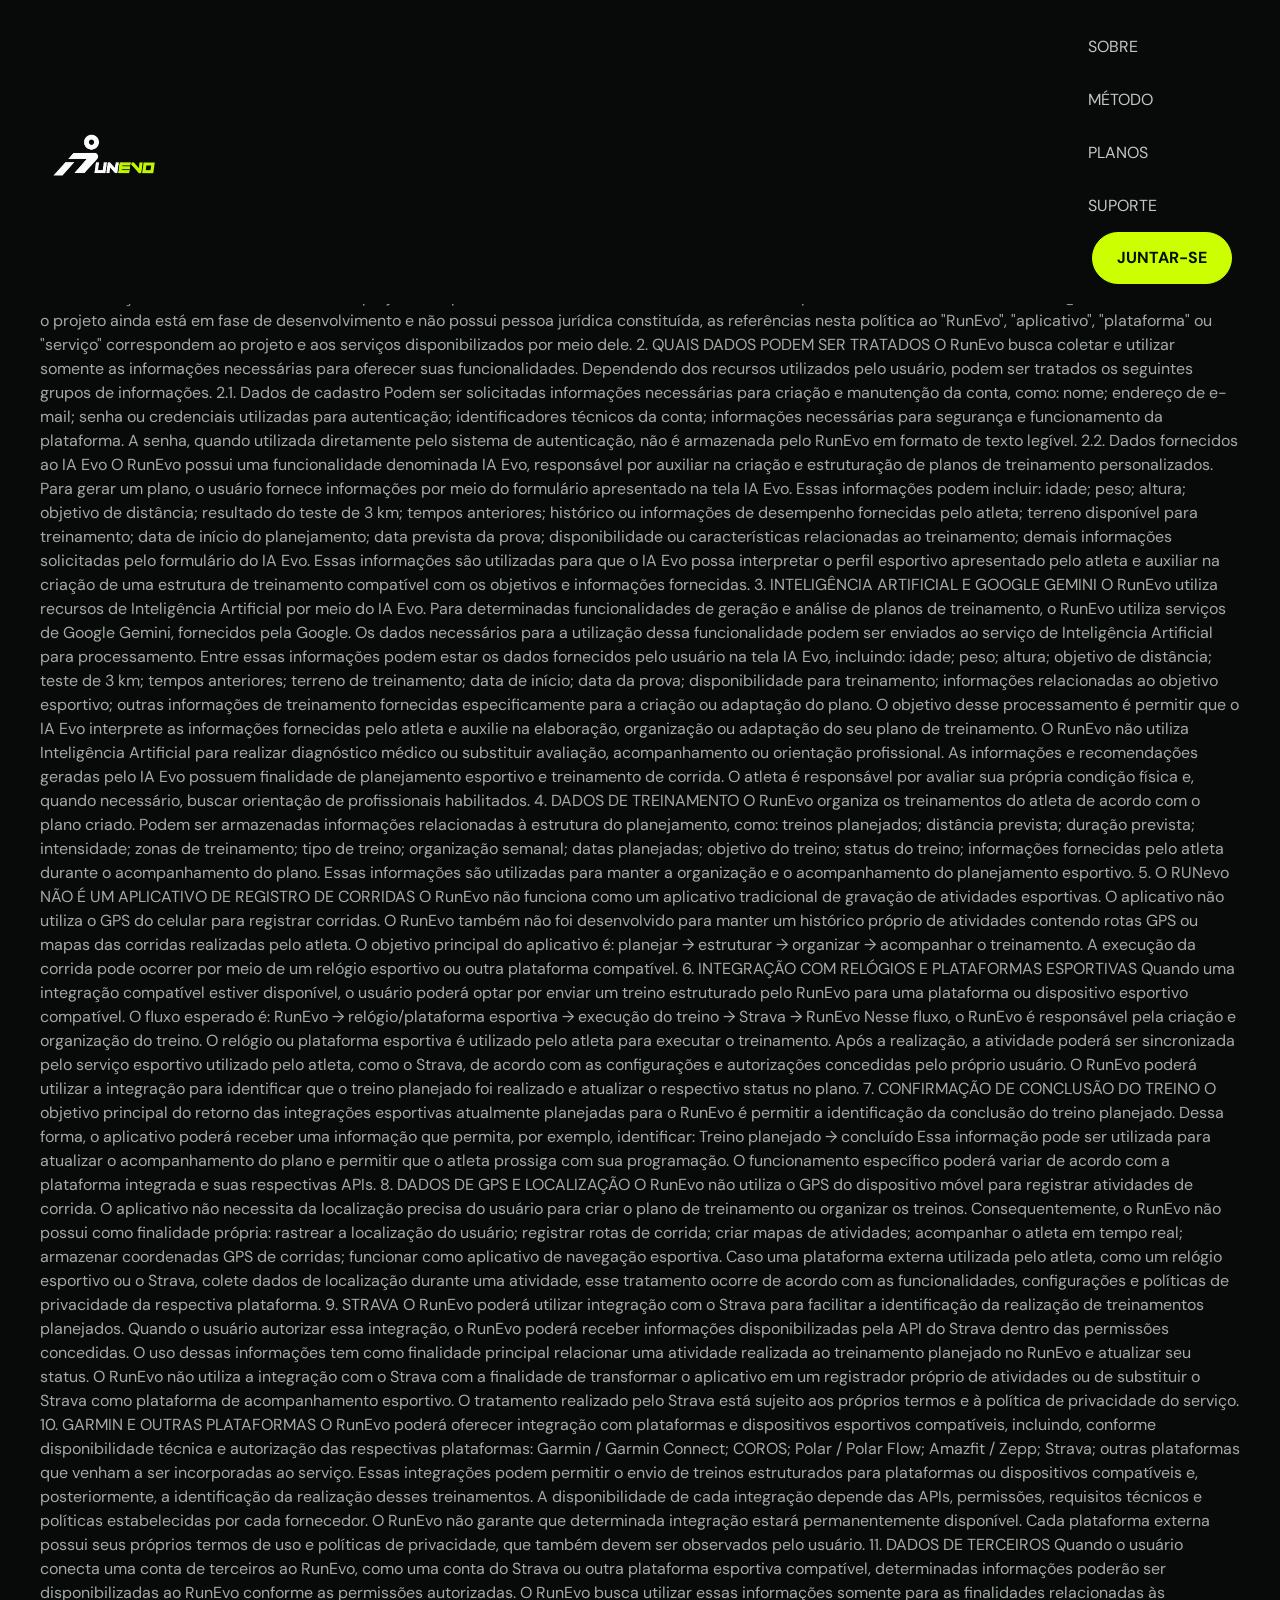
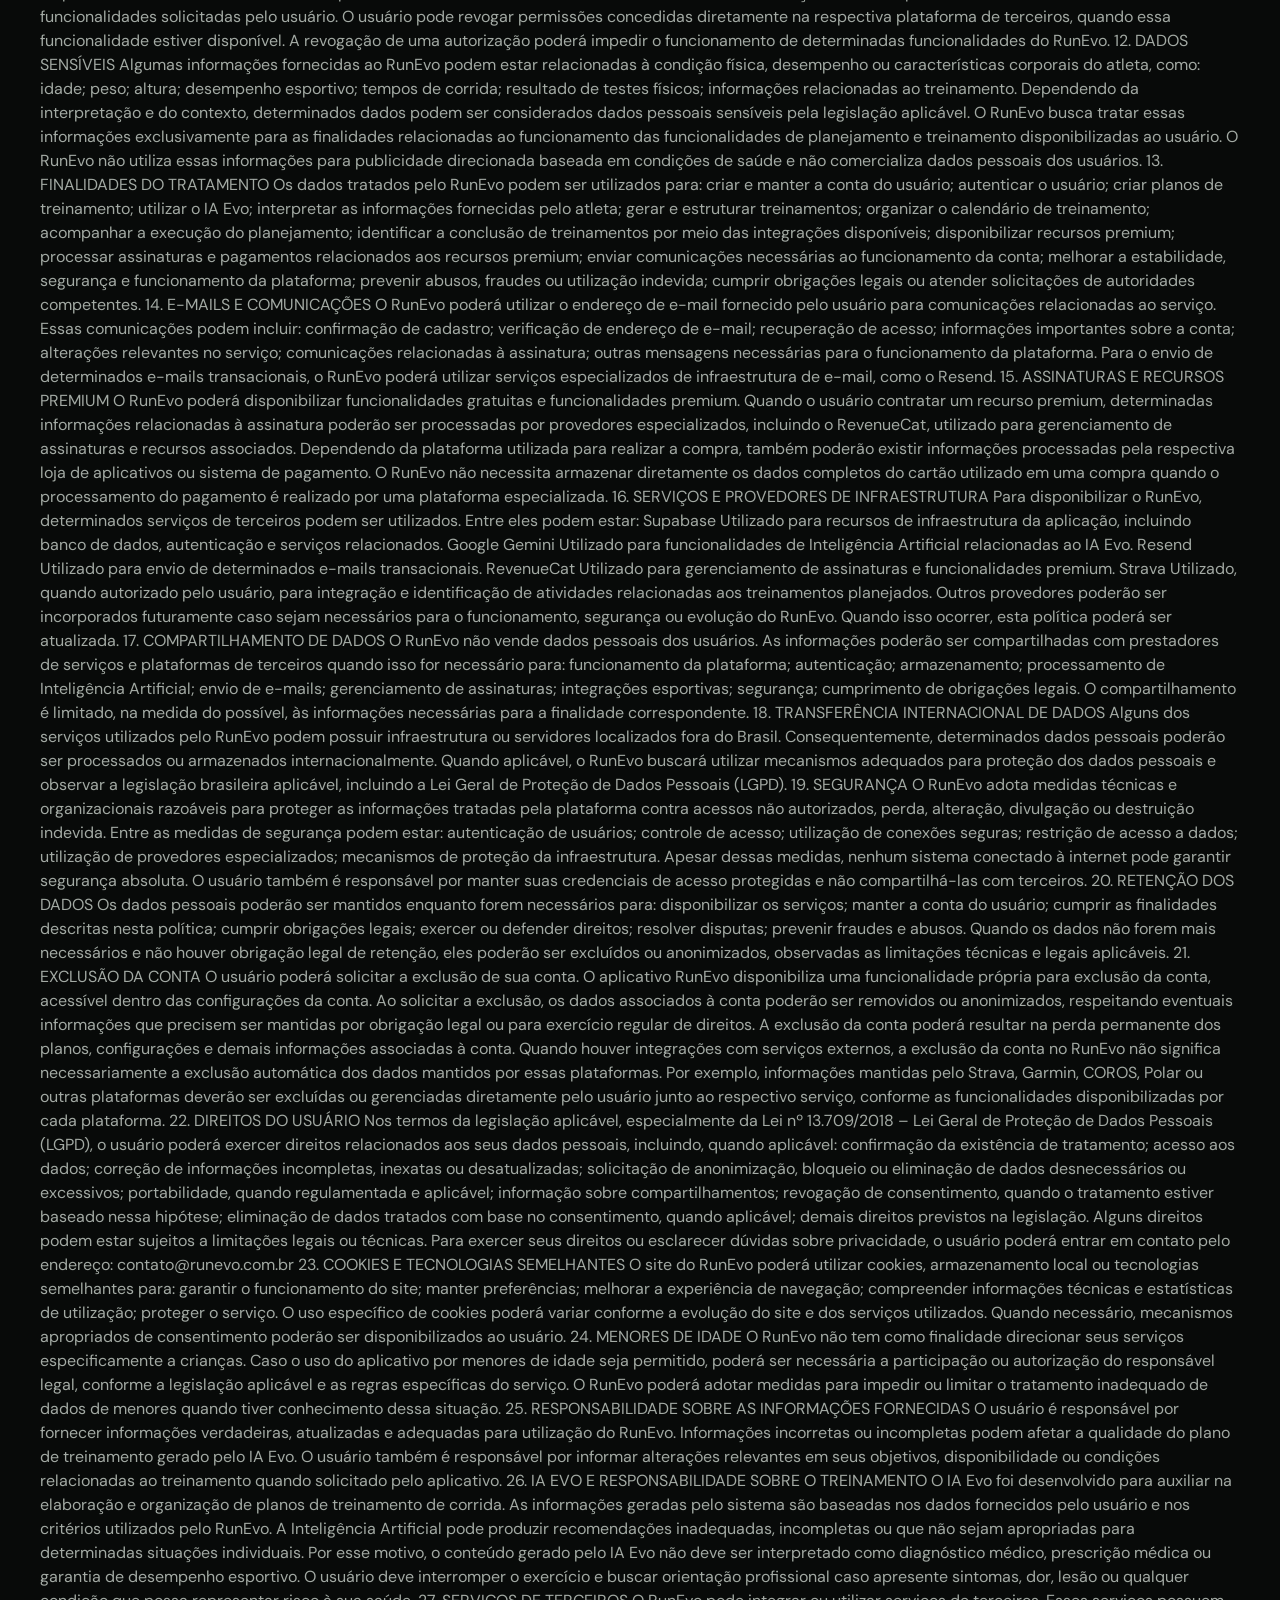
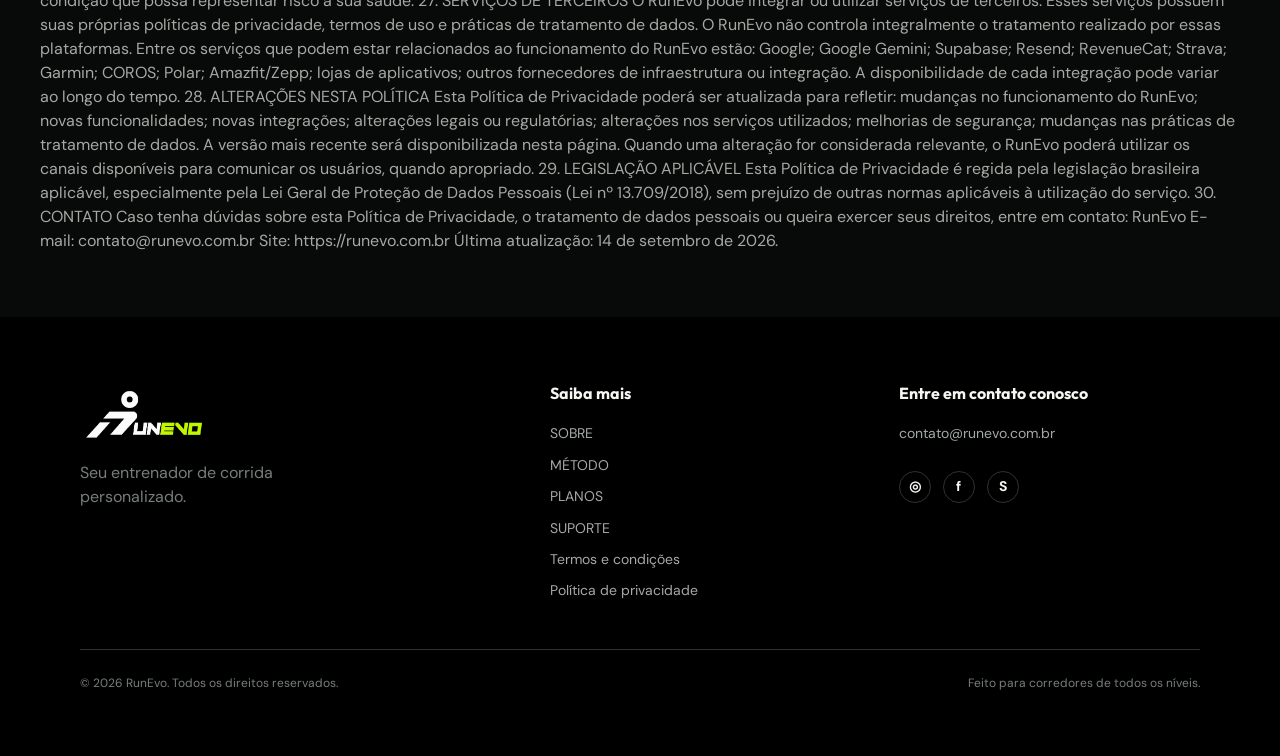
==== politica-de-privacidade.html @ b47ec9d4 "Adiciona logo, páginas legais, botão Em breve e ajustes visuais" ====
<!doctype html>
<html lang="pt-BR">
<head>
  <meta charset="UTF-8" />
  <meta name="viewport" content="width=device-width, initial-scale=1.0" />
  <title>Política de Privacidade — RunEvo</title>
  <link rel="stylesheet" href="styles.css" />
</head>
<body>
  <header class="nav_component" data-site-header>
    <div class="runna-nav">
      <div class="runna-nav-container">
        <div class="nav_logo-wrapper">
          <a class="runna-nav-logo" href="index.html" aria-label="RunEvo">
            <img class="runevo-logo" src="assets/runevo-logo.png" alt="RunEvo" width="110" height="36" />
          </a>
        </div>
        <nav aria-label="Navegação principal">
          <a class="nav_link" href="index.html#inicio">SOBRE</a>
          <a class="nav_link" href="index.html#recursos">MÉTODO</a>
          <a class="nav_link" href="index.html#planos">PLANOS</a>
          <a class="nav_link" href="index.html#suporte">SUPORTE</a>
          <a class="button is-salmon-button is-nav-button" href="index.html#proximo-nivel">JUNTAR-SE</a>
        </nav>
      </div>
    </div>
  </header>
  <main>
    <div class="padding-global padding-section">
      <div class="legal-content">
        Última atualização: 14 de setembro de 2026. O RunEvo utiliza apenas as informações necessárias para viabilizar o planejamento, acompanhamento e evolução dos seus treinos.
Última atualização: 14 de setembro de 2026

O RunEvo é uma plataforma de planejamento e acompanhamento de treinamentos de corrida, desenvolvida para auxiliar atletas na organização de seus planos de treinamento, com recursos de Inteligência Artificial por meio do IA Evo.

Esta Política de Privacidade explica quais informações podem ser tratadas pelo RunEvo, para quais finalidades essas informações são utilizadas, como funcionam as integrações com serviços de terceiros e quais são os direitos do usuário.

O RunEvo é atualmente um projeto independente em desenvolvimento, não constituído, até a data desta política, como pessoa jurídica própria.

Ao utilizar o aplicativo RunEvo, o usuário declara estar ciente das práticas descritas nesta Política de Privacidade.

1. IDENTIFICAÇÃO E CONTATO
O RunEvo é um projeto independente desenvolvido no Brasil.

Site oficial:

https://runevo.com.br

Contato:

contato@runevo.com.br

Como o projeto ainda está em fase de desenvolvimento e não possui pessoa jurídica constituída, as referências nesta política ao "RunEvo", "aplicativo", "plataforma" ou "serviço" correspondem ao projeto e aos serviços disponibilizados por meio dele.

2. QUAIS DADOS PODEM SER TRATADOS
O RunEvo busca coletar e utilizar somente as informações necessárias para oferecer suas funcionalidades.

Dependendo dos recursos utilizados pelo usuário, podem ser tratados os seguintes grupos de informações.

2.1. Dados de cadastro
Podem ser solicitadas informações necessárias para criação e manutenção da conta, como:

nome;
endereço de e-mail;
senha ou credenciais utilizadas para autenticação;
identificadores técnicos da conta;
informações necessárias para segurança e funcionamento da plataforma.
A senha, quando utilizada diretamente pelo sistema de autenticação, não é armazenada pelo RunEvo em formato de texto legível.

2.2. Dados fornecidos ao IA Evo
O RunEvo possui uma funcionalidade denominada IA Evo, responsável por auxiliar na criação e estruturação de planos de treinamento personalizados.

Para gerar um plano, o usuário fornece informações por meio do formulário apresentado na tela IA Evo.

Essas informações podem incluir:

idade;
peso;
altura;
objetivo de distância;
resultado do teste de 3 km;
tempos anteriores;
histórico ou informações de desempenho fornecidas pelo atleta;
terreno disponível para treinamento;
data de início do planejamento;
data prevista da prova;
disponibilidade ou características relacionadas ao treinamento;
demais informações solicitadas pelo formulário do IA Evo.
Essas informações são utilizadas para que o IA Evo possa interpretar o perfil esportivo apresentado pelo atleta e auxiliar na criação de uma estrutura de treinamento compatível com os objetivos e informações fornecidas.

3. INTELIGÊNCIA ARTIFICIAL E GOOGLE GEMINI
O RunEvo utiliza recursos de Inteligência Artificial por meio do IA Evo.

Para determinadas funcionalidades de geração e análise de planos de treinamento, o RunEvo utiliza serviços de Google Gemini, fornecidos pela Google.

Os dados necessários para a utilização dessa funcionalidade podem ser enviados ao serviço de Inteligência Artificial para processamento.

Entre essas informações podem estar os dados fornecidos pelo usuário na tela IA Evo, incluindo:

idade;
peso;
altura;
objetivo de distância;
teste de 3 km;
tempos anteriores;
terreno de treinamento;
data de início;
data da prova;
disponibilidade para treinamento;
informações relacionadas ao objetivo esportivo;
outras informações de treinamento fornecidas especificamente para a criação ou adaptação do plano.
O objetivo desse processamento é permitir que o IA Evo interprete as informações fornecidas pelo atleta e auxilie na elaboração, organização ou adaptação do seu plano de treinamento.

O RunEvo não utiliza Inteligência Artificial para realizar diagnóstico médico ou substituir avaliação, acompanhamento ou orientação profissional.

As informações e recomendações geradas pelo IA Evo possuem finalidade de planejamento esportivo e treinamento de corrida.

O atleta é responsável por avaliar sua própria condição física e, quando necessário, buscar orientação de profissionais habilitados.

4. DADOS DE TREINAMENTO
O RunEvo organiza os treinamentos do atleta de acordo com o plano criado.

Podem ser armazenadas informações relacionadas à estrutura do planejamento, como:

treinos planejados;
distância prevista;
duração prevista;
intensidade;
zonas de treinamento;
tipo de treino;
organização semanal;
datas planejadas;
objetivo do treino;
status do treino;
informações fornecidas pelo atleta durante o acompanhamento do plano.
Essas informações são utilizadas para manter a organização e o acompanhamento do planejamento esportivo.

5. O RUNevo NÃO É UM APLICATIVO DE REGISTRO DE CORRIDAS
O RunEvo não funciona como um aplicativo tradicional de gravação de atividades esportivas.

O aplicativo não utiliza o GPS do celular para registrar corridas.

O RunEvo também não foi desenvolvido para manter um histórico próprio de atividades contendo rotas GPS ou mapas das corridas realizadas pelo atleta.

O objetivo principal do aplicativo é:

planejar → estruturar → organizar → acompanhar o treinamento.

A execução da corrida pode ocorrer por meio de um relógio esportivo ou outra plataforma compatível.

6. INTEGRAÇÃO COM RELÓGIOS E PLATAFORMAS ESPORTIVAS
Quando uma integração compatível estiver disponível, o usuário poderá optar por enviar um treino estruturado pelo RunEvo para uma plataforma ou dispositivo esportivo compatível.

O fluxo esperado é:

RunEvo → relógio/plataforma esportiva → execução do treino → Strava → RunEvo

Nesse fluxo, o RunEvo é responsável pela criação e organização do treino.

O relógio ou plataforma esportiva é utilizado pelo atleta para executar o treinamento.

Após a realização, a atividade poderá ser sincronizada pelo serviço esportivo utilizado pelo atleta, como o Strava, de acordo com as configurações e autorizações concedidas pelo próprio usuário.

O RunEvo poderá utilizar a integração para identificar que o treino planejado foi realizado e atualizar o respectivo status no plano.

7. CONFIRMAÇÃO DE CONCLUSÃO DO TREINO
O objetivo principal do retorno das integrações esportivas atualmente planejadas para o RunEvo é permitir a identificação da conclusão do treino planejado.

Dessa forma, o aplicativo poderá receber uma informação que permita, por exemplo, identificar:

Treino planejado → concluído

Essa informação pode ser utilizada para atualizar o acompanhamento do plano e permitir que o atleta prossiga com sua programação.

O funcionamento específico poderá variar de acordo com a plataforma integrada e suas respectivas APIs.

8. DADOS DE GPS E LOCALIZAÇÃO
O RunEvo não utiliza o GPS do dispositivo móvel para registrar atividades de corrida.

O aplicativo não necessita da localização precisa do usuário para criar o plano de treinamento ou organizar os treinos.

Consequentemente, o RunEvo não possui como finalidade própria:

rastrear a localização do usuário;
registrar rotas de corrida;
criar mapas de atividades;
acompanhar o atleta em tempo real;
armazenar coordenadas GPS de corridas;
funcionar como aplicativo de navegação esportiva.
Caso uma plataforma externa utilizada pelo atleta, como um relógio esportivo ou o Strava, colete dados de localização durante uma atividade, esse tratamento ocorre de acordo com as funcionalidades, configurações e políticas de privacidade da respectiva plataforma.

9. STRAVA
O RunEvo poderá utilizar integração com o Strava para facilitar a identificação da realização de treinamentos planejados.

Quando o usuário autorizar essa integração, o RunEvo poderá receber informações disponibilizadas pela API do Strava dentro das permissões concedidas.

O uso dessas informações tem como finalidade principal relacionar uma atividade realizada ao treinamento planejado no RunEvo e atualizar seu status.

O RunEvo não utiliza a integração com o Strava com a finalidade de transformar o aplicativo em um registrador próprio de atividades ou de substituir o Strava como plataforma de acompanhamento esportivo.

O tratamento realizado pelo Strava está sujeito aos próprios termos e à política de privacidade do serviço.

10. GARMIN E OUTRAS PLATAFORMAS
O RunEvo poderá oferecer integração com plataformas e dispositivos esportivos compatíveis, incluindo, conforme disponibilidade técnica e autorização das respectivas plataformas:

Garmin / Garmin Connect;
COROS;
Polar / Polar Flow;
Amazfit / Zepp;
Strava;
outras plataformas que venham a ser incorporadas ao serviço.
Essas integrações podem permitir o envio de treinos estruturados para plataformas ou dispositivos compatíveis e, posteriormente, a identificação da realização desses treinamentos.

A disponibilidade de cada integração depende das APIs, permissões, requisitos técnicos e políticas estabelecidas por cada fornecedor.

O RunEvo não garante que determinada integração estará permanentemente disponível.

Cada plataforma externa possui seus próprios termos de uso e políticas de privacidade, que também devem ser observados pelo usuário.

11. DADOS DE TERCEIROS
Quando o usuário conecta uma conta de terceiros ao RunEvo, como uma conta do Strava ou outra plataforma esportiva compatível, determinadas informações poderão ser disponibilizadas ao RunEvo conforme as permissões autorizadas.

O RunEvo busca utilizar essas informações somente para as finalidades relacionadas às funcionalidades solicitadas pelo usuário.

O usuário pode revogar permissões concedidas diretamente na respectiva plataforma de terceiros, quando essa funcionalidade estiver disponível.

A revogação de uma autorização poderá impedir o funcionamento de determinadas funcionalidades do RunEvo.

12. DADOS SENSÍVEIS
Algumas informações fornecidas ao RunEvo podem estar relacionadas à condição física, desempenho ou características corporais do atleta, como:

idade;
peso;
altura;
desempenho esportivo;
tempos de corrida;
resultado de testes físicos;
informações relacionadas ao treinamento.
Dependendo da interpretação e do contexto, determinados dados podem ser considerados dados pessoais sensíveis pela legislação aplicável.

O RunEvo busca tratar essas informações exclusivamente para as finalidades relacionadas ao funcionamento das funcionalidades de planejamento e treinamento disponibilizadas ao usuário.

O RunEvo não utiliza essas informações para publicidade direcionada baseada em condições de saúde e não comercializa dados pessoais dos usuários.

13. FINALIDADES DO TRATAMENTO
Os dados tratados pelo RunEvo podem ser utilizados para:

criar e manter a conta do usuário;
autenticar o usuário;
criar planos de treinamento;
utilizar o IA Evo;
interpretar as informações fornecidas pelo atleta;
gerar e estruturar treinamentos;
organizar o calendário de treinamento;
acompanhar a execução do planejamento;
identificar a conclusão de treinamentos por meio das integrações disponíveis;
disponibilizar recursos premium;
processar assinaturas e pagamentos relacionados aos recursos premium;
enviar comunicações necessárias ao funcionamento da conta;
melhorar a estabilidade, segurança e funcionamento da plataforma;
prevenir abusos, fraudes ou utilização indevida;
cumprir obrigações legais ou atender solicitações de autoridades competentes.
14. E-MAILS E COMUNICAÇÕES
O RunEvo poderá utilizar o endereço de e-mail fornecido pelo usuário para comunicações relacionadas ao serviço.

Essas comunicações podem incluir:

confirmação de cadastro;
verificação de endereço de e-mail;
recuperação de acesso;
informações importantes sobre a conta;
alterações relevantes no serviço;
comunicações relacionadas à assinatura;
outras mensagens necessárias para o funcionamento da plataforma.
Para o envio de determinados e-mails transacionais, o RunEvo poderá utilizar serviços especializados de infraestrutura de e-mail, como o Resend.

15. ASSINATURAS E RECURSOS PREMIUM
O RunEvo poderá disponibilizar funcionalidades gratuitas e funcionalidades premium.

Quando o usuário contratar um recurso premium, determinadas informações relacionadas à assinatura poderão ser processadas por provedores especializados, incluindo o RevenueCat, utilizado para gerenciamento de assinaturas e recursos associados.

Dependendo da plataforma utilizada para realizar a compra, também poderão existir informações processadas pela respectiva loja de aplicativos ou sistema de pagamento.

O RunEvo não necessita armazenar diretamente os dados completos do cartão utilizado em uma compra quando o processamento do pagamento é realizado por uma plataforma especializada.

16. SERVIÇOS E PROVEDORES DE INFRAESTRUTURA
Para disponibilizar o RunEvo, determinados serviços de terceiros podem ser utilizados.

Entre eles podem estar:

Supabase
Utilizado para recursos de infraestrutura da aplicação, incluindo banco de dados, autenticação e serviços relacionados.

Google Gemini
Utilizado para funcionalidades de Inteligência Artificial relacionadas ao IA Evo.

Resend
Utilizado para envio de determinados e-mails transacionais.

RevenueCat
Utilizado para gerenciamento de assinaturas e funcionalidades premium.

Strava
Utilizado, quando autorizado pelo usuário, para integração e identificação de atividades relacionadas aos treinamentos planejados.

Outros provedores poderão ser incorporados futuramente caso sejam necessários para o funcionamento, segurança ou evolução do RunEvo.

Quando isso ocorrer, esta política poderá ser atualizada.

17. COMPARTILHAMENTO DE DADOS
O RunEvo não vende dados pessoais dos usuários.

As informações poderão ser compartilhadas com prestadores de serviços e plataformas de terceiros quando isso for necessário para:

funcionamento da plataforma;
autenticação;
armazenamento;
processamento de Inteligência Artificial;
envio de e-mails;
gerenciamento de assinaturas;
integrações esportivas;
segurança;
cumprimento de obrigações legais.
O compartilhamento é limitado, na medida do possível, às informações necessárias para a finalidade correspondente.

18. TRANSFERÊNCIA INTERNACIONAL DE DADOS
Alguns dos serviços utilizados pelo RunEvo podem possuir infraestrutura ou servidores localizados fora do Brasil.

Consequentemente, determinados dados pessoais poderão ser processados ou armazenados internacionalmente.

Quando aplicável, o RunEvo buscará utilizar mecanismos adequados para proteção dos dados pessoais e observar a legislação brasileira aplicável, incluindo a Lei Geral de Proteção de Dados Pessoais (LGPD).

19. SEGURANÇA
O RunEvo adota medidas técnicas e organizacionais razoáveis para proteger as informações tratadas pela plataforma contra acessos não autorizados, perda, alteração, divulgação ou destruição indevida.

Entre as medidas de segurança podem estar:

autenticação de usuários;
controle de acesso;
utilização de conexões seguras;
restrição de acesso a dados;
utilização de provedores especializados;
mecanismos de proteção da infraestrutura.
Apesar dessas medidas, nenhum sistema conectado à internet pode garantir segurança absoluta.

O usuário também é responsável por manter suas credenciais de acesso protegidas e não compartilhá-las com terceiros.

20. RETENÇÃO DOS DADOS
Os dados pessoais poderão ser mantidos enquanto forem necessários para:

disponibilizar os serviços;
manter a conta do usuário;
cumprir as finalidades descritas nesta política;
cumprir obrigações legais;
exercer ou defender direitos;
resolver disputas;
prevenir fraudes e abusos.
Quando os dados não forem mais necessários e não houver obrigação legal de retenção, eles poderão ser excluídos ou anonimizados, observadas as limitações técnicas e legais aplicáveis.

21. EXCLUSÃO DA CONTA
O usuário poderá solicitar a exclusão de sua conta.

O aplicativo RunEvo disponibiliza uma funcionalidade própria para exclusão da conta, acessível dentro das configurações da conta.

Ao solicitar a exclusão, os dados associados à conta poderão ser removidos ou anonimizados, respeitando eventuais informações que precisem ser mantidas por obrigação legal ou para exercício regular de direitos.

A exclusão da conta poderá resultar na perda permanente dos planos, configurações e demais informações associadas à conta.

Quando houver integrações com serviços externos, a exclusão da conta no RunEvo não significa necessariamente a exclusão automática dos dados mantidos por essas plataformas.

Por exemplo, informações mantidas pelo Strava, Garmin, COROS, Polar ou outras plataformas deverão ser excluídas ou gerenciadas diretamente pelo usuário junto ao respectivo serviço, conforme as funcionalidades disponibilizadas por cada plataforma.

22. DIREITOS DO USUÁRIO
Nos termos da legislação aplicável, especialmente da Lei nº 13.709/2018 – Lei Geral de Proteção de Dados Pessoais (LGPD), o usuário poderá exercer direitos relacionados aos seus dados pessoais, incluindo, quando aplicável:

confirmação da existência de tratamento;
acesso aos dados;
correção de informações incompletas, inexatas ou desatualizadas;
solicitação de anonimização, bloqueio ou eliminação de dados desnecessários ou excessivos;
portabilidade, quando regulamentada e aplicável;
informação sobre compartilhamentos;
revogação de consentimento, quando o tratamento estiver baseado nessa hipótese;
eliminação de dados tratados com base no consentimento, quando aplicável;
demais direitos previstos na legislação.
Alguns direitos podem estar sujeitos a limitações legais ou técnicas.

Para exercer seus direitos ou esclarecer dúvidas sobre privacidade, o usuário poderá entrar em contato pelo endereço:

contato@runevo.com.br

23. COOKIES E TECNOLOGIAS SEMELHANTES
O site do RunEvo poderá utilizar cookies, armazenamento local ou tecnologias semelhantes para:

garantir o funcionamento do site;
manter preferências;
melhorar a experiência de navegação;
compreender informações técnicas e estatísticas de utilização;
proteger o serviço.
O uso específico de cookies poderá variar conforme a evolução do site e dos serviços utilizados.

Quando necessário, mecanismos apropriados de consentimento poderão ser disponibilizados ao usuário.

24. MENORES DE IDADE
O RunEvo não tem como finalidade direcionar seus serviços especificamente a crianças.

Caso o uso do aplicativo por menores de idade seja permitido, poderá ser necessária a participação ou autorização do responsável legal, conforme a legislação aplicável e as regras específicas do serviço.

O RunEvo poderá adotar medidas para impedir ou limitar o tratamento inadequado de dados de menores quando tiver conhecimento dessa situação.

25. RESPONSABILIDADE SOBRE AS INFORMAÇÕES FORNECIDAS
O usuário é responsável por fornecer informações verdadeiras, atualizadas e adequadas para utilização do RunEvo.

Informações incorretas ou incompletas podem afetar a qualidade do plano de treinamento gerado pelo IA Evo.

O usuário também é responsável por informar alterações relevantes em seus objetivos, disponibilidade ou condições relacionadas ao treinamento quando solicitado pelo aplicativo.

26. IA EVO E RESPONSABILIDADE SOBRE O TREINAMENTO
O IA Evo foi desenvolvido para auxiliar na elaboração e organização de planos de treinamento de corrida.

As informações geradas pelo sistema são baseadas nos dados fornecidos pelo usuário e nos critérios utilizados pelo RunEvo.

A Inteligência Artificial pode produzir recomendações inadequadas, incompletas ou que não sejam apropriadas para determinadas situações individuais.

Por esse motivo, o conteúdo gerado pelo IA Evo não deve ser interpretado como diagnóstico médico, prescrição médica ou garantia de desempenho esportivo.

O usuário deve interromper o exercício e buscar orientação profissional caso apresente sintomas, dor, lesão ou qualquer condição que possa representar risco à sua saúde.

27. SERVIÇOS DE TERCEIROS
O RunEvo pode integrar ou utilizar serviços de terceiros.

Esses serviços possuem suas próprias políticas de privacidade, termos de uso e práticas de tratamento de dados.

O RunEvo não controla integralmente o tratamento realizado por essas plataformas.

Entre os serviços que podem estar relacionados ao funcionamento do RunEvo estão:

Google;
Google Gemini;
Supabase;
Resend;
RevenueCat;
Strava;
Garmin;
COROS;
Polar;
Amazfit/Zepp;
lojas de aplicativos;
outros fornecedores de infraestrutura ou integração.
A disponibilidade de cada integração pode variar ao longo do tempo.

28. ALTERAÇÕES NESTA POLÍTICA
Esta Política de Privacidade poderá ser atualizada para refletir:

mudanças no funcionamento do RunEvo;
novas funcionalidades;
novas integrações;
alterações legais ou regulatórias;
alterações nos serviços utilizados;
melhorias de segurança;
mudanças nas práticas de tratamento de dados.
A versão mais recente será disponibilizada nesta página.

Quando uma alteração for considerada relevante, o RunEvo poderá utilizar os canais disponíveis para comunicar os usuários, quando apropriado.

29. LEGISLAÇÃO APLICÁVEL
Esta Política de Privacidade é regida pela legislação brasileira aplicável, especialmente pela Lei Geral de Proteção de Dados Pessoais (Lei nº 13.709/2018), sem prejuízo de outras normas aplicáveis à utilização do serviço.

30. CONTATO
Caso tenha dúvidas sobre esta Política de Privacidade, o tratamento de dados pessoais ou queira exercer seus direitos, entre em contato:

RunEvo

E-mail: contato@runevo.com.br

Site: https://runevo.com.br

Última atualização: 14 de setembro de 2026.
      </div>
    </div>
  </main>
  <footer class="site-footer">
    <div class="padding-global padding-section">
      <div class="footer-grid">
        <div class="footer-brand"><img class="runevo-logo" src="assets/runevo-logo.png" alt="RunEvo" width="140" height="46" /><p>Seu entrenador de corrida personalizado.</p></div>
        <div class="footer-column"><h2>Saiba mais</h2><a href="index.html#inicio">SOBRE</a><a href="index.html#recursos">MÉTODO</a><a href="index.html#planos">PLANOS</a><a href="index.html#suporte">SUPORTE</a><a href="termos-e-condicoes.html">Termos e condições</a><a href="politica-de-privacidade.html">Política de privacidade</a></div>
        <div class="footer-column"><h2>Entre em contato conosco</h2><a href="mailto:contato@runevo.com.br">contato@runevo.com.br</a><div class="social-links"><a href="#" aria-label="Instagram">◎</a><a href="#" aria-label="Facebook">f</a><a href="#" aria-label="Strava">S</a></div></div>
      </div>
      <div class="footer-bottom"><span>© 2026 RunEvo. Todos os direitos reservados.</span><span>Feito para corredores de todos os níveis.</span></div>
    </div>
  </footer>
</body>
</html>
---- styles.css ----
@import url("https://fonts.googleapis.com/css2?family=DM+Sans:wght@400;500;600;700&family=Outfit:wght@700;800;900&display=swap");
@font-face{font-family:Inter;src:url("https://cdn.prod.website-files.com/6241c8c95eb4fa2f8a36e792/68a83adc1c93a7ac75add173_Inter_18pt-Regular-Optimized.woff2") format("woff2");font-weight:400;font-display:swap}
@font-face{font-family:Inter;src:url("https://cdn.prod.website-files.com/6241c8c95eb4fa2f8a36e792/68a83adc71bba1552c5a9451_Inter_18pt-Medium-Optimized.woff2") format("woff2");font-weight:500;font-display:swap}
@font-face{font-family:Manrope;src:url("https://cdn.prod.website-files.com/6241c8c95eb4fa2f8a36e792/68a83b0fce0681ea30627824_Manrope-Bold-Optimized.woff2") format("woff2");font-weight:700;font-display:swap}

:root {
  --black:#161616; --grey:#333; --cool-dark-grey:#4e565d; --cool-grey:#a9acaf;
  --salmon:#f07561; --white:#fff; --white-smoke:#f2f5f7; --gainsboro:#e1e6ea;
  --radius-small:.5rem; --radius-medium:.75rem; --radius-large:1.25rem;
  --shadow-3:0 10px 45px -10px rgba(17,24,39,.15);
  --container-large:80rem; --container-medium:63rem;
  --header-height:4.8125rem;
}

*{box-sizing:border-box}
html{scroll-behavior:smooth}
body{margin:0;padding-top:var(--header-height);background:var(--black);color:var(--grey);font-family:Inter,Arial,sans-serif;font-size:1rem;line-height:1.5}
button,a{font:inherit}button{border:0}a{color:inherit;text-decoration:none}

.nav_component{z-index:999;position:fixed;inset:0 0 auto;background:var(--black);color:var(--white)}
.runna-nav{padding:1.25rem 3rem;background:var(--black)}
.runna-nav-container{display:flex;align-items:center;justify-content:space-between;max-width:100%;min-height:2.3125rem;margin:0 auto}
.nav_logo-wrapper{display:flex;align-items:center;gap:1rem;margin-right:auto}
.runna-nav-logo{display:flex;align-items:center;margin-top:4px}
.nav-logo-image{display:block;width:7rem;height:auto}
.runna-nav-menu{display:flex;align-items:center}
.nav-links{display:flex;align-items:center}
.nav_link,.nav_dropdown-toggle-2{display:flex;align-items:center;gap:.5rem;padding:1rem .75rem;color:var(--cool-grey);font-size:1rem;line-height:1.3125;transition:color .3s}
.nav_link:hover,.nav_dropdown-toggle-2:hover{color:var(--salmon)}
.nav_dropdown{position:relative}.nav_dropdown-toggle-2{cursor:pointer;background:transparent}
.nav_dropdown-icon-2{width:.875rem;height:1rem;transition:transform .2s}
.nav_dropdown.is-open .nav_dropdown-icon-2{transform:rotate(180deg)}
.nav_dropdown-list-2{position:absolute;top:calc(100% + .25rem);left:0;min-width:12rem;padding:.5rem;background:var(--white-smoke);border-radius:var(--radius-small);box-shadow:var(--shadow-3)}
.nav_dropdown-list-2 a{display:block;padding:.75rem;color:var(--grey);line-height:1.3125}
.nav_dropdown-list-2 a:hover,.nav_dropdown-list-2 a:focus-visible{border-radius:.25rem;background:#e1e6ea;color:var(--black);outline:none}
.nav_button-group{display:flex;align-items:center}.button{display:flex;justify-content:center;align-items:center;gap:.5rem;min-height:3rem;padding:.75rem 1.5rem;border:2px solid var(--black);border-radius:var(--radius-small);background:var(--black);color:var(--white);font-weight:500;text-align:center;transition:background-color .3s,color .3s}
.button:hover{background:var(--cool-dark-grey)}.button.is-salmon-button{border-color:var(--salmon);background:var(--salmon);color:var(--black)}.button.is-salmon-button:hover{background:#ff8a77}.is-nav-button{margin-left:1rem}
.nav_button-group--mobile,.runna-nav-mobile-header,.runna-nav-burger,.menu-backdrop{display:none}

.section_hero-header{position:relative;isolation:isolate;overflow:hidden;min-height:39.5rem;background:var(--black);color:var(--white)}
.padding-global{padding-inline:2.5rem}.container-medium{width:100%;max-width:var(--container-medium);margin-inline:auto}
.hero-header_padding{position:relative;z-index:1;padding-block:5.5rem 0}.hero-header_component{text-align:center}.heading-style-h1{margin:0;color:var(--white);font-family:Manrope,Arial,sans-serif;font-size:clamp(3.75rem,5vw,5rem);font-weight:700;line-height:.98;letter-spacing:-.18rem}.heading-style-h1 span{color:var(--salmon)}
.text-size-large{max-width:52rem;margin:1.5rem auto;color:rgba(255,255,255,.6);font-size:1.25rem;line-height:1.3}.hero-header_component .button{width:max-content;min-height:2.5rem;margin:auto;padding:.5rem 1.25rem;font-size:.875rem}.app-store_disclaimer{margin:1rem 0 0;color:rgba(255,255,255,.4);font-size:.875rem}.header-image-wrapper{position:relative;width:100%;max-width:72.1875rem;aspect-ratio:1155/400;margin:3.5rem auto -1px}.header_image{display:block;width:100%;height:100%;object-fit:contain}.hero-diagonal-divider{z-index:0;position:absolute;right:0;bottom:0;left:0;height:11.5rem;background:#fff;clip-path:polygon(0 83%,100% 0,100% 100%,0 100%)}.structure-anchor{height:0;scroll-margin-top:var(--header-height)}
.padding-section{padding-block:4rem}.section_why-runna{background:#fff;color:var(--grey)}.why-runna_component{display:grid;grid-template-columns:minmax(20rem,.85fr) minmax(30rem,1.2fr);gap:5.5rem;align-items:center;max-width:70rem;margin-inline:auto}.why-runna_media{margin:0}.why-runna_media img{display:block;width:100%;height:auto}.why-runna_content h2{margin:0 0 1.5rem;color:#1d1d1d;font-family:Manrope,Arial,sans-serif;font-size:3rem;line-height:1;letter-spacing:-.14rem}.why-runna_list{display:grid;gap:1.5rem;margin:0;padding:0;list-style:none}.why-runna_list li{display:grid;grid-template-columns:2rem 1fr;gap:1rem;align-items:start}.why-runna_list li>span{display:grid;width:1.875rem;height:1.875rem;place-items:center;border:1.5px solid #1d1d1d;border-radius:50%;font-size:1rem;line-height:1}.why-runna_list h3{margin:0 0 .75rem;color:#73787c;font-family:Inter,Arial,sans-serif;font-size:1.25rem;line-height:1.2;font-weight:600;letter-spacing:-.04rem}.why-runna_list p{margin:0;color:#858a8e;font-size:.875rem;line-height:1.45}
.section_plans,.section_how-it-works{background:#fff;color:var(--grey)}.custom-plan-card{display:grid;grid-template-columns:.65fr 1fr;gap:2.5rem;align-items:center;max-width:66.75rem;margin-inline:auto;padding:1.75rem 3rem;border-radius:1rem;background:var(--black);color:#fff;overflow:hidden}.custom-plan-image{width:100%;height:13.5rem;object-fit:contain}.custom-plan-copy h2,.plans-pricing h2,.how-header h2,.app-cta-content h2,.section_faq h2{margin:0;font-family:Manrope,Arial,sans-serif;font-weight:700;letter-spacing:-.12rem}.custom-plan-copy h2{font-size:2.5rem;line-height:1.05}.custom-plan-copy p{margin: .5rem 0 1rem;color:rgba(255,255,255,.6);line-height:1.5}.custom-plan-copy .button{width:100%;min-height:2.5rem;padding:.5rem}.plans-pricing{padding:2.5rem 1rem 0;text-align:center}.plans-pricing h2{color:var(--salmon);font-size:1.5rem;line-height:1.08}.plans-pricing p{margin:.25rem 0 1.5rem;color:#303030;font-size:1.25rem;font-weight:500}.plans-pricing .button{width:max-content;margin:auto;min-height:2.5rem;padding:.5rem 1.25rem;font-size:.875rem}.plans-pricing small{display:block;margin-top:1rem;color:#92969a}.how-header{max-width:46rem;margin:0 auto 2.75rem;text-align:center}.how-header h2{font-size:3rem;line-height:1}.how-header p{margin:1.5rem auto;line-height:1.5}.how-header .button{width:max-content;min-height:2.5rem;margin:auto;padding:.5rem 1.25rem;font-size:.875rem}.how-steps{display:grid;grid-template-columns:repeat(4,1fr);gap:2rem;max-width:67rem;margin:0 auto;padding:0;list-style:none;text-align:center}.how-steps svg{width:3rem;height:3rem;fill:none;stroke:var(--salmon);stroke-width:3;stroke-linecap:round;stroke-linejoin:round}.how-steps h3{margin:.75rem 0;color:#333;font-family:Inter,Arial,sans-serif;font-size:1.125rem;line-height:1.2}.how-steps p{margin:0;color:#555;font-size:.875rem;line-height:1.45}.section_app-cta{position:relative;isolation:isolate;overflow:hidden;padding-block:5rem;background:var(--black);color:#fff}.app-cta-diagonal{position:absolute;z-index:-1;top:0;left:0;width:30%;height:5.5rem;background:#fff;clip-path:polygon(0 0,100% 0,0 100%)}.app-cta_component{display:grid;grid-template-columns:1fr 1fr;align-items:center;max-width:70rem;margin:auto}.app-cta-image{width:100%;max-height:35rem;object-fit:contain}.app-cta-content{max-width:35rem}.app-cta-content h2{font-size:3rem;line-height:1.05}.app-cta-content p{margin:1rem 0 1.5rem;font-size:1.125rem;line-height:1.4}.store-badges{display:flex;gap:.75rem}.store-badges img{display:block;height:2.5rem;width:auto}.app-cta-content small{display:block;margin-top:1rem;color:rgba(255,255,255,.4)}.section_faq{background:var(--white-smoke);color:#292929}.faq_component{display:grid;grid-template-columns:1fr 1.4fr;gap:5rem;max-width:67rem;margin:auto}.section_faq h2{font-size:2.5rem;line-height:1.08}.faq_list details{border-bottom:1px solid #b7bdc0}.faq_list summary{display:flex;align-items:center;justify-content:space-between;gap:1rem;padding:1rem 0;cursor:pointer;font-size:1rem;font-weight:600;list-style:none}.faq_list summary::-webkit-details-marker{display:none}.faq_list summary::after{content:"⌄";color:var(--salmon);font-size:1.5rem;font-weight:400}.faq_list details[open] summary::after{transform:rotate(180deg)}.faq_list details p{margin:0 0 1rem;color:#62676b;font-size:.875rem}

@media (max-width:991px){
  .runna-nav{padding-inline:1.5rem}.runna-nav-burger{z-index:3;display:flex;align-items:center;justify-content:center;padding:.75rem;background:transparent;color:var(--white);cursor:pointer}.runna-nav-burger-icon{width:1.5rem;height:1.5rem}
  .nav_button-group--desktop{display:none}.runna-nav-menu{z-index:4;position:fixed;inset:0 0 0 3rem;display:none;flex-direction:column;align-items:stretch;overflow:auto;height:100dvh;padding:3rem 2rem 2rem;background:var(--cool-dark-grey)}
  .nav_component.menu-is-open .runna-nav-menu{display:flex}.nav_component.menu-is-open .menu-backdrop{z-index:3;position:fixed;inset:0;display:block;background:rgba(0,0,0,.45);cursor:pointer}
  .runna-nav-mobile-header{display:flex;align-items:center;justify-content:space-between;margin-bottom:2rem}.runna-nav-mobile-logo{width:10rem;height:auto}.runna-nav-mobile-close{display:flex;align-items:center;justify-content:center;padding:.5rem 0 .5rem .5rem;background:transparent;cursor:pointer}
  .nav-links{display:block}.nav_link,.nav_dropdown-toggle-2{padding-left:0;color:var(--white);font-size:1.5rem}.nav_dropdown-toggle-2{width:100%;justify-content:space-between}.nav_dropdown-list-2{position:static;min-width:0;padding:0 0 0 1.5rem;background:transparent;box-shadow:none}.nav_dropdown-list-2 a{padding:.75rem 0;color:var(--white);font-size:1.125rem}.nav_dropdown-list-2 a:hover{background:transparent;color:var(--salmon)}
  .nav_button-group--mobile{display:flex;margin-top:1.5rem}.nav_button-group--mobile .button{width:100%;margin-left:0}.heading-style-h1{font-size:4.5rem;line-height:1}.hero-header_padding{padding-top:8rem}.header-image-wrapper{margin-top:3rem}.hero-diagonal-divider{height:7rem}.why-runna_component{gap:3rem;grid-template-columns:minmax(16rem,.8fr) 1.2fr}.why-runna_content h2{font-size:2.5rem}.custom-plan-card{padding:2rem}.faq_component{gap:3rem}
}
@media (max-width:767px){.padding-global{padding-inline:1.25rem}.runna-nav-menu{width:90%;padding-bottom:5rem}.runna-nav-mobile-header{margin-bottom:1.5rem}.heading-style-h1{font-size:4rem}.text-size-large{font-size:1.125rem}.hero-header_padding{padding-top:6rem}.header-image-wrapper{width:135%;max-width:none;margin-top:2.5rem;margin-left:-17.5%}.hero-diagonal-divider{height:5rem}.padding-section{padding-block:3rem}.why-runna_component,.custom-plan-card,.app-cta_component,.faq_component{grid-template-columns:1fr;gap:2rem}.why-runna_media{max-width:26rem;margin-inline:auto}.why-runna_content h2,.how-header h2,.app-cta-content h2,.section_faq h2{font-size:2.25rem}.why-runna_list{gap:1.25rem}.custom-plan-card{padding:1.5rem}.custom-plan-image{max-width:20rem;height:auto;margin:auto}.plans-pricing h2{font-size:1.25rem}.plans-pricing p{font-size:1rem}.how-steps{grid-template-columns:1fr 1fr;gap:2.5rem 1.5rem}.app-cta_component{text-align:center}.app-cta-image{order:2;max-width:28rem;margin:auto}.app-cta-content{margin:auto}.store-badges{justify-content:center}.faq_component{gap:2rem}.section_faq h2 br{display:none}}
@media (max-width:479px){.runna-nav{padding:.75rem}.nav-logo-image{width:4.5rem}.runna-nav-menu{width:95%;padding-top:3rem}.runna-nav-mobile-header{margin-bottom:1rem}.runna-nav-mobile-logo{width:9rem}.nav_link,.nav_dropdown-toggle-2{font-size:1.25rem}.heading-style-h1{font-size:2.625rem;letter-spacing:-.1rem}.hero-header_padding{padding-top:4.25rem}.text-size-large{font-size:1rem}.app-store_disclaimer{font-size:.75rem}.header-image-wrapper{margin-top:2rem}.hero-diagonal-divider{height:3rem}}

/* Vetor de seta equivalente ao ícone usado nos acordeões Webflow. */
.faq_list summary::after{
  width:1rem;
  height:1rem;
  flex:0 0 1rem;
  content:"";
  background:center / contain no-repeat url("data:image/svg+xml,%3Csvg xmlns='http://www.w3.org/2000/svg' viewBox='0 0 16 16' fill='none'%3E%3Cpath d='m2.5 5.5 5.5 5 5.5-5' stroke='%23f07561' stroke-width='1.75' stroke-linecap='round' stroke-linejoin='round'/%3E%3C/svg%3E");
  transition:transform .2s;
}

.padding-section-small{padding-block:2.5rem}
.eyebrow{margin:0 0 .75rem;color:var(--salmon);font-size:.75rem;font-weight:700;letter-spacing:.12em;text-transform:uppercase}
.section_coaches{background:var(--white-smoke);color:var(--grey)}
.coaches_header{max-width:44rem;margin:0 auto 2.5rem;text-align:center}
.coaches_header h2,.partners_header h2,.blog-heading h2,.newsletter-card h2{margin:0;color:#252525;font-family:Manrope,Arial,sans-serif;font-size:clamp(2.25rem,4vw,3.5rem);line-height:1.02;letter-spacing:-.12rem}
.coach-carousel{position:relative;max-width:72rem;margin:auto;padding-inline:3.25rem}
.coach-track{display:grid;grid-auto-flow:column;grid-auto-columns:calc((100% - 4.5rem)/4);gap:1.5rem;overflow:hidden;scroll-behavior:smooth}
.coach-card{min-width:0;padding:0 0 1.25rem;border-radius:1rem;background:#fff;overflow:hidden;box-shadow:0 8px 30px rgba(22,22,22,.08)}
.coach-card img{display:block;width:100%;aspect-ratio:1;object-fit:cover}
.coach-card h3{margin:.25rem 1.25rem .5rem;color:#252525;font-family:Manrope,Arial,sans-serif;font-size:1.35rem;letter-spacing:-.04rem}
.coach-card p:not(.coach-role){margin:0 1.25rem;color:#6e7478;font-size:.875rem;line-height:1.45}
.coach-role{margin:1rem 1.25rem 0;color:var(--salmon);font-size:.6875rem;font-weight:700;letter-spacing:.12em}
.carousel-arrow{position:absolute;top:42%;z-index:1;display:grid;width:2.75rem;height:2.75rem;place-items:center;border-radius:50%;background:var(--black);color:#fff;font-size:2rem;line-height:1;cursor:pointer;transition:background .2s,transform .2s}.carousel-arrow:hover{background:var(--salmon);color:var(--black);transform:scale(1.05)}.carousel-arrow--prev{left:0}.carousel-arrow--next{right:0}
.section_partners{background:#fff;color:var(--grey);border-bottom:1px solid #e5e8ea}.partners_header{text-align:center}.partners_header h2{font-size:2rem}.partner-marquee{display:flex;flex-wrap:wrap;justify-content:center;gap:.75rem 1rem;max-width:68rem;margin:2rem auto 0}.partner-marquee span{display:inline-flex;min-height:3.25rem;align-items:center;padding:.75rem 1.2rem;border:1px solid #d8dde0;border-radius:.5rem;color:#657078;font-family:Manrope,Arial,sans-serif;font-size:.95rem;white-space:nowrap}
.section_blog{background:#fff;color:var(--grey)}.blog-heading{display:flex;align-items:end;justify-content:space-between;gap:2rem;max-width:67rem;margin:auto}.blog-heading h2{font-size:clamp(2.25rem,4vw,3rem)}.is-dark-button{background:var(--black);border-color:var(--black);color:#fff}.is-dark-button:hover{background:var(--cool-dark-grey)}.blog-grid{display:grid;grid-template-columns:repeat(3,1fr);gap:1.5rem;max-width:67rem;margin:2.5rem auto 0}.blog-card{display:block;color:#292929}.blog-card img{display:block;width:100%;aspect-ratio:1.45;object-fit:cover;border-radius:.75rem;margin-bottom:1rem}.blog-card span{color:var(--salmon);font-size:.75rem;font-weight:700;letter-spacing:.1em;text-transform:uppercase}.blog-card h3{margin:.5rem 0 0;font-family:Manrope,Arial,sans-serif;font-size:1.35rem;line-height:1.15;letter-spacing:-.04rem;transition:color .2s}.blog-card:hover h3{color:var(--salmon)}
.section_newsletter{background:var(--white-smoke);color:var(--grey)}.newsletter-card{display:grid;grid-template-columns:1fr minmax(20rem,28rem);gap:4rem;align-items:center;max-width:67rem;margin:auto;padding:3rem;border-radius:1rem;background:#fff}.newsletter-card h2{font-size:2.4rem}.newsletter-card>div>p:last-child{max-width:32rem;margin:1rem 0 0;color:#747b80}.newsletter-form{display:grid;grid-template-columns:1fr auto;gap:.75rem}.newsletter-form input{min-width:0;border:1px solid #bdc5c9;border-radius:.5rem;padding:.8rem 1rem;color:#292929;background:#fff;font:inherit}.newsletter-form input:focus{outline:2px solid var(--salmon);outline-offset:2px}.newsletter-form .button{border-width:1px;cursor:pointer}.form-feedback{grid-column:1/-1;min-height:1.25rem;margin:0;color:#3d8172;font-size:.8rem}
.site-footer{background:var(--black);color:rgba(255,255,255,.65)}.footer-grid{display:grid;grid-template-columns:1.4fr repeat(3,1fr);gap:3rem;max-width:70rem;margin:auto}.footer-brand img{display:block;width:7rem;margin-bottom:1rem}.footer-brand>p{max-width:13rem;margin:0;color:rgba(255,255,255,.45)}.footer-rating{display:grid;grid-template-columns:auto auto;gap:.1rem .6rem;align-items:center;margin-top:2rem}.footer-rating strong{color:#fff;font-family:Manrope,Arial,sans-serif;font-size:1.5rem}.footer-rating span{color:var(--salmon);letter-spacing:.1em}.footer-rating small{grid-column:1/-1;color:rgba(255,255,255,.4)}.footer-column{display:flex;flex-direction:column;align-items:flex-start;gap:.65rem}.footer-column h2{margin:0 0 .5rem;color:#fff;font-size:1rem}.footer-column a{font-size:.875rem;transition:color .2s}.footer-column a:hover{color:var(--salmon)}.social-links{display:flex;gap:.75rem;margin-top:1rem}.social-links a{display:grid;width:2rem;height:2rem;place-items:center;border:1px solid rgba(255,255,255,.35);border-radius:50%;color:#fff;font-weight:700}.footer-bottom{display:flex;justify-content:space-between;gap:2rem;max-width:70rem;margin:3rem auto 0;padding-top:1.5rem;border-top:1px solid rgba(255,255,255,.15);color:rgba(255,255,255,.35);font-size:.75rem}
.sr-only{position:absolute;width:1px;height:1px;padding:0;margin:-1px;overflow:hidden;clip:rect(0,0,0,0);white-space:nowrap;border:0}

@media (max-width:991px){.coach-track{grid-auto-columns:calc((100% - 1.5rem)/2)}.newsletter-card{gap:2rem}.footer-grid{grid-template-columns:repeat(2,1fr)}}
@media (max-width:767px){.padding-section-small{padding-block:2rem}.coach-carousel{padding-inline:2.25rem}.coach-track{grid-auto-columns:100%;gap:1rem}.carousel-arrow{width:2.25rem;height:2.25rem;font-size:1.6rem}.blog-heading{display:block}.blog-heading .button{margin-top:1.25rem}.blog-grid{grid-template-columns:1fr;gap:2rem}.newsletter-card{grid-template-columns:1fr;padding:1.5rem}.newsletter-card h2{font-size:2rem}.newsletter-form{grid-template-columns:1fr}.newsletter-form .button{width:100%}.footer-grid{gap:2rem}.footer-bottom{display:block}.footer-bottom span{display:block}.footer-bottom span+span{margin-top:.5rem}}

/* RunEvo theme: tokens and component overrides for the new visual identity. */
:root{
  --black:#080A09;
  --grey:#A3AAA4;
  --cool-dark-grey:#1A1E1F;
  --cool-grey:#C2C7C2;
  --salmon:#CCFF00;
  --white:#F5F7F2;
  --white-smoke:#121617;
  --gainsboro:#2C3331;
  --run-evo-neon:#CCFF00;
  --run-evo-neon-light:#DFFF4D;
  --run-evo-surface:#121617;
  --run-evo-surface-secondary:#1A1E1F;
  --run-evo-block:#090B0B;
  --run-evo-border:#2C3331;
  --run-evo-muted:#777E79;
  --run-evo-card-text:#9DA59E;
  --radius-small:.5rem;
  --radius-medium:.75rem;
  --radius-large:1.25rem;
}

body{
  background:var(--black);
  color:var(--grey);
  font-family:"DM Sans",Arial,sans-serif;
}

h1,h2,h3,h4,h5,h6,
.heading-style-h1,
.custom-plan-copy h2,.plans-pricing h2,.how-header h2,
.app-cta-content h2,.section_faq h2,
.coaches_header h2,.partners_header h2,.blog-heading h2,
.newsletter-card h2,.coach-card h3,.blog-card h3,
.footer-rating strong{
  font-family:"Outfit",Arial,sans-serif;
}

.nav_component,.runna-nav{background:var(--black);color:var(--white)}
.nav_link,.nav_dropdown-toggle-2{color:var(--cool-grey);font-family:"DM Sans",Arial,sans-serif}
.nav_link:hover,.nav_dropdown-toggle-2:hover{color:var(--run-evo-neon)}
.nav_dropdown-list-2{background:var(--run-evo-surface);border:1px solid var(--run-evo-border)}
.nav_dropdown-list-2 a{color:var(--white)}
.nav_dropdown-list-2 a:hover,.nav_dropdown-list-2 a:focus-visible{background:var(--run-evo-surface-secondary);color:var(--run-evo-neon)}

.button{
  min-height:52px;
  padding:.75rem 1.5rem;
  border:1px solid var(--run-evo-border);
  border-radius:999px;
  background:transparent;
  color:var(--white);
  font-family:"DM Sans",Arial,sans-serif;
  font-weight:700;
  transition:transform .2s ease,box-shadow .2s ease,background-color .2s ease,color .2s ease,border-color .2s ease;
}
.button:hover{background:var(--run-evo-surface-secondary);border-color:#3B423D;color:var(--white);transform:translateY(-2px)}
.button.is-salmon-button{
  border-color:var(--run-evo-neon);
  background:var(--run-evo-neon);
  color:#071000;
  box-shadow:0 0 0 rgba(204,255,0,0);
}
.button.is-salmon-button:hover{
  background:var(--run-evo-neon-light);
  border-color:var(--run-evo-neon-light);
  color:#071000;
  box-shadow:0 8px 28px rgba(204,255,0,.22);
}
.is-dark-button{background:transparent;border-color:#3B423D;color:var(--white)}
.is-dark-button:hover{background:var(--run-evo-surface-secondary);border-color:var(--run-evo-neon);color:var(--white)}

.section_hero-header{background:var(--black);color:var(--white)}
.heading-style-h1{color:var(--white);font-weight:800}
.heading-style-h1 span{color:var(--run-evo-neon)}
.text-size-large{color:var(--grey)}
.app-store_disclaimer{color:var(--run-evo-muted)}
.header-image-wrapper{
  max-width:72.1875rem;
  aspect-ratio:910/372;
  margin-top:3.5rem;
}
.header_image{object-fit:contain;border-radius:1rem}
.hero-diagonal-divider{background:var(--run-evo-surface)}

.section_why-runna,.section_plans,.section_how-it-works,
.section_partners,.section_blog{background:var(--run-evo-surface);color:var(--grey)}
.why-runna_content h2,.how-header h2,.partners_header h2,
.blog-heading h2{color:var(--white)}
.why-runna_list li>span{border-color:var(--run-evo-neon);color:var(--run-evo-neon)}
.why-runna_list h3{color:var(--run-evo-card-text)}
.why-runna_list p,.how-steps p{color:var(--grey)}
.custom-plan-card{background:var(--run-evo-block);border:1px solid var(--run-evo-border);color:var(--white)}
.custom-plan-copy p{color:var(--grey)}
.plans-pricing h2,.eyebrow,.blog-card span,.coach-role{color:var(--run-evo-neon)}
.plans-pricing p{color:var(--white)}
.plans-pricing small{color:var(--run-evo-muted)}
.how-steps h3{color:var(--white)}
.how-steps svg{stroke:var(--run-evo-neon)}

.section_app-cta{background:var(--run-evo-block);color:var(--white)}
.app-cta-diagonal{background:var(--run-evo-surface)}
.app-cta-content p{color:var(--grey)}
.app-cta-content small{color:var(--run-evo-muted)}

.section_faq,.section_coaches,.section_newsletter{background:var(--run-evo-surface-secondary);color:var(--grey)}
.section_faq h2,.coaches_header h2,.newsletter-card h2{color:var(--white)}
.faq_list details{border-color:var(--run-evo-border)}
.faq_list summary{color:var(--white)}
.faq_list summary::after{background-image:url("data:image/svg+xml,%3Csvg xmlns='http://www.w3.org/2000/svg' viewBox='0 0 16 16' fill='none'%3E%3Cpath d='m2.5 5.5 5.5 5 5.5-5' stroke='%23CCFF00' stroke-width='1.75' stroke-linecap='round' stroke-linejoin='round'/%3E%3C/svg%3E")}
.faq_list details p{color:var(--grey)}
.coach-card,.newsletter-card{background:var(--run-evo-surface);border:1px solid var(--run-evo-border);box-shadow:none}
.coach-card h3{color:var(--white)}
.coach-card p:not(.coach-role),.newsletter-card>div>p:last-child{color:var(--grey)}
.carousel-arrow{background:var(--run-evo-neon);color:#071000}
.carousel-arrow:hover{background:var(--run-evo-neon-light);color:#071000}
.partner-marquee span{border-color:var(--run-evo-border);color:var(--run-evo-card-text);font-family:"DM Sans",Arial,sans-serif}
.blog-card{color:var(--white)}
.blog-card h3{color:var(--white)}
.blog-card:hover h3{color:var(--run-evo-neon)}
.newsletter-card input{border-color:var(--run-evo-border);background:var(--run-evo-surface-secondary);color:var(--white)}
.newsletter-card input::placeholder{color:var(--run-evo-muted)}
.newsletter-form input:focus{outline-color:var(--run-evo-neon)}
.form-feedback{color:var(--run-evo-neon)}

.site-footer{background:#000;color:var(--grey)}
.brand-wordmark{
  display:inline-block;
  color:var(--white);
  font-family:"Outfit",Arial,sans-serif;
  font-size:1.7rem;
  font-weight:800;
  letter-spacing:-.06em;
  line-height:1;
}
.brand-wordmark::first-letter{color:var(--run-evo-neon)}
.brand-wordmark--mobile{font-size:2.2rem}
.footer-brand .brand-wordmark{margin-bottom:1rem}
.footer-grid{grid-template-columns:1.4fr repeat(2,1fr)}
.footer-brand>p,.footer-rating small,.footer-bottom{color:var(--run-evo-muted)}
.footer-rating strong,.footer-column h2{color:var(--white)}
.footer-rating span{color:var(--run-evo-neon)}
.footer-column a{color:var(--grey)}
.footer-column a:hover{color:var(--run-evo-neon)}
.social-links a{border-color:var(--run-evo-border);color:var(--white)}
.footer-bottom{border-color:var(--run-evo-border)}

@media (max-width:991px){
  .runna-nav-menu{background:var(--run-evo-surface-secondary)}
  .nav_link,.nav_dropdown-toggle-2,.nav_dropdown-list-2 a{color:var(--white)}
  .nav_dropdown-list-2 a:hover{color:var(--run-evo-neon)}
  .waitlist-card{gap:2rem;padding:2.5rem}
}
@media (max-width:767px){
  .waitlist-card{grid-template-columns:1fr;gap:1.5rem;padding:1.5rem}
  .waitlist-copy h2{font-size:2.25rem}
  .waitlist-copy p{font-size:1rem}
}
.app-coming-soon{
  display:inline-block;
  margin:.25rem 0 .5rem;
  padding:.5rem 1rem;
  border-radius:999px;
  background:var(--run-evo-neon);
  color:#071000;
  font-family:"DM Sans",Arial,sans-serif;
  font-size:.875rem;
  font-weight:700;
}
.section_waitlist{background:var(--run-evo-surface-secondary)}
.waitlist-card{
  display:grid;
  grid-template-columns:1fr 1fr;
  gap:4rem;
  align-items:center;
  max-width:67rem;
  margin:auto;
  padding:3.5rem;
  border-radius:1rem;
  background:linear-gradient(135deg,var(--run-evo-surface) 0%,var(--run-evo-surface-secondary) 100%);
  border:1px solid var(--run-evo-border);
}
.waitlist-copy{max-width:32rem}
.waitlist-copy .eyebrow{color:var(--run-evo-neon)}
.waitlist-copy h2{
  margin:.75rem 0 1rem;
  color:var(--white);
  font-family:"Outfit",Arial,sans-serif;
  font-size:2.5rem;
  font-weight:800;
  line-height:1.05;
  letter-spacing:-.08rem;
}
.waitlist-copy p{color:var(--grey);font-size:1.125rem;line-height:1.45}
.waitlist-form{display:flex;flex-direction:column;gap:1rem}
.waitlist-form label{
  display:none;
}
.waitlist-form input{
  width:100%;
  padding:.9rem 1.25rem;
  border:1px solid var(--run-evo-border);
  border-radius:.5rem;
  background:var(--run-evo-block);
  color:var(--white);
  font-family:"DM Sans",Arial,sans-serif;
  font-size:1rem;
}
.waitlist-form input::placeholder{color:var(--run-evo-muted)}
.waitlist-form input:focus{
  outline:2px solid var(--run-evo-neon);
  outline-offset:2px;
}
.waitlist-form .button{width:100%;margin-top:.5rem;min-height:52px}
.waitlist-feedback{color:var(--run-evo-neon);font-size:.875rem;margin:0}

/* Logo RunEvo */
.runevo-logo{display:block;height:auto}
.runna-nav-logo{display:flex;align-items:center}
.nav-logo-image,.runevo-logo{width:7rem;height:auto}
.runevo-logo--mobile{width:10rem}
.footer-brand .runevo-logo{width:8rem;margin-bottom:1rem}
@media (max-width:991px){.runevo-logo--mobile{width:9rem}}

/* Botão Em breve disponível */
.app-coming-soon{background:#000;color:#fff}

/* Ajuste de espaçamento da seção app-cta */
.app-cta-content{max-width:38rem;padding-left:1rem}
@media (max-width:767px){.app-cta-content{padding-left:0}}
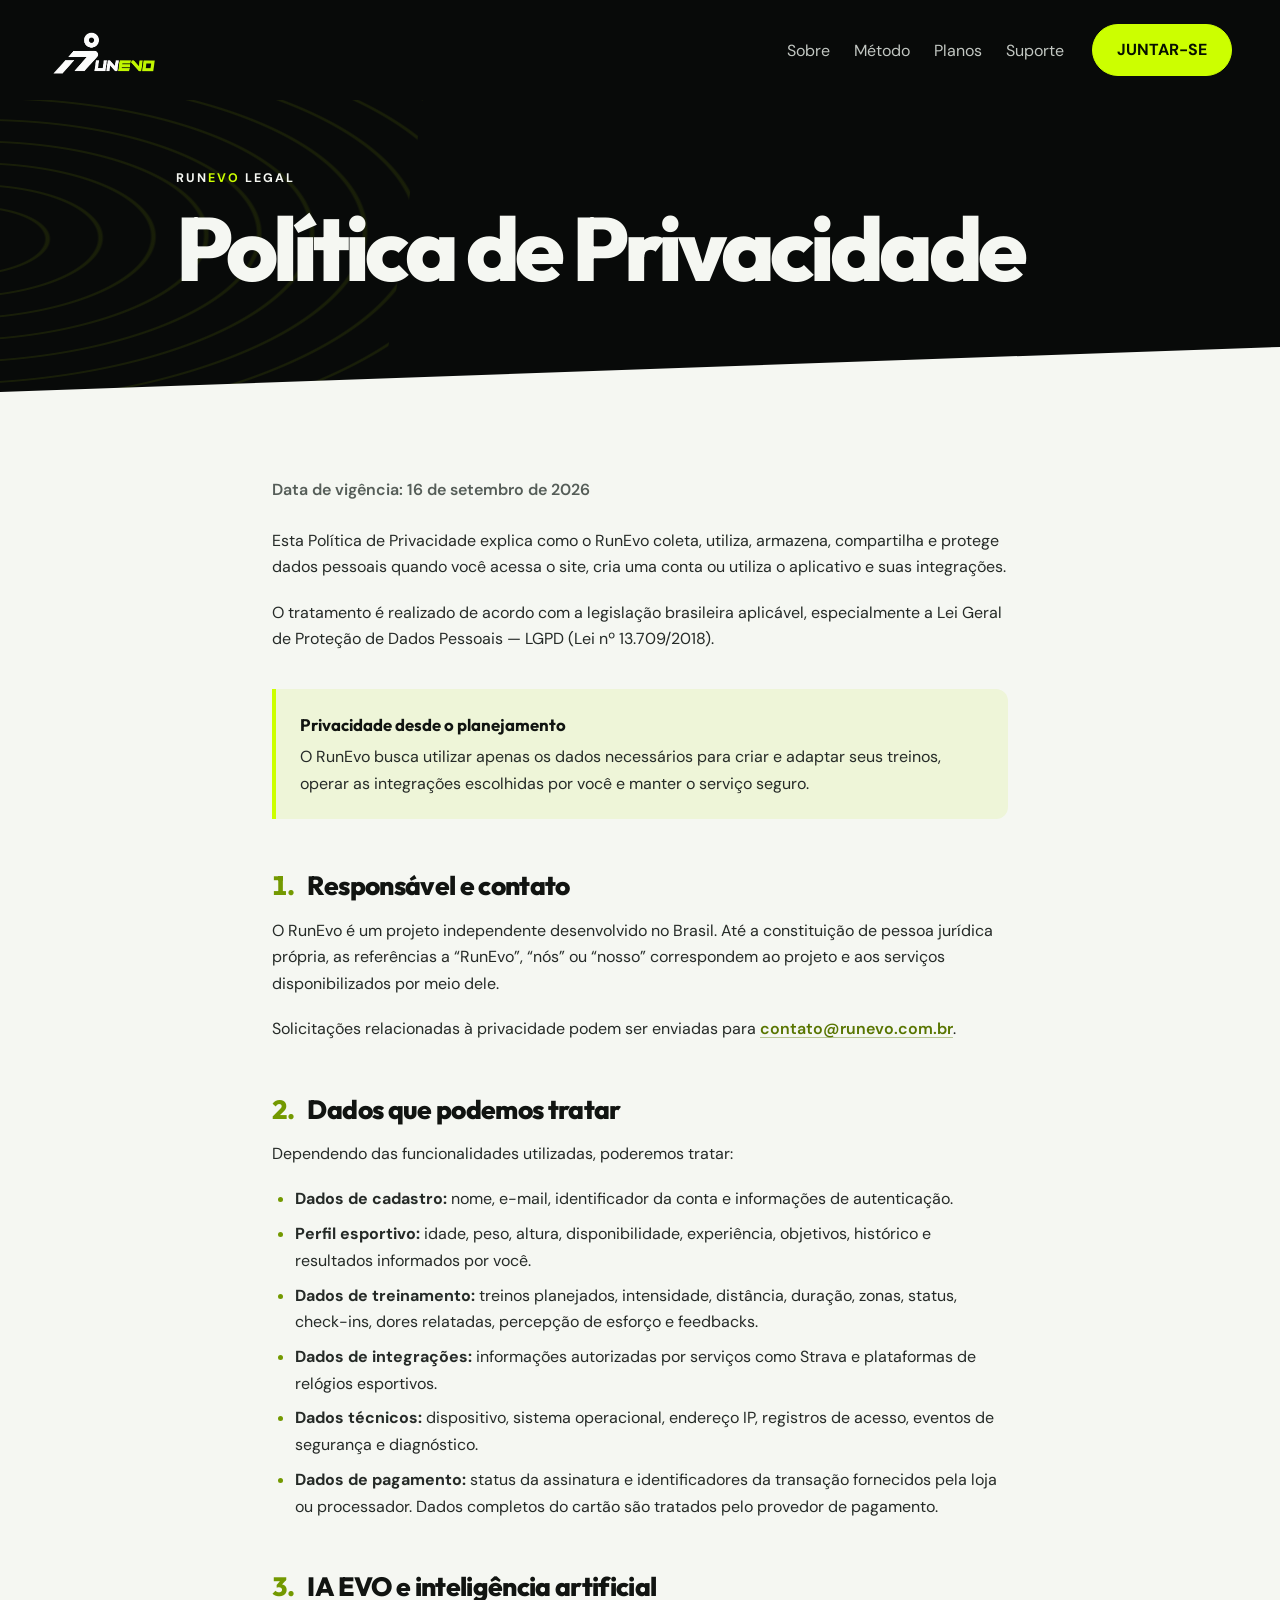
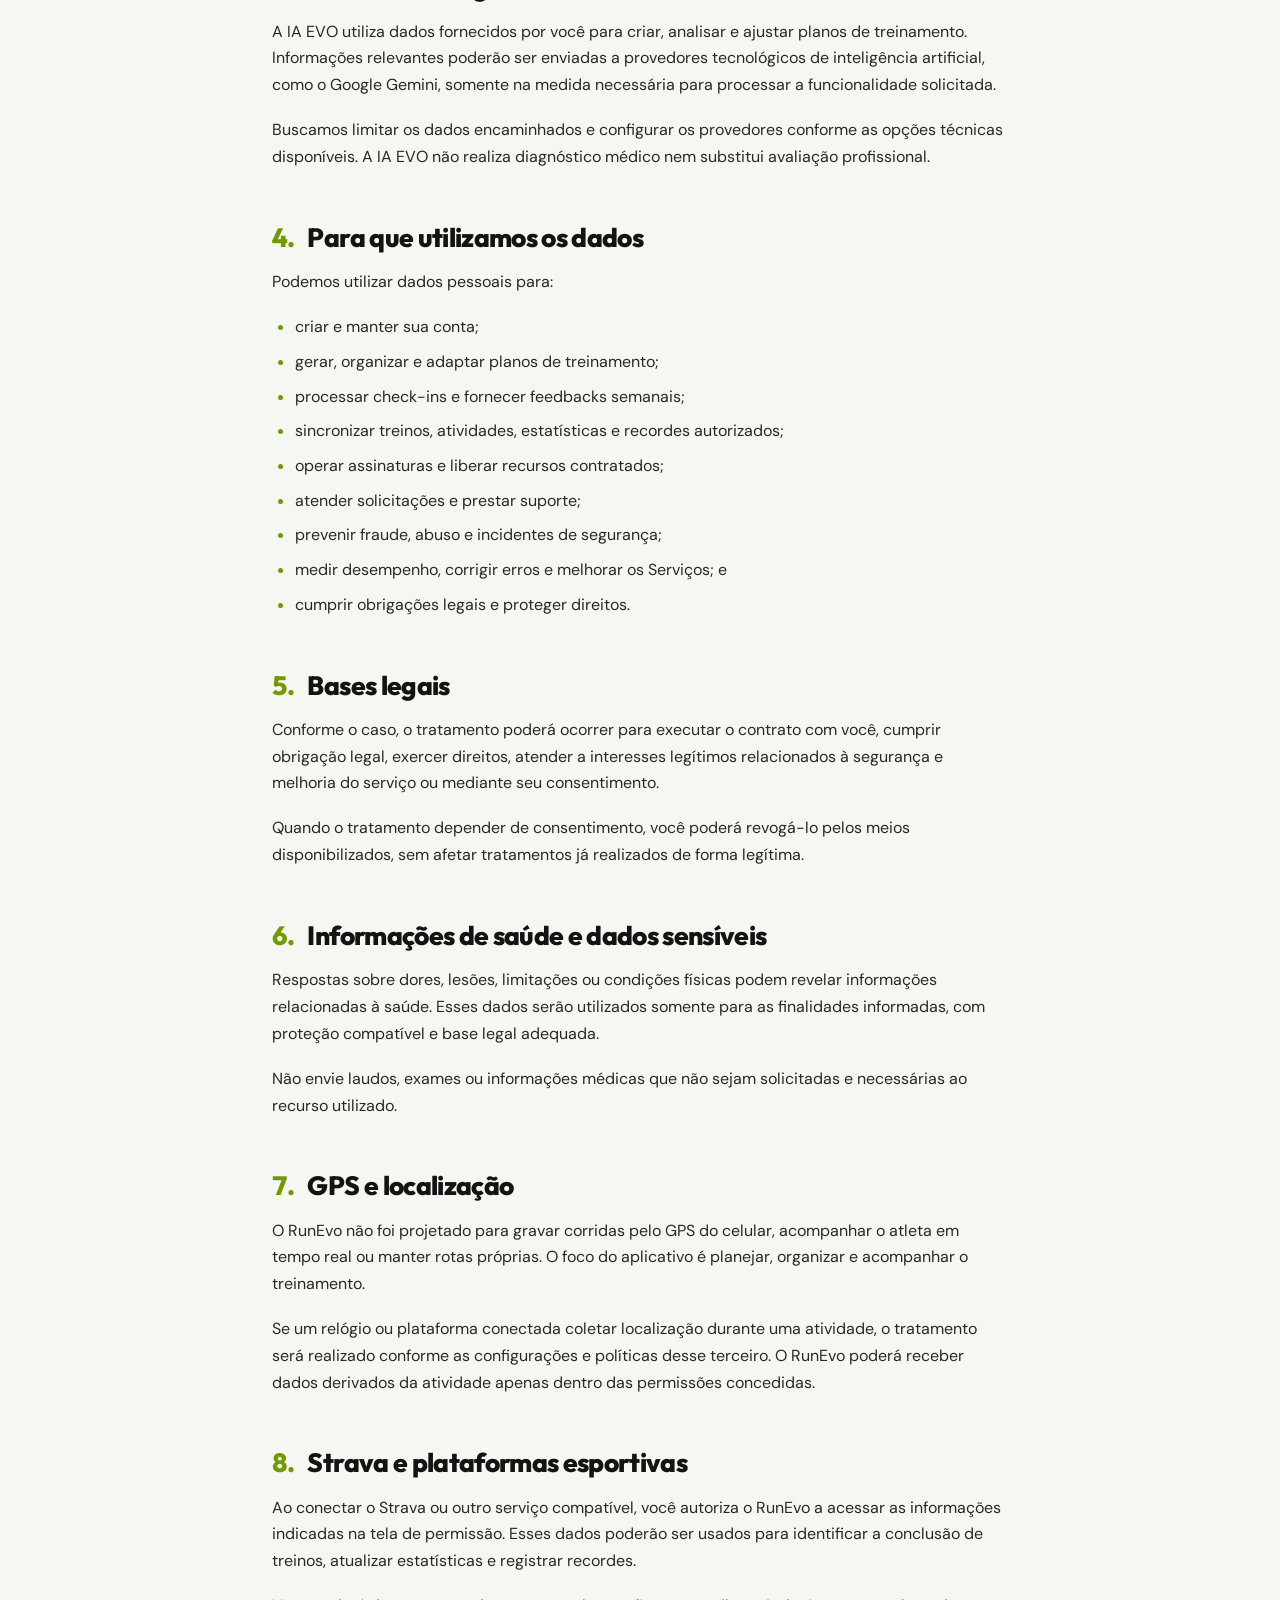
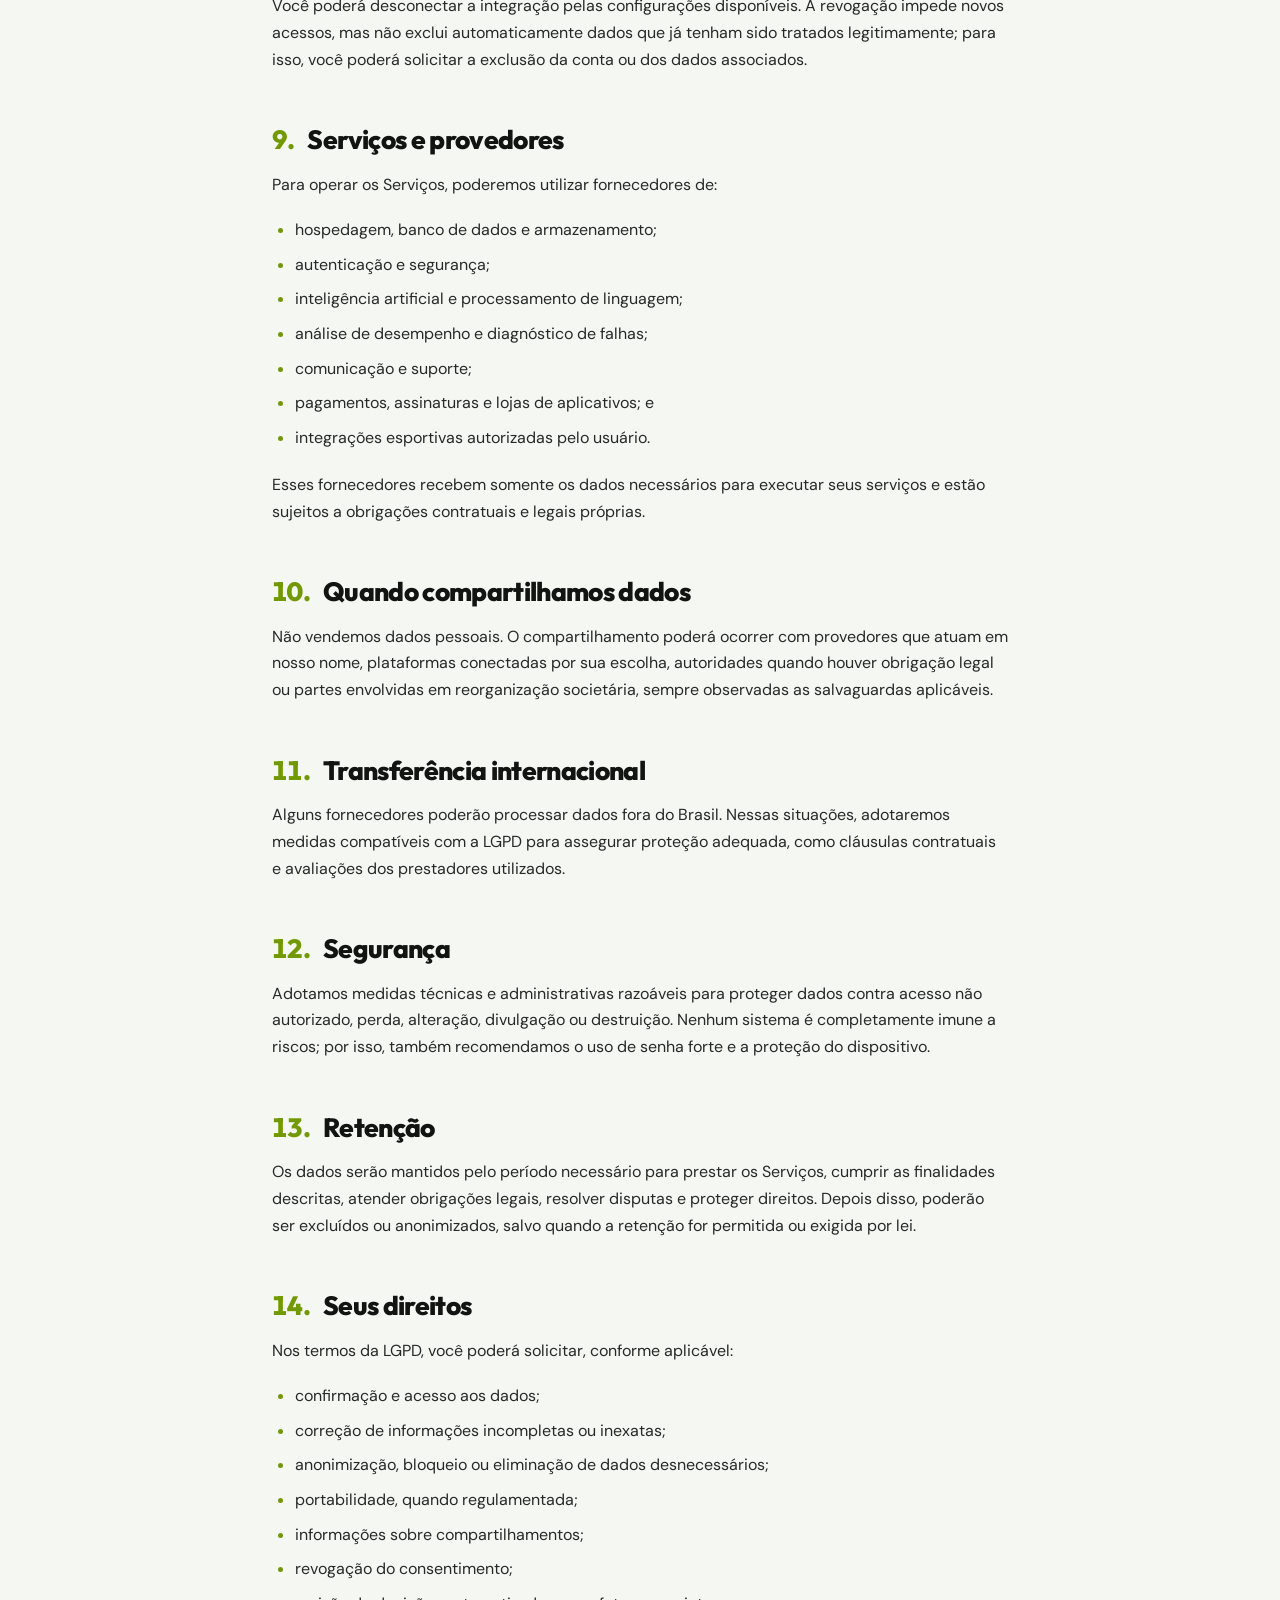
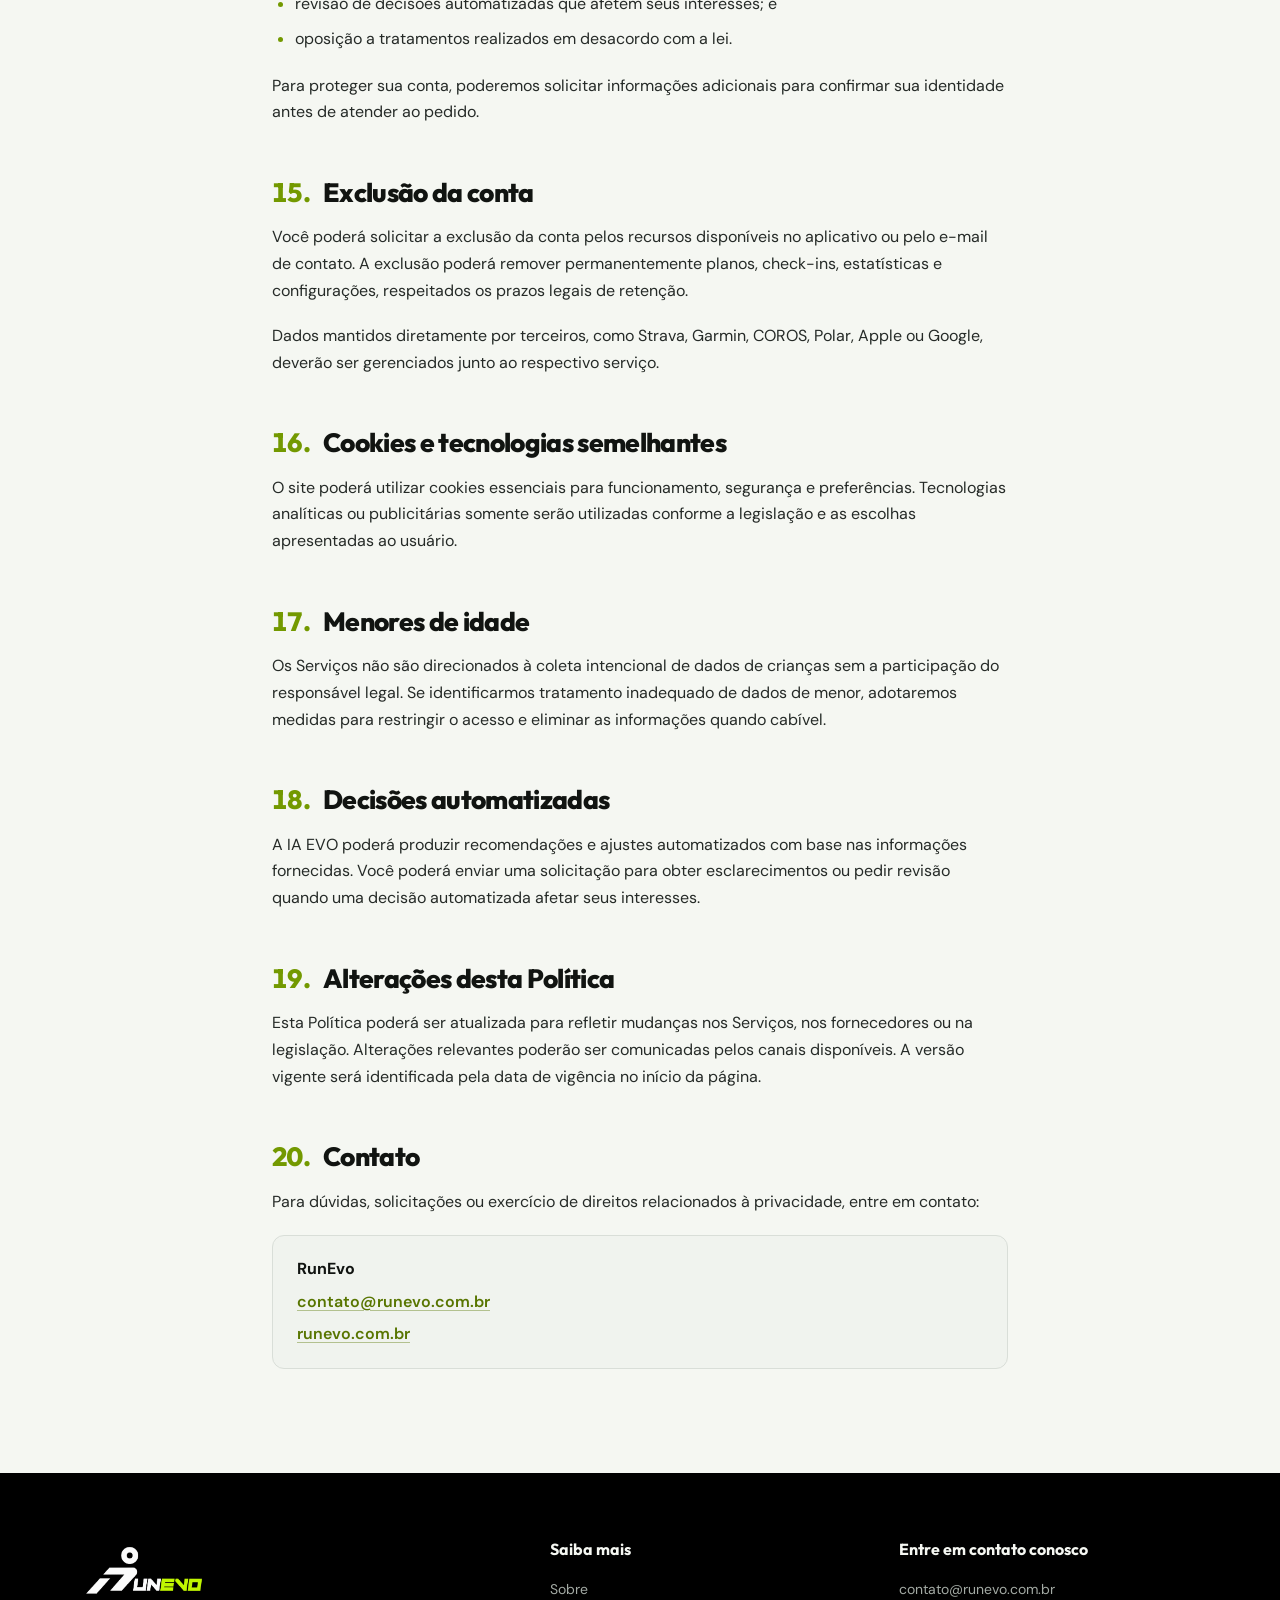
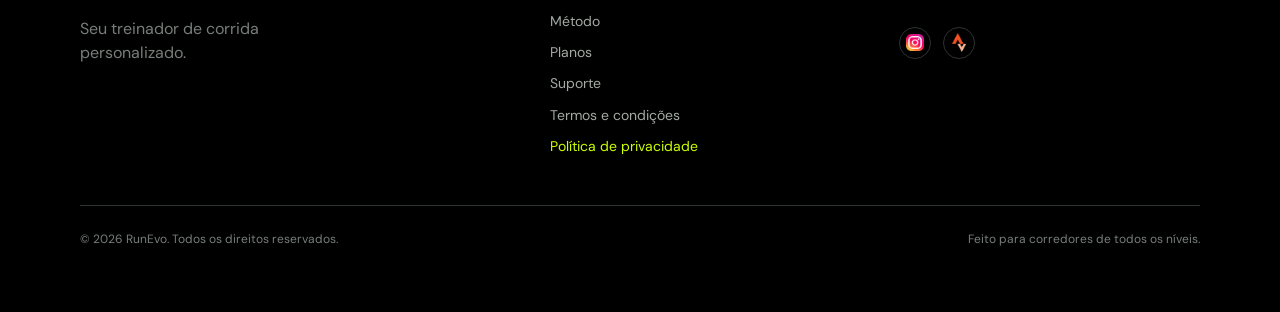
==== commit 042debb2: "Atualiza paginas legais e rodape" ====
--- a/politica-de-privacidade.html
+++ b/politica-de-privacidade.html
@@ -1,492 +1,244 @@
 <!doctype html>
 <html lang="pt-BR">
-<head>
-  <meta charset="UTF-8" />
-  <meta name="viewport" content="width=device-width, initial-scale=1.0" />
-  <title>Política de Privacidade — RunEvo</title>
-  <link rel="stylesheet" href="styles.css" />
-</head>
-<body>
-  <header class="nav_component" data-site-header>
-    <div class="runna-nav">
-      <div class="runna-nav-container">
-        <div class="nav_logo-wrapper">
-          <a class="runna-nav-logo" href="index.html" aria-label="RunEvo">
-            <img class="runevo-logo" src="assets/runevo-logo.png" alt="RunEvo" width="110" height="36" />
-          </a>
+  <head>
+    <meta charset="UTF-8" />
+    <meta name="viewport" content="width=device-width, initial-scale=1.0" />
+    <meta name="theme-color" content="#080A09" />
+    <meta name="description" content="Política de Privacidade do site e do aplicativo RunEvo." />
+    <title>Política de Privacidade — RunEvo</title>
+    <link rel="stylesheet" href="styles.css" />
+    <script src="script.js" defer></script>
+  </head>
+  <body class="legal-page">
+    <header class="nav_component" data-site-header>
+      <div class="runna-nav">
+        <div class="runna-nav-container">
+          <div class="nav_logo-wrapper">
+            <a class="runna-nav-logo" href="index.html" aria-label="RunEvo, página inicial">
+              <img class="runevo-logo" src="assets/runevo-logo.png" alt="RunEvo" width="110" height="36" />
+            </a>
+          </div>
+          <nav id="primary-navigation" class="runna-nav-menu" aria-label="Navegação principal">
+            <div class="runna-nav-mobile-header">
+              <img class="runevo-logo runevo-logo--mobile" src="assets/runevo-logo.png" alt="RunEvo" />
+              <button class="runna-nav-mobile-close" type="button" aria-label="Fechar menu" data-menu-close>
+                <img src="assets/mobile-menu-close.svg" width="32" height="32" alt="" />
+              </button>
+            </div>
+            <div class="nav-links">
+              <a class="nav_link" href="index.html#inicio">Sobre</a>
+              <a class="nav_link" href="index.html#recursos">Método</a>
+              <a class="nav_link" href="index.html#planos">Planos</a>
+              <a class="nav_link" href="index.html#suporte">Suporte</a>
+            </div>
+            <div class="nav_button-group nav_button-group--mobile">
+              <a class="button is-salmon-button is-nav-button" href="index.html#proximo-nivel">Junte-se</a>
+            </div>
+          </nav>
+          <div class="nav_button-group nav_button-group--desktop">
+            <a class="button is-salmon-button is-nav-button" href="index.html#proximo-nivel">JUNTAR-SE</a>
+          </div>
+          <button class="runna-nav-burger" type="button" aria-label="Abrir menu" aria-expanded="false" aria-controls="primary-navigation" data-menu-toggle>
+            <svg class="runna-nav-burger-icon" viewBox="0 0 24 24" fill="none" aria-hidden="true">
+              <path d="M3 6h18M3 12h18M3 18h18" stroke="currentColor" stroke-width="2" stroke-linecap="round" />
+            </svg>
+          </button>
         </div>
-        <nav aria-label="Navegação principal">
-          <a class="nav_link" href="index.html#inicio">SOBRE</a>
-          <a class="nav_link" href="index.html#recursos">MÉTODO</a>
-          <a class="nav_link" href="index.html#planos">PLANOS</a>
-          <a class="nav_link" href="index.html#suporte">SUPORTE</a>
-          <a class="button is-salmon-button is-nav-button" href="index.html#proximo-nivel">JUNTAR-SE</a>
-        </nav>
       </div>
-    </div>
-  </header>
-  <main>
-    <div class="padding-global padding-section">
-      <div class="legal-content">
-        Última atualização: 14 de setembro de 2026. O RunEvo utiliza apenas as informações necessárias para viabilizar o planejamento, acompanhamento e evolução dos seus treinos.
-Última atualização: 14 de setembro de 2026
-
-O RunEvo é uma plataforma de planejamento e acompanhamento de treinamentos de corrida, desenvolvida para auxiliar atletas na organização de seus planos de treinamento, com recursos de Inteligência Artificial por meio do IA Evo.
-
-Esta Política de Privacidade explica quais informações podem ser tratadas pelo RunEvo, para quais finalidades essas informações são utilizadas, como funcionam as integrações com serviços de terceiros e quais são os direitos do usuário.
-
-O RunEvo é atualmente um projeto independente em desenvolvimento, não constituído, até a data desta política, como pessoa jurídica própria.
-
-Ao utilizar o aplicativo RunEvo, o usuário declara estar ciente das práticas descritas nesta Política de Privacidade.
-
-1. IDENTIFICAÇÃO E CONTATO
-O RunEvo é um projeto independente desenvolvido no Brasil.
-
-Site oficial:
-
-https://runevo.com.br
-
-Contato:
-
-contato@runevo.com.br
-
-Como o projeto ainda está em fase de desenvolvimento e não possui pessoa jurídica constituída, as referências nesta política ao "RunEvo", "aplicativo", "plataforma" ou "serviço" correspondem ao projeto e aos serviços disponibilizados por meio dele.
-
-2. QUAIS DADOS PODEM SER TRATADOS
-O RunEvo busca coletar e utilizar somente as informações necessárias para oferecer suas funcionalidades.
-
-Dependendo dos recursos utilizados pelo usuário, podem ser tratados os seguintes grupos de informações.
-
-2.1. Dados de cadastro
-Podem ser solicitadas informações necessárias para criação e manutenção da conta, como:
-
-nome;
-endereço de e-mail;
-senha ou credenciais utilizadas para autenticação;
-identificadores técnicos da conta;
-informações necessárias para segurança e funcionamento da plataforma.
-A senha, quando utilizada diretamente pelo sistema de autenticação, não é armazenada pelo RunEvo em formato de texto legível.
-
-2.2. Dados fornecidos ao IA Evo
-O RunEvo possui uma funcionalidade denominada IA Evo, responsável por auxiliar na criação e estruturação de planos de treinamento personalizados.
-
-Para gerar um plano, o usuário fornece informações por meio do formulário apresentado na tela IA Evo.
-
-Essas informações podem incluir:
-
-idade;
-peso;
-altura;
-objetivo de distância;
-resultado do teste de 3 km;
-tempos anteriores;
-histórico ou informações de desempenho fornecidas pelo atleta;
-terreno disponível para treinamento;
-data de início do planejamento;
-data prevista da prova;
-disponibilidade ou características relacionadas ao treinamento;
-demais informações solicitadas pelo formulário do IA Evo.
-Essas informações são utilizadas para que o IA Evo possa interpretar o perfil esportivo apresentado pelo atleta e auxiliar na criação de uma estrutura de treinamento compatível com os objetivos e informações fornecidas.
-
-3. INTELIGÊNCIA ARTIFICIAL E GOOGLE GEMINI
-O RunEvo utiliza recursos de Inteligência Artificial por meio do IA Evo.
-
-Para determinadas funcionalidades de geração e análise de planos de treinamento, o RunEvo utiliza serviços de Google Gemini, fornecidos pela Google.
-
-Os dados necessários para a utilização dessa funcionalidade podem ser enviados ao serviço de Inteligência Artificial para processamento.
-
-Entre essas informações podem estar os dados fornecidos pelo usuário na tela IA Evo, incluindo:
-
-idade;
-peso;
-altura;
-objetivo de distância;
-teste de 3 km;
-tempos anteriores;
-terreno de treinamento;
-data de início;
-data da prova;
-disponibilidade para treinamento;
-informações relacionadas ao objetivo esportivo;
-outras informações de treinamento fornecidas especificamente para a criação ou adaptação do plano.
-O objetivo desse processamento é permitir que o IA Evo interprete as informações fornecidas pelo atleta e auxilie na elaboração, organização ou adaptação do seu plano de treinamento.
-
-O RunEvo não utiliza Inteligência Artificial para realizar diagnóstico médico ou substituir avaliação, acompanhamento ou orientação profissional.
-
-As informações e recomendações geradas pelo IA Evo possuem finalidade de planejamento esportivo e treinamento de corrida.
-
-O atleta é responsável por avaliar sua própria condição física e, quando necessário, buscar orientação de profissionais habilitados.
-
-4. DADOS DE TREINAMENTO
-O RunEvo organiza os treinamentos do atleta de acordo com o plano criado.
-
-Podem ser armazenadas informações relacionadas à estrutura do planejamento, como:
-
-treinos planejados;
-distância prevista;
-duração prevista;
-intensidade;
-zonas de treinamento;
-tipo de treino;
-organização semanal;
-datas planejadas;
-objetivo do treino;
-status do treino;
-informações fornecidas pelo atleta durante o acompanhamento do plano.
-Essas informações são utilizadas para manter a organização e o acompanhamento do planejamento esportivo.
-
-5. O RUNevo NÃO É UM APLICATIVO DE REGISTRO DE CORRIDAS
-O RunEvo não funciona como um aplicativo tradicional de gravação de atividades esportivas.
-
-O aplicativo não utiliza o GPS do celular para registrar corridas.
-
-O RunEvo também não foi desenvolvido para manter um histórico próprio de atividades contendo rotas GPS ou mapas das corridas realizadas pelo atleta.
-
-O objetivo principal do aplicativo é:
-
-planejar → estruturar → organizar → acompanhar o treinamento.
-
-A execução da corrida pode ocorrer por meio de um relógio esportivo ou outra plataforma compatível.
-
-6. INTEGRAÇÃO COM RELÓGIOS E PLATAFORMAS ESPORTIVAS
-Quando uma integração compatível estiver disponível, o usuário poderá optar por enviar um treino estruturado pelo RunEvo para uma plataforma ou dispositivo esportivo compatível.
-
-O fluxo esperado é:
-
-RunEvo → relógio/plataforma esportiva → execução do treino → Strava → RunEvo
-
-Nesse fluxo, o RunEvo é responsável pela criação e organização do treino.
-
-O relógio ou plataforma esportiva é utilizado pelo atleta para executar o treinamento.
-
-Após a realização, a atividade poderá ser sincronizada pelo serviço esportivo utilizado pelo atleta, como o Strava, de acordo com as configurações e autorizações concedidas pelo próprio usuário.
-
-O RunEvo poderá utilizar a integração para identificar que o treino planejado foi realizado e atualizar o respectivo status no plano.
-
-7. CONFIRMAÇÃO DE CONCLUSÃO DO TREINO
-O objetivo principal do retorno das integrações esportivas atualmente planejadas para o RunEvo é permitir a identificação da conclusão do treino planejado.
-
-Dessa forma, o aplicativo poderá receber uma informação que permita, por exemplo, identificar:
-
-Treino planejado → concluído
-
-Essa informação pode ser utilizada para atualizar o acompanhamento do plano e permitir que o atleta prossiga com sua programação.
-
-O funcionamento específico poderá variar de acordo com a plataforma integrada e suas respectivas APIs.
-
-8. DADOS DE GPS E LOCALIZAÇÃO
-O RunEvo não utiliza o GPS do dispositivo móvel para registrar atividades de corrida.
-
-O aplicativo não necessita da localização precisa do usuário para criar o plano de treinamento ou organizar os treinos.
-
-Consequentemente, o RunEvo não possui como finalidade própria:
-
-rastrear a localização do usuário;
-registrar rotas de corrida;
-criar mapas de atividades;
-acompanhar o atleta em tempo real;
-armazenar coordenadas GPS de corridas;
-funcionar como aplicativo de navegação esportiva.
-Caso uma plataforma externa utilizada pelo atleta, como um relógio esportivo ou o Strava, colete dados de localização durante uma atividade, esse tratamento ocorre de acordo com as funcionalidades, configurações e políticas de privacidade da respectiva plataforma.
-
-9. STRAVA
-O RunEvo poderá utilizar integração com o Strava para facilitar a identificação da realização de treinamentos planejados.
-
-Quando o usuário autorizar essa integração, o RunEvo poderá receber informações disponibilizadas pela API do Strava dentro das permissões concedidas.
-
-O uso dessas informações tem como finalidade principal relacionar uma atividade realizada ao treinamento planejado no RunEvo e atualizar seu status.
-
-O RunEvo não utiliza a integração com o Strava com a finalidade de transformar o aplicativo em um registrador próprio de atividades ou de substituir o Strava como plataforma de acompanhamento esportivo.
-
-O tratamento realizado pelo Strava está sujeito aos próprios termos e à política de privacidade do serviço.
-
-10. GARMIN E OUTRAS PLATAFORMAS
-O RunEvo poderá oferecer integração com plataformas e dispositivos esportivos compatíveis, incluindo, conforme disponibilidade técnica e autorização das respectivas plataformas:
-
-Garmin / Garmin Connect;
-COROS;
-Polar / Polar Flow;
-Amazfit / Zepp;
-Strava;
-outras plataformas que venham a ser incorporadas ao serviço.
-Essas integrações podem permitir o envio de treinos estruturados para plataformas ou dispositivos compatíveis e, posteriormente, a identificação da realização desses treinamentos.
-
-A disponibilidade de cada integração depende das APIs, permissões, requisitos técnicos e políticas estabelecidas por cada fornecedor.
-
-O RunEvo não garante que determinada integração estará permanentemente disponível.
-
-Cada plataforma externa possui seus próprios termos de uso e políticas de privacidade, que também devem ser observados pelo usuário.
-
-11. DADOS DE TERCEIROS
-Quando o usuário conecta uma conta de terceiros ao RunEvo, como uma conta do Strava ou outra plataforma esportiva compatível, determinadas informações poderão ser disponibilizadas ao RunEvo conforme as permissões autorizadas.
-
-O RunEvo busca utilizar essas informações somente para as finalidades relacionadas às funcionalidades solicitadas pelo usuário.
-
-O usuário pode revogar permissões concedidas diretamente na respectiva plataforma de terceiros, quando essa funcionalidade estiver disponível.
-
-A revogação de uma autorização poderá impedir o funcionamento de determinadas funcionalidades do RunEvo.
-
-12. DADOS SENSÍVEIS
-Algumas informações fornecidas ao RunEvo podem estar relacionadas à condição física, desempenho ou características corporais do atleta, como:
-
-idade;
-peso;
-altura;
-desempenho esportivo;
-tempos de corrida;
-resultado de testes físicos;
-informações relacionadas ao treinamento.
-Dependendo da interpretação e do contexto, determinados dados podem ser considerados dados pessoais sensíveis pela legislação aplicável.
-
-O RunEvo busca tratar essas informações exclusivamente para as finalidades relacionadas ao funcionamento das funcionalidades de planejamento e treinamento disponibilizadas ao usuário.
-
-O RunEvo não utiliza essas informações para publicidade direcionada baseada em condições de saúde e não comercializa dados pessoais dos usuários.
-
-13. FINALIDADES DO TRATAMENTO
-Os dados tratados pelo RunEvo podem ser utilizados para:
-
-criar e manter a conta do usuário;
-autenticar o usuário;
-criar planos de treinamento;
-utilizar o IA Evo;
-interpretar as informações fornecidas pelo atleta;
-gerar e estruturar treinamentos;
-organizar o calendário de treinamento;
-acompanhar a execução do planejamento;
-identificar a conclusão de treinamentos por meio das integrações disponíveis;
-disponibilizar recursos premium;
-processar assinaturas e pagamentos relacionados aos recursos premium;
-enviar comunicações necessárias ao funcionamento da conta;
-melhorar a estabilidade, segurança e funcionamento da plataforma;
-prevenir abusos, fraudes ou utilização indevida;
-cumprir obrigações legais ou atender solicitações de autoridades competentes.
-14. E-MAILS E COMUNICAÇÕES
-O RunEvo poderá utilizar o endereço de e-mail fornecido pelo usuário para comunicações relacionadas ao serviço.
-
-Essas comunicações podem incluir:
-
-confirmação de cadastro;
-verificação de endereço de e-mail;
-recuperação de acesso;
-informações importantes sobre a conta;
-alterações relevantes no serviço;
-comunicações relacionadas à assinatura;
-outras mensagens necessárias para o funcionamento da plataforma.
-Para o envio de determinados e-mails transacionais, o RunEvo poderá utilizar serviços especializados de infraestrutura de e-mail, como o Resend.
-
-15. ASSINATURAS E RECURSOS PREMIUM
-O RunEvo poderá disponibilizar funcionalidades gratuitas e funcionalidades premium.
-
-Quando o usuário contratar um recurso premium, determinadas informações relacionadas à assinatura poderão ser processadas por provedores especializados, incluindo o RevenueCat, utilizado para gerenciamento de assinaturas e recursos associados.
-
-Dependendo da plataforma utilizada para realizar a compra, também poderão existir informações processadas pela respectiva loja de aplicativos ou sistema de pagamento.
-
-O RunEvo não necessita armazenar diretamente os dados completos do cartão utilizado em uma compra quando o processamento do pagamento é realizado por uma plataforma especializada.
-
-16. SERVIÇOS E PROVEDORES DE INFRAESTRUTURA
-Para disponibilizar o RunEvo, determinados serviços de terceiros podem ser utilizados.
-
-Entre eles podem estar:
-
-Supabase
-Utilizado para recursos de infraestrutura da aplicação, incluindo banco de dados, autenticação e serviços relacionados.
-
-Google Gemini
-Utilizado para funcionalidades de Inteligência Artificial relacionadas ao IA Evo.
-
-Resend
-Utilizado para envio de determinados e-mails transacionais.
-
-RevenueCat
-Utilizado para gerenciamento de assinaturas e funcionalidades premium.
-
-Strava
-Utilizado, quando autorizado pelo usuário, para integração e identificação de atividades relacionadas aos treinamentos planejados.
-
-Outros provedores poderão ser incorporados futuramente caso sejam necessários para o funcionamento, segurança ou evolução do RunEvo.
-
-Quando isso ocorrer, esta política poderá ser atualizada.
-
-17. COMPARTILHAMENTO DE DADOS
-O RunEvo não vende dados pessoais dos usuários.
-
-As informações poderão ser compartilhadas com prestadores de serviços e plataformas de terceiros quando isso for necessário para:
-
-funcionamento da plataforma;
-autenticação;
-armazenamento;
-processamento de Inteligência Artificial;
-envio de e-mails;
-gerenciamento de assinaturas;
-integrações esportivas;
-segurança;
-cumprimento de obrigações legais.
-O compartilhamento é limitado, na medida do possível, às informações necessárias para a finalidade correspondente.
-
-18. TRANSFERÊNCIA INTERNACIONAL DE DADOS
-Alguns dos serviços utilizados pelo RunEvo podem possuir infraestrutura ou servidores localizados fora do Brasil.
-
-Consequentemente, determinados dados pessoais poderão ser processados ou armazenados internacionalmente.
-
-Quando aplicável, o RunEvo buscará utilizar mecanismos adequados para proteção dos dados pessoais e observar a legislação brasileira aplicável, incluindo a Lei Geral de Proteção de Dados Pessoais (LGPD).
-
-19. SEGURANÇA
-O RunEvo adota medidas técnicas e organizacionais razoáveis para proteger as informações tratadas pela plataforma contra acessos não autorizados, perda, alteração, divulgação ou destruição indevida.
-
-Entre as medidas de segurança podem estar:
-
-autenticação de usuários;
-controle de acesso;
-utilização de conexões seguras;
-restrição de acesso a dados;
-utilização de provedores especializados;
-mecanismos de proteção da infraestrutura.
-Apesar dessas medidas, nenhum sistema conectado à internet pode garantir segurança absoluta.
-
-O usuário também é responsável por manter suas credenciais de acesso protegidas e não compartilhá-las com terceiros.
-
-20. RETENÇÃO DOS DADOS
-Os dados pessoais poderão ser mantidos enquanto forem necessários para:
-
-disponibilizar os serviços;
-manter a conta do usuário;
-cumprir as finalidades descritas nesta política;
-cumprir obrigações legais;
-exercer ou defender direitos;
-resolver disputas;
-prevenir fraudes e abusos.
-Quando os dados não forem mais necessários e não houver obrigação legal de retenção, eles poderão ser excluídos ou anonimizados, observadas as limitações técnicas e legais aplicáveis.
-
-21. EXCLUSÃO DA CONTA
-O usuário poderá solicitar a exclusão de sua conta.
-
-O aplicativo RunEvo disponibiliza uma funcionalidade própria para exclusão da conta, acessível dentro das configurações da conta.
-
-Ao solicitar a exclusão, os dados associados à conta poderão ser removidos ou anonimizados, respeitando eventuais informações que precisem ser mantidas por obrigação legal ou para exercício regular de direitos.
-
-A exclusão da conta poderá resultar na perda permanente dos planos, configurações e demais informações associadas à conta.
-
-Quando houver integrações com serviços externos, a exclusão da conta no RunEvo não significa necessariamente a exclusão automática dos dados mantidos por essas plataformas.
-
-Por exemplo, informações mantidas pelo Strava, Garmin, COROS, Polar ou outras plataformas deverão ser excluídas ou gerenciadas diretamente pelo usuário junto ao respectivo serviço, conforme as funcionalidades disponibilizadas por cada plataforma.
-
-22. DIREITOS DO USUÁRIO
-Nos termos da legislação aplicável, especialmente da Lei nº 13.709/2018 – Lei Geral de Proteção de Dados Pessoais (LGPD), o usuário poderá exercer direitos relacionados aos seus dados pessoais, incluindo, quando aplicável:
-
-confirmação da existência de tratamento;
-acesso aos dados;
-correção de informações incompletas, inexatas ou desatualizadas;
-solicitação de anonimização, bloqueio ou eliminação de dados desnecessários ou excessivos;
-portabilidade, quando regulamentada e aplicável;
-informação sobre compartilhamentos;
-revogação de consentimento, quando o tratamento estiver baseado nessa hipótese;
-eliminação de dados tratados com base no consentimento, quando aplicável;
-demais direitos previstos na legislação.
-Alguns direitos podem estar sujeitos a limitações legais ou técnicas.
-
-Para exercer seus direitos ou esclarecer dúvidas sobre privacidade, o usuário poderá entrar em contato pelo endereço:
-
-contato@runevo.com.br
-
-23. COOKIES E TECNOLOGIAS SEMELHANTES
-O site do RunEvo poderá utilizar cookies, armazenamento local ou tecnologias semelhantes para:
-
-garantir o funcionamento do site;
-manter preferências;
-melhorar a experiência de navegação;
-compreender informações técnicas e estatísticas de utilização;
-proteger o serviço.
-O uso específico de cookies poderá variar conforme a evolução do site e dos serviços utilizados.
-
-Quando necessário, mecanismos apropriados de consentimento poderão ser disponibilizados ao usuário.
-
-24. MENORES DE IDADE
-O RunEvo não tem como finalidade direcionar seus serviços especificamente a crianças.
-
-Caso o uso do aplicativo por menores de idade seja permitido, poderá ser necessária a participação ou autorização do responsável legal, conforme a legislação aplicável e as regras específicas do serviço.
-
-O RunEvo poderá adotar medidas para impedir ou limitar o tratamento inadequado de dados de menores quando tiver conhecimento dessa situação.
-
-25. RESPONSABILIDADE SOBRE AS INFORMAÇÕES FORNECIDAS
-O usuário é responsável por fornecer informações verdadeiras, atualizadas e adequadas para utilização do RunEvo.
-
-Informações incorretas ou incompletas podem afetar a qualidade do plano de treinamento gerado pelo IA Evo.
-
-O usuário também é responsável por informar alterações relevantes em seus objetivos, disponibilidade ou condições relacionadas ao treinamento quando solicitado pelo aplicativo.
-
-26. IA EVO E RESPONSABILIDADE SOBRE O TREINAMENTO
-O IA Evo foi desenvolvido para auxiliar na elaboração e organização de planos de treinamento de corrida.
-
-As informações geradas pelo sistema são baseadas nos dados fornecidos pelo usuário e nos critérios utilizados pelo RunEvo.
-
-A Inteligência Artificial pode produzir recomendações inadequadas, incompletas ou que não sejam apropriadas para determinadas situações individuais.
-
-Por esse motivo, o conteúdo gerado pelo IA Evo não deve ser interpretado como diagnóstico médico, prescrição médica ou garantia de desempenho esportivo.
-
-O usuário deve interromper o exercício e buscar orientação profissional caso apresente sintomas, dor, lesão ou qualquer condição que possa representar risco à sua saúde.
-
-27. SERVIÇOS DE TERCEIROS
-O RunEvo pode integrar ou utilizar serviços de terceiros.
-
-Esses serviços possuem suas próprias políticas de privacidade, termos de uso e práticas de tratamento de dados.
-
-O RunEvo não controla integralmente o tratamento realizado por essas plataformas.
-
-Entre os serviços que podem estar relacionados ao funcionamento do RunEvo estão:
-
-Google;
-Google Gemini;
-Supabase;
-Resend;
-RevenueCat;
-Strava;
-Garmin;
-COROS;
-Polar;
-Amazfit/Zepp;
-lojas de aplicativos;
-outros fornecedores de infraestrutura ou integração.
-A disponibilidade de cada integração pode variar ao longo do tempo.
-
-28. ALTERAÇÕES NESTA POLÍTICA
-Esta Política de Privacidade poderá ser atualizada para refletir:
-
-mudanças no funcionamento do RunEvo;
-novas funcionalidades;
-novas integrações;
-alterações legais ou regulatórias;
-alterações nos serviços utilizados;
-melhorias de segurança;
-mudanças nas práticas de tratamento de dados.
-A versão mais recente será disponibilizada nesta página.
-
-Quando uma alteração for considerada relevante, o RunEvo poderá utilizar os canais disponíveis para comunicar os usuários, quando apropriado.
-
-29. LEGISLAÇÃO APLICÁVEL
-Esta Política de Privacidade é regida pela legislação brasileira aplicável, especialmente pela Lei Geral de Proteção de Dados Pessoais (Lei nº 13.709/2018), sem prejuízo de outras normas aplicáveis à utilização do serviço.
-
-30. CONTATO
-Caso tenha dúvidas sobre esta Política de Privacidade, o tratamento de dados pessoais ou queira exercer seus direitos, entre em contato:
-
-RunEvo
-
-E-mail: contato@runevo.com.br
-
-Site: https://runevo.com.br
-
-Última atualização: 14 de setembro de 2026.
+      <button class="menu-backdrop" type="button" tabindex="-1" aria-label="Fechar menu" data-menu-close></button>
+    </header>
+
+    <main>
+      <section class="legal-hero" aria-labelledby="legal-title">
+        <div class="legal-hero-pattern" aria-hidden="true"></div>
+        <div class="padding-global legal-hero-inner">
+          <p class="legal-eyebrow">RUN<span>EVO</span> LEGAL</p>
+          <h1 id="legal-title">Política de Privacidade</h1>
+        </div>
+      </section>
+
+      <section class="legal-document">
+        <article class="legal-content">
+          <p class="legal-date">Data de vigência: 16 de setembro de 2026</p>
+          <p>Esta Política de Privacidade explica como o RunEvo coleta, utiliza, armazena, compartilha e protege dados pessoais quando você acessa o site, cria uma conta ou utiliza o aplicativo e suas integrações.</p>
+          <p>O tratamento é realizado de acordo com a legislação brasileira aplicável, especialmente a Lei Geral de Proteção de Dados Pessoais — LGPD (Lei nº 13.709/2018).</p>
+
+          <div class="legal-notice">
+            <strong>Privacidade desde o planejamento</strong>
+            <p>O RunEvo busca utilizar apenas os dados necessários para criar e adaptar seus treinos, operar as integrações escolhidas por você e manter o serviço seguro.</p>
+          </div>
+
+          <section id="responsavel">
+            <h2><span>1.</span> Responsável e contato</h2>
+            <p>O RunEvo é um projeto independente desenvolvido no Brasil. Até a constituição de pessoa jurídica própria, as referências a “RunEvo”, “nós” ou “nosso” correspondem ao projeto e aos serviços disponibilizados por meio dele.</p>
+            <p>Solicitações relacionadas à privacidade podem ser enviadas para <a href="mailto:contato@runevo.com.br">contato@runevo.com.br</a>.</p>
+          </section>
+
+          <section id="dados-coletados">
+            <h2><span>2.</span> Dados que podemos tratar</h2>
+            <p>Dependendo das funcionalidades utilizadas, poderemos tratar:</p>
+            <ul>
+              <li><strong>Dados de cadastro:</strong> nome, e-mail, identificador da conta e informações de autenticação.</li>
+              <li><strong>Perfil esportivo:</strong> idade, peso, altura, disponibilidade, experiência, objetivos, histórico e resultados informados por você.</li>
+              <li><strong>Dados de treinamento:</strong> treinos planejados, intensidade, distância, duração, zonas, status, check-ins, dores relatadas, percepção de esforço e feedbacks.</li>
+              <li><strong>Dados de integrações:</strong> informações autorizadas por serviços como Strava e plataformas de relógios esportivos.</li>
+              <li><strong>Dados técnicos:</strong> dispositivo, sistema operacional, endereço IP, registros de acesso, eventos de segurança e diagnóstico.</li>
+              <li><strong>Dados de pagamento:</strong> status da assinatura e identificadores da transação fornecidos pela loja ou processador. Dados completos do cartão são tratados pelo provedor de pagamento.</li>
+            </ul>
+          </section>
+
+          <section id="ia-evo">
+            <h2><span>3.</span> IA EVO e inteligência artificial</h2>
+            <p>A IA EVO utiliza dados fornecidos por você para criar, analisar e ajustar planos de treinamento. Informações relevantes poderão ser enviadas a provedores tecnológicos de inteligência artificial, como o Google Gemini, somente na medida necessária para processar a funcionalidade solicitada.</p>
+            <p>Buscamos limitar os dados encaminhados e configurar os provedores conforme as opções técnicas disponíveis. A IA EVO não realiza diagnóstico médico nem substitui avaliação profissional.</p>
+          </section>
+
+          <section id="finalidades">
+            <h2><span>4.</span> Para que utilizamos os dados</h2>
+            <p>Podemos utilizar dados pessoais para:</p>
+            <ul>
+              <li>criar e manter sua conta;</li>
+              <li>gerar, organizar e adaptar planos de treinamento;</li>
+              <li>processar check-ins e fornecer feedbacks semanais;</li>
+              <li>sincronizar treinos, atividades, estatísticas e recordes autorizados;</li>
+              <li>operar assinaturas e liberar recursos contratados;</li>
+              <li>atender solicitações e prestar suporte;</li>
+              <li>prevenir fraude, abuso e incidentes de segurança;</li>
+              <li>medir desempenho, corrigir erros e melhorar os Serviços; e</li>
+              <li>cumprir obrigações legais e proteger direitos.</li>
+            </ul>
+          </section>
+
+          <section id="bases-legais">
+            <h2><span>5.</span> Bases legais</h2>
+            <p>Conforme o caso, o tratamento poderá ocorrer para executar o contrato com você, cumprir obrigação legal, exercer direitos, atender a interesses legítimos relacionados à segurança e melhoria do serviço ou mediante seu consentimento.</p>
+            <p>Quando o tratamento depender de consentimento, você poderá revogá-lo pelos meios disponibilizados, sem afetar tratamentos já realizados de forma legítima.</p>
+          </section>
+
+          <section id="dados-sensiveis">
+            <h2><span>6.</span> Informações de saúde e dados sensíveis</h2>
+            <p>Respostas sobre dores, lesões, limitações ou condições físicas podem revelar informações relacionadas à saúde. Esses dados serão utilizados somente para as finalidades informadas, com proteção compatível e base legal adequada.</p>
+            <p>Não envie laudos, exames ou informações médicas que não sejam solicitadas e necessárias ao recurso utilizado.</p>
+          </section>
+
+          <section id="gps">
+            <h2><span>7.</span> GPS e localização</h2>
+            <p>O RunEvo não foi projetado para gravar corridas pelo GPS do celular, acompanhar o atleta em tempo real ou manter rotas próprias. O foco do aplicativo é planejar, organizar e acompanhar o treinamento.</p>
+            <p>Se um relógio ou plataforma conectada coletar localização durante uma atividade, o tratamento será realizado conforme as configurações e políticas desse terceiro. O RunEvo poderá receber dados derivados da atividade apenas dentro das permissões concedidas.</p>
+          </section>
+
+          <section id="strava">
+            <h2><span>8.</span> Strava e plataformas esportivas</h2>
+            <p>Ao conectar o Strava ou outro serviço compatível, você autoriza o RunEvo a acessar as informações indicadas na tela de permissão. Esses dados poderão ser usados para identificar a conclusão de treinos, atualizar estatísticas e registrar recordes.</p>
+            <p>Você poderá desconectar a integração pelas configurações disponíveis. A revogação impede novos acessos, mas não exclui automaticamente dados que já tenham sido tratados legitimamente; para isso, você poderá solicitar a exclusão da conta ou dos dados associados.</p>
+          </section>
+
+          <section id="terceiros">
+            <h2><span>9.</span> Serviços e provedores</h2>
+            <p>Para operar os Serviços, poderemos utilizar fornecedores de:</p>
+            <ul>
+              <li>hospedagem, banco de dados e armazenamento;</li>
+              <li>autenticação e segurança;</li>
+              <li>inteligência artificial e processamento de linguagem;</li>
+              <li>análise de desempenho e diagnóstico de falhas;</li>
+              <li>comunicação e suporte;</li>
+              <li>pagamentos, assinaturas e lojas de aplicativos; e</li>
+              <li>integrações esportivas autorizadas pelo usuário.</li>
+            </ul>
+            <p>Esses fornecedores recebem somente os dados necessários para executar seus serviços e estão sujeitos a obrigações contratuais e legais próprias.</p>
+          </section>
+
+          <section id="compartilhamento">
+            <h2><span>10.</span> Quando compartilhamos dados</h2>
+            <p>Não vendemos dados pessoais. O compartilhamento poderá ocorrer com provedores que atuam em nosso nome, plataformas conectadas por sua escolha, autoridades quando houver obrigação legal ou partes envolvidas em reorganização societária, sempre observadas as salvaguardas aplicáveis.</p>
+          </section>
+
+          <section id="transferencia">
+            <h2><span>11.</span> Transferência internacional</h2>
+            <p>Alguns fornecedores poderão processar dados fora do Brasil. Nessas situações, adotaremos medidas compatíveis com a LGPD para assegurar proteção adequada, como cláusulas contratuais e avaliações dos prestadores utilizados.</p>
+          </section>
+
+          <section id="seguranca">
+            <h2><span>12.</span> Segurança</h2>
+            <p>Adotamos medidas técnicas e administrativas razoáveis para proteger dados contra acesso não autorizado, perda, alteração, divulgação ou destruição. Nenhum sistema é completamente imune a riscos; por isso, também recomendamos o uso de senha forte e a proteção do dispositivo.</p>
+          </section>
+
+          <section id="retencao">
+            <h2><span>13.</span> Retenção</h2>
+            <p>Os dados serão mantidos pelo período necessário para prestar os Serviços, cumprir as finalidades descritas, atender obrigações legais, resolver disputas e proteger direitos. Depois disso, poderão ser excluídos ou anonimizados, salvo quando a retenção for permitida ou exigida por lei.</p>
+          </section>
+
+          <section id="direitos">
+            <h2><span>14.</span> Seus direitos</h2>
+            <p>Nos termos da LGPD, você poderá solicitar, conforme aplicável:</p>
+            <ul>
+              <li>confirmação e acesso aos dados;</li>
+              <li>correção de informações incompletas ou inexatas;</li>
+              <li>anonimização, bloqueio ou eliminação de dados desnecessários;</li>
+              <li>portabilidade, quando regulamentada;</li>
+              <li>informações sobre compartilhamentos;</li>
+              <li>revogação do consentimento;</li>
+              <li>revisão de decisões automatizadas que afetem seus interesses; e</li>
+              <li>oposição a tratamentos realizados em desacordo com a lei.</li>
+            </ul>
+            <p>Para proteger sua conta, poderemos solicitar informações adicionais para confirmar sua identidade antes de atender ao pedido.</p>
+          </section>
+
+          <section id="exclusao">
+            <h2><span>15.</span> Exclusão da conta</h2>
+            <p>Você poderá solicitar a exclusão da conta pelos recursos disponíveis no aplicativo ou pelo e-mail de contato. A exclusão poderá remover permanentemente planos, check-ins, estatísticas e configurações, respeitados os prazos legais de retenção.</p>
+            <p>Dados mantidos diretamente por terceiros, como Strava, Garmin, COROS, Polar, Apple ou Google, deverão ser gerenciados junto ao respectivo serviço.</p>
+          </section>
+
+          <section id="cookies">
+            <h2><span>16.</span> Cookies e tecnologias semelhantes</h2>
+            <p>O site poderá utilizar cookies essenciais para funcionamento, segurança e preferências. Tecnologias analíticas ou publicitárias somente serão utilizadas conforme a legislação e as escolhas apresentadas ao usuário.</p>
+          </section>
+
+          <section id="menores">
+            <h2><span>17.</span> Menores de idade</h2>
+            <p>Os Serviços não são direcionados à coleta intencional de dados de crianças sem a participação do responsável legal. Se identificarmos tratamento inadequado de dados de menor, adotaremos medidas para restringir o acesso e eliminar as informações quando cabível.</p>
+          </section>
+
+          <section id="decisoes-automatizadas">
+            <h2><span>18.</span> Decisões automatizadas</h2>
+            <p>A IA EVO poderá produzir recomendações e ajustes automatizados com base nas informações fornecidas. Você poderá enviar uma solicitação para obter esclarecimentos ou pedir revisão quando uma decisão automatizada afetar seus interesses.</p>
+          </section>
+
+          <section id="alteracoes">
+            <h2><span>19.</span> Alterações desta Política</h2>
+            <p>Esta Política poderá ser atualizada para refletir mudanças nos Serviços, nos fornecedores ou na legislação. Alterações relevantes poderão ser comunicadas pelos canais disponíveis. A versão vigente será identificada pela data de vigência no início da página.</p>
+          </section>
+
+          <section id="contato">
+            <h2><span>20.</span> Contato</h2>
+            <p>Para dúvidas, solicitações ou exercício de direitos relacionados à privacidade, entre em contato:</p>
+            <address class="legal-contact">
+              <strong>RunEvo</strong>
+              <a href="mailto:contato@runevo.com.br">contato@runevo.com.br</a>
+              <a href="https://runevo.com.br">runevo.com.br</a>
+            </address>
+          </section>
+        </article>
+      </section>
+    </main>
+
+    <footer class="site-footer">
+      <div class="padding-global padding-section">
+        <div class="footer-grid">
+          <div class="footer-brand"><img class="runevo-logo" src="assets/runevo-logo.png" alt="RunEvo" width="140" height="46" /><p>Seu treinador de corrida personalizado.</p></div>
+          <div class="footer-column"><h2>Saiba mais</h2><a href="index.html#inicio">Sobre</a><a href="index.html#recursos">Método</a><a href="index.html#planos">Planos</a><a href="index.html#suporte">Suporte</a><a href="termos-e-condicoes.html">Termos e condições</a><a href="politica-de-privacidade.html" aria-current="page">Política de privacidade</a></div>
+          <div class="footer-column">
+            <h2>Entre em contato conosco</h2>
+            <a href="mailto:contato@runevo.com.br">contato@runevo.com.br</a>
+            <div class="social-links" aria-label="Redes sociais">
+              <a href="https://www.instagram.com/" target="_blank" rel="noopener noreferrer" aria-label="Instagram"><img src="assets/instagram-icon.png" alt="" /></a>
+              <a href="https://www.strava.com/" target="_blank" rel="noopener noreferrer" aria-label="Strava"><img src="assets/strava-icon.png" alt="" /></a>
+            </div>
+          </div>
+        </div>
+        <div class="footer-bottom"><span>© 2026 RunEvo. Todos os direitos reservados.</span><span>Feito para corredores de todos os níveis.</span></div>
       </div>
-    </div>
-  </main>
-  <footer class="site-footer">
-    <div class="padding-global padding-section">
-      <div class="footer-grid">
-        <div class="footer-brand"><img class="runevo-logo" src="assets/runevo-logo.png" alt="RunEvo" width="140" height="46" /><p>Seu entrenador de corrida personalizado.</p></div>
-        <div class="footer-column"><h2>Saiba mais</h2><a href="index.html#inicio">SOBRE</a><a href="index.html#recursos">MÉTODO</a><a href="index.html#planos">PLANOS</a><a href="index.html#suporte">SUPORTE</a><a href="termos-e-condicoes.html">Termos e condições</a><a href="politica-de-privacidade.html">Política de privacidade</a></div>
-        <div class="footer-column"><h2>Entre em contato conosco</h2><a href="mailto:contato@runevo.com.br">contato@runevo.com.br</a><div class="social-links"><a href="#" aria-label="Instagram">◎</a><a href="#" aria-label="Facebook">f</a><a href="#" aria-label="Strava">S</a></div></div>
-      </div>
-      <div class="footer-bottom"><span>© 2026 RunEvo. Todos os direitos reservados.</span><span>Feito para corredores de todos os níveis.</span></div>
-    </div>
-  </footer>
-</body>
+    </footer>
+  </body>
 </html>
--- a/styles.css
+++ b/styles.css
@@ -39,10 +39,10 @@
 
 .section_hero-header{position:relative;isolation:isolate;overflow:hidden;min-height:39.5rem;background:var(--black);color:var(--white)}
 .padding-global{padding-inline:2.5rem}.container-medium{width:100%;max-width:var(--container-medium);margin-inline:auto}
-.hero-header_padding{position:relative;z-index:1;padding-block:5.5rem 0}.hero-header_component{text-align:center}.heading-style-h1{margin:0;color:var(--white);font-family:Manrope,Arial,sans-serif;font-size:clamp(3.75rem,5vw,5rem);font-weight:700;line-height:.98;letter-spacing:-.18rem}.heading-style-h1 span{color:var(--salmon)}
+.hero-header_padding{position:relative;z-index:1;padding-block:5.5rem 0}.hero-header_component{text-align:center}.heading-style-h1{margin:0;color:var(--white);font-family:Manrope,Arial,sans-serif;font-size:clamp(3.75rem,5vw,5rem);font-weight:700;line-height:.98;letter-spacing:-.18rem; margin-bottom: 8px;}.heading-style-h1 span{color:var(--salmon)}
 .text-size-large{max-width:52rem;margin:1.5rem auto;color:rgba(255,255,255,.6);font-size:1.25rem;line-height:1.3}.hero-header_component .button{width:max-content;min-height:2.5rem;margin:auto;padding:.5rem 1.25rem;font-size:.875rem}.app-store_disclaimer{margin:1rem 0 0;color:rgba(255,255,255,.4);font-size:.875rem}.header-image-wrapper{position:relative;width:100%;max-width:72.1875rem;aspect-ratio:1155/400;margin:3.5rem auto -1px}.header_image{display:block;width:100%;height:100%;object-fit:contain}.hero-diagonal-divider{z-index:0;position:absolute;right:0;bottom:0;left:0;height:11.5rem;background:#fff;clip-path:polygon(0 83%,100% 0,100% 100%,0 100%)}.structure-anchor{height:0;scroll-margin-top:var(--header-height)}
-.padding-section{padding-block:4rem}.section_why-runna{background:#fff;color:var(--grey)}.why-runna_component{display:grid;grid-template-columns:minmax(20rem,.85fr) minmax(30rem,1.2fr);gap:5.5rem;align-items:center;max-width:70rem;margin-inline:auto}.why-runna_media{margin:0}.why-runna_media img{display:block;width:100%;height:auto}.why-runna_content h2{margin:0 0 1.5rem;color:#1d1d1d;font-family:Manrope,Arial,sans-serif;font-size:3rem;line-height:1;letter-spacing:-.14rem}.why-runna_list{display:grid;gap:1.5rem;margin:0;padding:0;list-style:none}.why-runna_list li{display:grid;grid-template-columns:2rem 1fr;gap:1rem;align-items:start}.why-runna_list li>span{display:grid;width:1.875rem;height:1.875rem;place-items:center;border:1.5px solid #1d1d1d;border-radius:50%;font-size:1rem;line-height:1}.why-runna_list h3{margin:0 0 .75rem;color:#73787c;font-family:Inter,Arial,sans-serif;font-size:1.25rem;line-height:1.2;font-weight:600;letter-spacing:-.04rem}.why-runna_list p{margin:0;color:#858a8e;font-size:.875rem;line-height:1.45}
-.section_plans,.section_how-it-works{background:#fff;color:var(--grey)}.custom-plan-card{display:grid;grid-template-columns:.65fr 1fr;gap:2.5rem;align-items:center;max-width:66.75rem;margin-inline:auto;padding:1.75rem 3rem;border-radius:1rem;background:var(--black);color:#fff;overflow:hidden}.custom-plan-image{width:100%;height:13.5rem;object-fit:contain}.custom-plan-copy h2,.plans-pricing h2,.how-header h2,.app-cta-content h2,.section_faq h2{margin:0;font-family:Manrope,Arial,sans-serif;font-weight:700;letter-spacing:-.12rem}.custom-plan-copy h2{font-size:2.5rem;line-height:1.05}.custom-plan-copy p{margin: .5rem 0 1rem;color:rgba(255,255,255,.6);line-height:1.5}.custom-plan-copy .button{width:100%;min-height:2.5rem;padding:.5rem}.plans-pricing{padding:2.5rem 1rem 0;text-align:center}.plans-pricing h2{color:var(--salmon);font-size:1.5rem;line-height:1.08}.plans-pricing p{margin:.25rem 0 1.5rem;color:#303030;font-size:1.25rem;font-weight:500}.plans-pricing .button{width:max-content;margin:auto;min-height:2.5rem;padding:.5rem 1.25rem;font-size:.875rem}.plans-pricing small{display:block;margin-top:1rem;color:#92969a}.how-header{max-width:46rem;margin:0 auto 2.75rem;text-align:center}.how-header h2{font-size:3rem;line-height:1}.how-header p{margin:1.5rem auto;line-height:1.5}.how-header .button{width:max-content;min-height:2.5rem;margin:auto;padding:.5rem 1.25rem;font-size:.875rem}.how-steps{display:grid;grid-template-columns:repeat(4,1fr);gap:2rem;max-width:67rem;margin:0 auto;padding:0;list-style:none;text-align:center}.how-steps svg{width:3rem;height:3rem;fill:none;stroke:var(--salmon);stroke-width:3;stroke-linecap:round;stroke-linejoin:round}.how-steps h3{margin:.75rem 0;color:#333;font-family:Inter,Arial,sans-serif;font-size:1.125rem;line-height:1.2}.how-steps p{margin:0;color:#555;font-size:.875rem;line-height:1.45}.section_app-cta{position:relative;isolation:isolate;overflow:hidden;padding-block:5rem;background:var(--black);color:#fff}.app-cta-diagonal{position:absolute;z-index:-1;top:0;left:0;width:30%;height:5.5rem;background:#fff;clip-path:polygon(0 0,100% 0,0 100%)}.app-cta_component{display:grid;grid-template-columns:1fr 1fr;align-items:center;max-width:70rem;margin:auto}.app-cta-image{width:100%;max-height:35rem;object-fit:contain}.app-cta-content{max-width:35rem}.app-cta-content h2{font-size:3rem;line-height:1.05}.app-cta-content p{margin:1rem 0 1.5rem;font-size:1.125rem;line-height:1.4}.store-badges{display:flex;gap:.75rem}.store-badges img{display:block;height:2.5rem;width:auto}.app-cta-content small{display:block;margin-top:1rem;color:rgba(255,255,255,.4)}.section_faq{background:var(--white-smoke);color:#292929}.faq_component{display:grid;grid-template-columns:1fr 1.4fr;gap:5rem;max-width:67rem;margin:auto}.section_faq h2{font-size:2.5rem;line-height:1.08}.faq_list details{border-bottom:1px solid #b7bdc0}.faq_list summary{display:flex;align-items:center;justify-content:space-between;gap:1rem;padding:1rem 0;cursor:pointer;font-size:1rem;font-weight:600;list-style:none}.faq_list summary::-webkit-details-marker{display:none}.faq_list summary::after{content:"⌄";color:var(--salmon);font-size:1.5rem;font-weight:400}.faq_list details[open] summary::after{transform:rotate(180deg)}.faq_list details p{margin:0 0 1rem;color:#62676b;font-size:.875rem}
+.padding-section{padding-block:4rem}.section_why-runna{background:#fff;color:var(--grey)}.why-runna_component{display:grid;grid-template-columns:minmax(20rem,.85fr) minmax(30rem,1.2fr);gap:5.5rem;align-items:center;max-width:70rem;margin-inline:auto}.why-runna_media{margin:0}.why-runna_media img{display:block;width:100%;height:auto}.why-runna_content h2{margin:0 0 1.5rem;color:#1d1d1d;font-family:Manrope,Arial,sans-serif;font-size:3rem;line-height:1;letter-spacing:-.14rem}.why-runna_list{display:grid;gap:1.5rem;margin:0;padding:0;list-style:none}.why-runna_list li{display:grid;grid-template-columns:2rem 1fr;gap:1rem;align-items:start}.why-runna_list li>span{display:grid;width:1.875rem;height:1.875rem;place-items:center;border:1.5px solid #1d1d1d;border-radius:50%;font-size:1rem;line-height:1;font-weight: 800;}.why-runna_list h3{margin:0 0 .75rem;color:#73787c;font-family:Inter,Arial,sans-serif;font-size:1.25rem;line-height:1.2;font-weight:600;letter-spacing:-.04rem}.why-runna_list p{margin:0;color:#858a8e;font-size:.875rem;line-height:1.45}
+.section_plans,.section_how-it-works{background:#fff;color:var(--grey)}.custom-plan-card{display:grid;grid-template-columns:.65fr 1fr;gap:2.5rem;align-items:center;max-width:66.75rem;margin-inline:auto;padding:1.75rem 3rem;border-radius:1rem;background:var(--black);color:#fff;overflow:hidden}.custom-plan-image{width:100%;height:13.5rem;object-fit:contain}.custom-plan-copy h2,.plans-pricing h2,.how-header h2,.app-cta-content h2,.section_faq h2{margin:0;font-family:Manrope,Arial,sans-serif;font-weight:500;letter-spacing:-.12rem}.custom-plan-copy h2{font-size:2.5rem;line-height:1.05}.custom-plan-copy p{margin: .5rem 0 1rem;color:rgba(255,255,255,.6);line-height:1.5}.custom-plan-copy .button{width:100%;min-height:2.5rem;padding:.5rem}.plans-pricing{padding:2.5rem 1rem 0;text-align:center}.plans-pricing h2{color:var(--salmon);font-size:1.5rem;line-height:1.08}.plans-pricing p{margin:.25rem 0 1.5rem;color:#303030;font-size:1.25rem;font-weight:500}.plans-pricing .button{width:max-content;margin:auto;min-height:2.5rem;padding:.5rem 1.25rem;font-size:.875rem}.plans-pricing small{display:block;margin-top:1rem;color:#92969a}.how-header{max-width:46rem;margin:0 auto 2.75rem;text-align:center; margin-bottom: 100px;}.how-header h2{font-size:3rem;line-height:1}.how-header p{margin:1.5rem auto;line-height:1.5}.how-header .button{width:max-content;min-height:2.5rem;margin:auto;padding:.5rem 1.25rem;font-size:.875rem}.how-steps{display:grid;grid-template-columns:repeat(4,1fr);gap:2rem;max-width:67rem;margin:0 auto;padding:0;list-style:none;text-align:center}.how-steps h3{margin:.75rem 0;color:#333;font-family:Inter,Arial,sans-serif;font-size:1.125rem;line-height:1.2}.how-steps p{margin:0;color:#555;font-size:.875rem;line-height:1.45}.section_app-cta{position:relative;isolation:isolate;overflow:hidden;padding-block:5rem;background:var(--black);color:#fff}.app-cta-diagonal{position:absolute;z-index:-1;top:0;left:0;width:30%;height:5.5rem;background:#fff;clip-path:polygon(0 0,100% 0,0 100%)}.app-cta_component{display:grid;grid-template-columns:1fr 1fr;align-items:center;max-width:70rem;margin:auto}.app-cta-image{width:100%;max-height:35rem;object-fit:contain}.app-cta-content{max-width:35rem}.app-cta-content h2{font-size:3rem;line-height:1.05}.app-cta-content p{margin:1rem 0 1.5rem;font-size:1.125rem;line-height:1.4}.store-badges{display:flex;gap:.75rem}.store-badges img{display:block;height:2.5rem;width:auto}.app-cta-content small{display:block;margin-top:1rem;color:rgba(255,255,255,.4)}.section_faq{background:var(--white-smoke);color:#292929}.faq_component{display:grid;grid-template-columns:1fr 1.4fr;gap:5rem;max-width:67rem;margin:auto}.section_faq h2{font-size:2.5rem;line-height:1.08}.faq_list details{border-bottom:1px solid #b7bdc0}.faq_list summary{display:flex;align-items:center;justify-content:space-between;gap:1rem;padding:1rem 0;cursor:pointer;font-size:1rem;font-weight:600;list-style:none}.faq_list summary::-webkit-details-marker{display:none}.faq_list summary::after{content:"⌄";color:var(--salmon);font-size:1.5rem;font-weight:400}.faq_list details[open] summary::after{transform:rotate(180deg)}.faq_list details p{margin:0 0 1rem;color:#62676b;font-size:.875rem}
 
 @media (max-width:991px){
   .runna-nav{padding-inline:1.5rem}.runna-nav-burger{z-index:3;display:flex;align-items:center;justify-content:center;padding:.75rem;background:transparent;color:var(--white);cursor:pointer}.runna-nav-burger-icon{width:1.5rem;height:1.5rem}
@@ -252,7 +252,7 @@
   padding:.5rem 1rem;
   border-radius:999px;
   background:var(--run-evo-neon);
-  color:#071000;
+  color:black;
   font-family:"DM Sans",Arial,sans-serif;
   font-size:.875rem;
   font-weight:700;
@@ -312,9 +312,200 @@
 .footer-brand .runevo-logo{width:8rem;margin-bottom:1rem}
 @media (max-width:991px){.runevo-logo--mobile{width:9rem}}
 
-/* Botão Em breve disponível */
-.app-coming-soon{background:#000;color:#fff}
-
 /* Ajuste de espaçamento da seção app-cta */
 .app-cta-content{max-width:38rem;padding-left:1rem}
 @media (max-width:767px){.app-cta-content{padding-left:0}}
+
+/* Logo RunEvo */
+.runevo-logo{display:block;height:auto}
+.nav-logo-image,.runevo-logo{width:7rem;height:auto}
+.footer-brand .runevo-logo{width:8rem;margin-bottom:1rem}
+
+/* Ajuste espaçamento app-cta */
+.app-cta-content{max-width:38rem;padding-left:1rem}
+
+.app-cta-content h2 {
+  text-align: center;
+}
+
+.plans-pricing h2{
+  font-style: italic;
+}
+
+.hero-header_component small{
+  font-weight: 500;
+  font-size: medium;
+}
+
+/* Ícones sociais do rodapé */
+.social-links a{
+  overflow:hidden;
+  transition:border-color .2s ease,transform .2s ease,background-color .2s ease;
+}
+.social-links a:hover{
+  border-color:var(--run-evo-neon);
+  background:rgba(204,255,0,.08);
+  transform:translateY(-2px);
+}
+.social-links img{
+  display:block;
+  width:1.1rem;
+  height:1.1rem;
+  object-fit:contain;
+}
+.social-links a[aria-label="Strava"] img{height:1.2rem}
+.footer-column a[aria-current="page"]{color:var(--run-evo-neon)}
+
+/* Páginas legais: composição inspirada na hierarquia da referência, com a identidade RunEvo. */
+.legal-page{
+  background:var(--white);
+  color:#252a27;
+}
+.legal-page main{overflow:hidden}
+.legal-hero{
+  position:relative;
+  isolation:isolate;
+  min-height:20.5rem;
+  overflow:hidden;
+  background:var(--black);
+  color:var(--white);
+}
+.legal-hero::after{
+  position:absolute;
+  right:-2%;
+  bottom:-1px;
+  left:-2%;
+  z-index:2;
+  height:3.75rem;
+  background:var(--white);
+  clip-path:polygon(0 78%,100% 0,100% 100%,0 100%);
+  content:"";
+}
+.legal-hero-pattern{
+  position:absolute;
+  inset:0 auto 0 0;
+  z-index:-1;
+  width:min(24rem,35vw);
+  opacity:.26;
+  background:
+    repeating-radial-gradient(ellipse at -4% 50%,transparent 0 25px,rgba(204,255,0,.32) 27px 29px,transparent 31px 48px);
+  transform:skewX(-8deg) scale(1.1);
+}
+.legal-hero-inner{
+  width:100%;
+  max-width:63rem;
+  margin-inline:auto;
+  padding-top:5.75rem;
+  padding-bottom:6.25rem;
+}
+.legal-eyebrow{
+  margin:0 0 1rem;
+  color:var(--white);
+  font-size:.78rem;
+  font-weight:700;
+  letter-spacing:.16em;
+}
+.legal-eyebrow span{color:var(--run-evo-neon)}
+.legal-hero h1{
+  max-width:58rem;
+  margin:0;
+  color:var(--white);
+  font-family:"Outfit",Arial,sans-serif;
+  font-size:clamp(3.35rem,7vw,6rem);
+  font-weight:800;
+  line-height:.98;
+  letter-spacing:-.055em;
+}
+.legal-document{
+  background:var(--white);
+  color:#252a27;
+}
+.legal-content{
+  width:100%;
+  max-width:50rem;
+  margin-inline:auto;
+  padding:4.5rem 2rem 6.5rem;
+  font-size:1rem;
+  line-height:1.67;
+}
+.legal-content p{margin:0 0 1.15rem}
+.legal-content .legal-date{
+  margin-bottom:1.5rem;
+  color:#555d58;
+  font-weight:600;
+}
+.legal-content a{
+  color:#587500;
+  font-weight:600;
+  text-decoration:underline;
+  text-decoration-color:rgba(88,117,0,.4);
+  text-underline-offset:.16em;
+}
+.legal-content a:hover{color:#344600;text-decoration-color:currentColor}
+.legal-content section{
+  scroll-margin-top:calc(var(--header-height) + 1.5rem);
+  margin-top:3.25rem;
+}
+.legal-content h2{
+  display:flex;
+  gap:.8rem;
+  align-items:flex-start;
+  margin:0 0 1rem;
+  color:#111411;
+  font-family:"Outfit",Arial,sans-serif;
+  font-size:1.65rem;
+  font-weight:800;
+  line-height:1.15;
+  letter-spacing:-.025em;
+}
+.legal-content h2 span{
+  color:#739900;
+  font-variant-numeric:tabular-nums;
+}
+.legal-content ul{
+  display:grid;
+  gap:.5rem;
+  margin:.5rem 0 1.25rem;
+  padding-left:1.45rem;
+}
+.legal-content li::marker{color:#739900}
+.legal-notice{
+  margin:2.25rem 0 3rem;
+  padding:1.35rem 1.5rem;
+  border-left:4px solid var(--run-evo-neon);
+  border-radius:0 .75rem .75rem 0;
+  background:#eef5d8;
+  color:#252a27;
+}
+.legal-notice strong{
+  display:block;
+  margin-bottom:.35rem;
+  color:#111411;
+  font-family:"Outfit",Arial,sans-serif;
+  font-size:1.05rem;
+}
+.legal-notice p{margin:0}
+.legal-contact{
+  display:flex;
+  flex-direction:column;
+  align-items:flex-start;
+  gap:.35rem;
+  margin-top:1.25rem;
+  padding:1.25rem 1.5rem;
+  border:1px solid #d9ded8;
+  border-radius:.75rem;
+  background:#f0f3ee;
+  font-style:normal;
+}
+.legal-contact strong{color:#111411}
+
+@media (max-width:767px){
+  .legal-hero{min-height:17rem}
+  .legal-hero-inner{padding-top:4rem;padding-bottom:5rem}
+  .legal-hero::after{height:2.5rem}
+  .legal-hero h1{font-size:clamp(2.85rem,13vw,4.25rem)}
+  .legal-content{padding:3rem 1.25rem 4.5rem;font-size:.975rem}
+  .legal-content section{margin-top:2.6rem}
+  .legal-content h2{font-size:1.4rem}
+  .legal-notice{padding:1.15rem 1.2rem}
+}
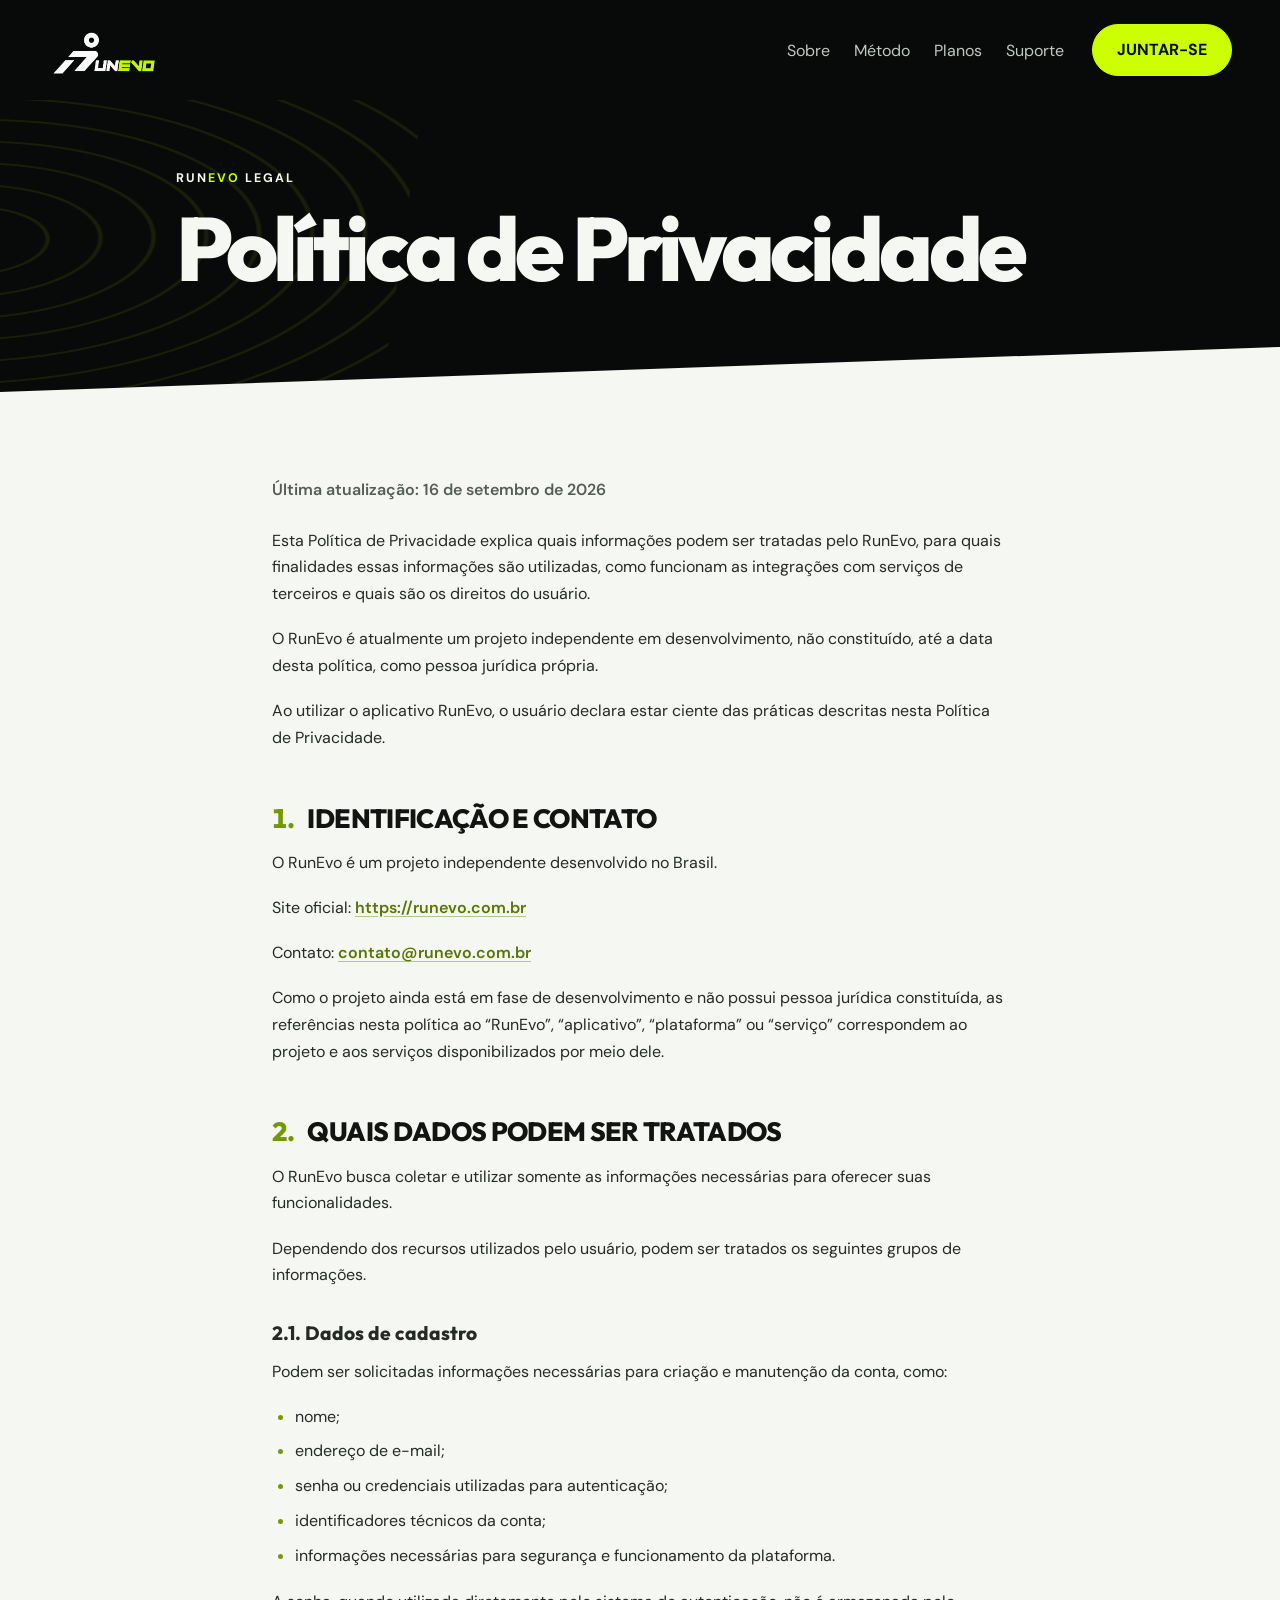
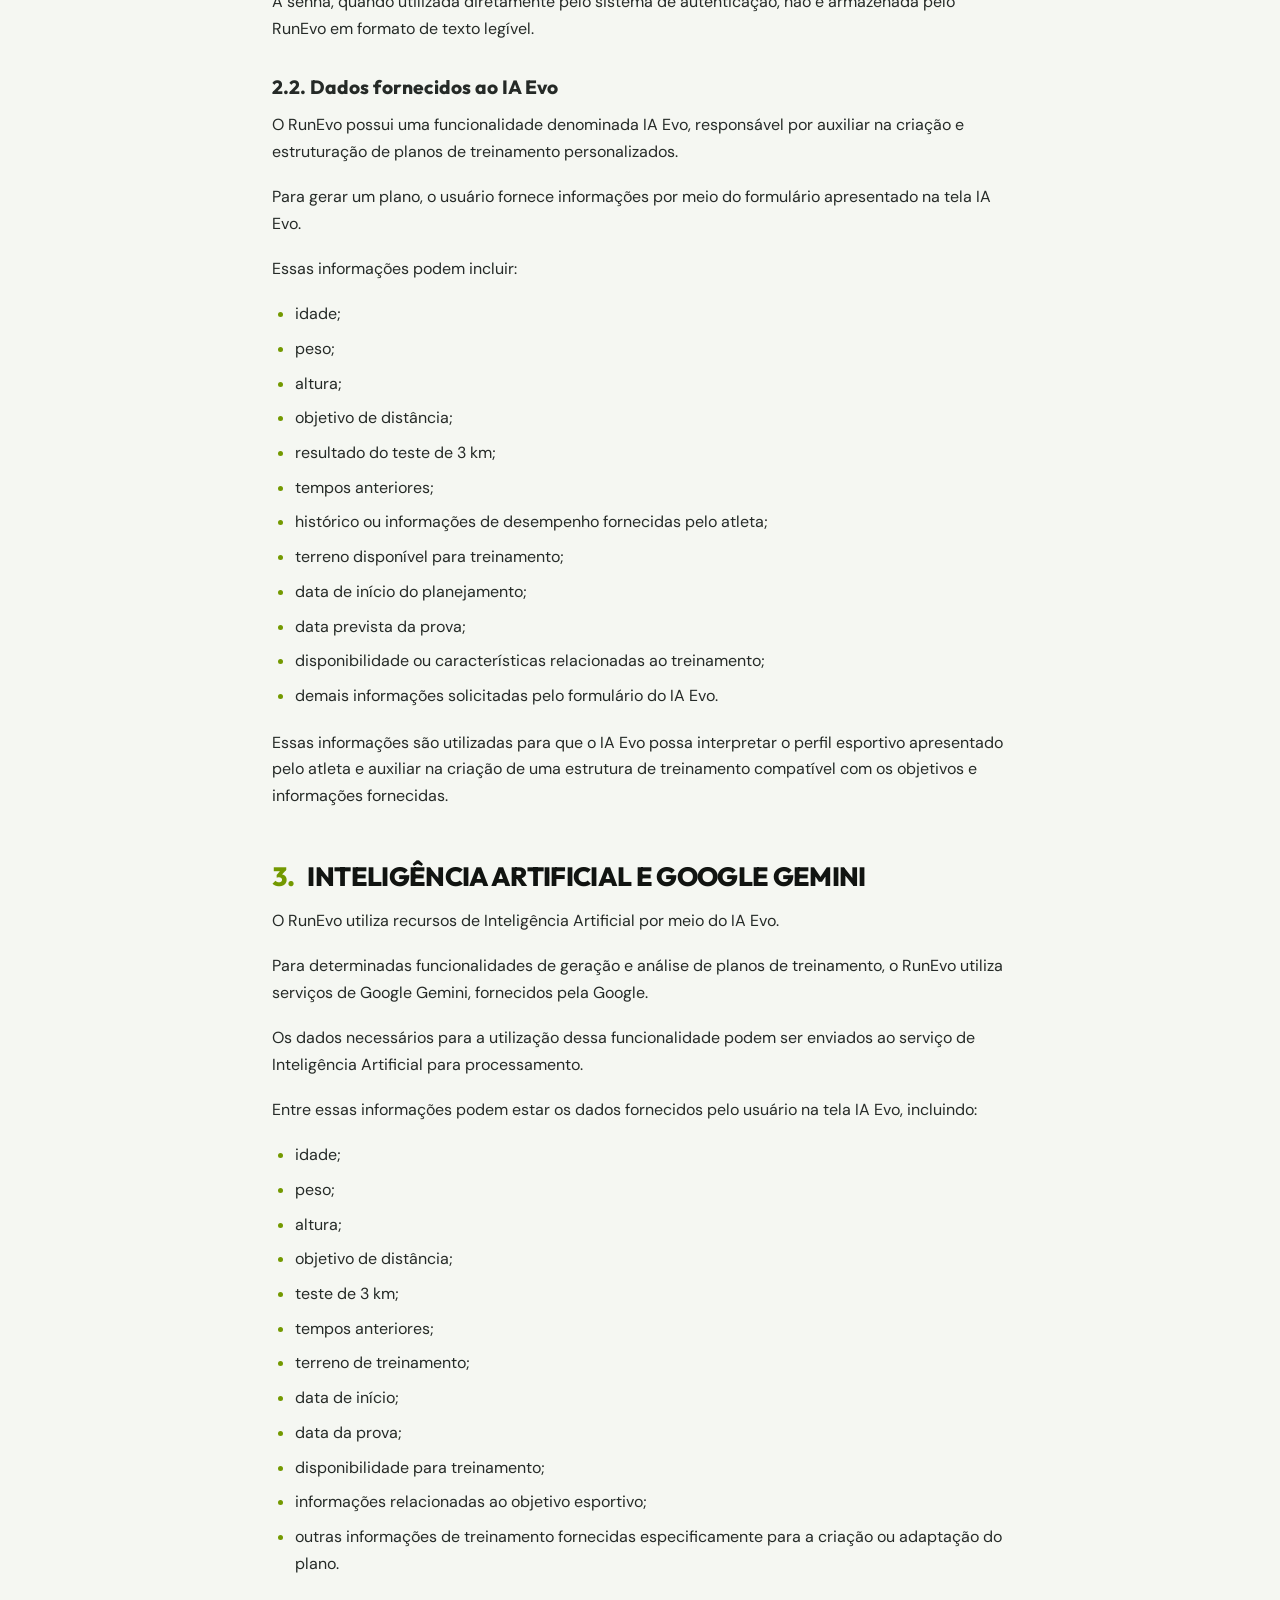
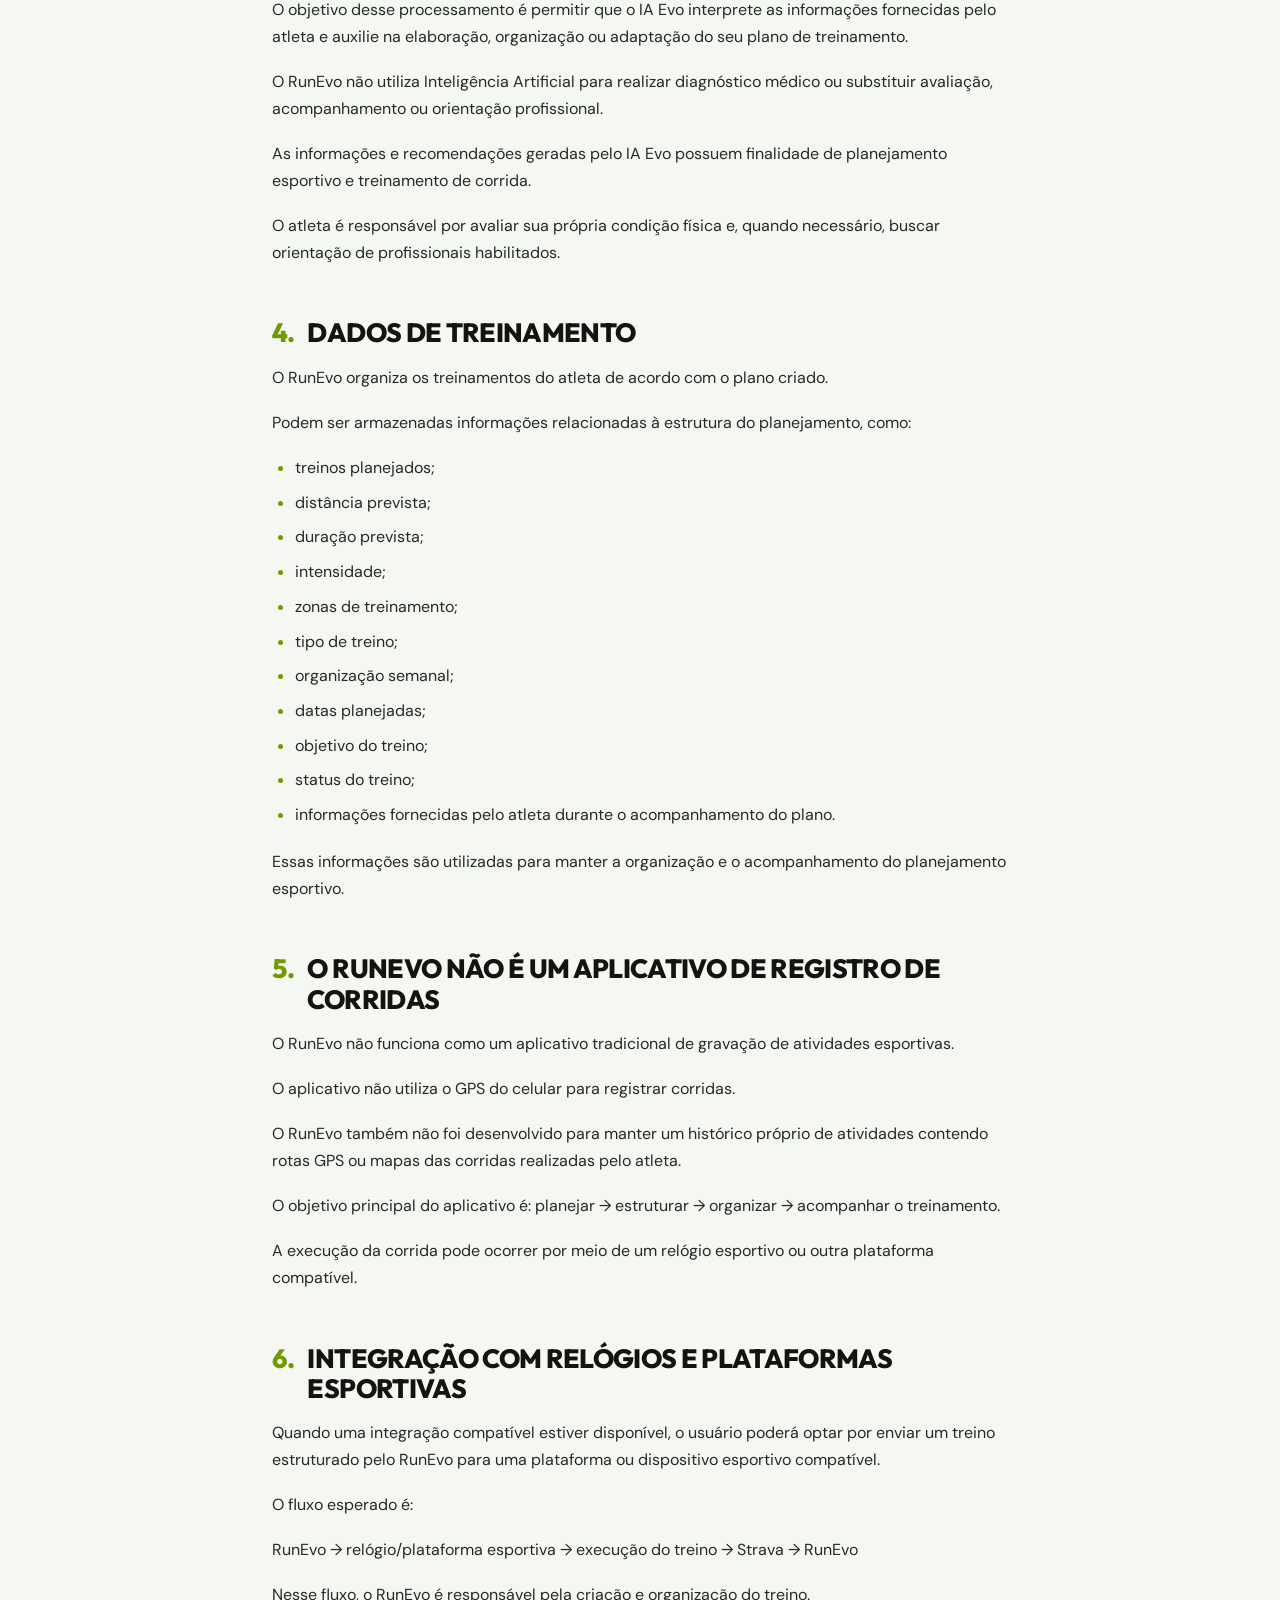
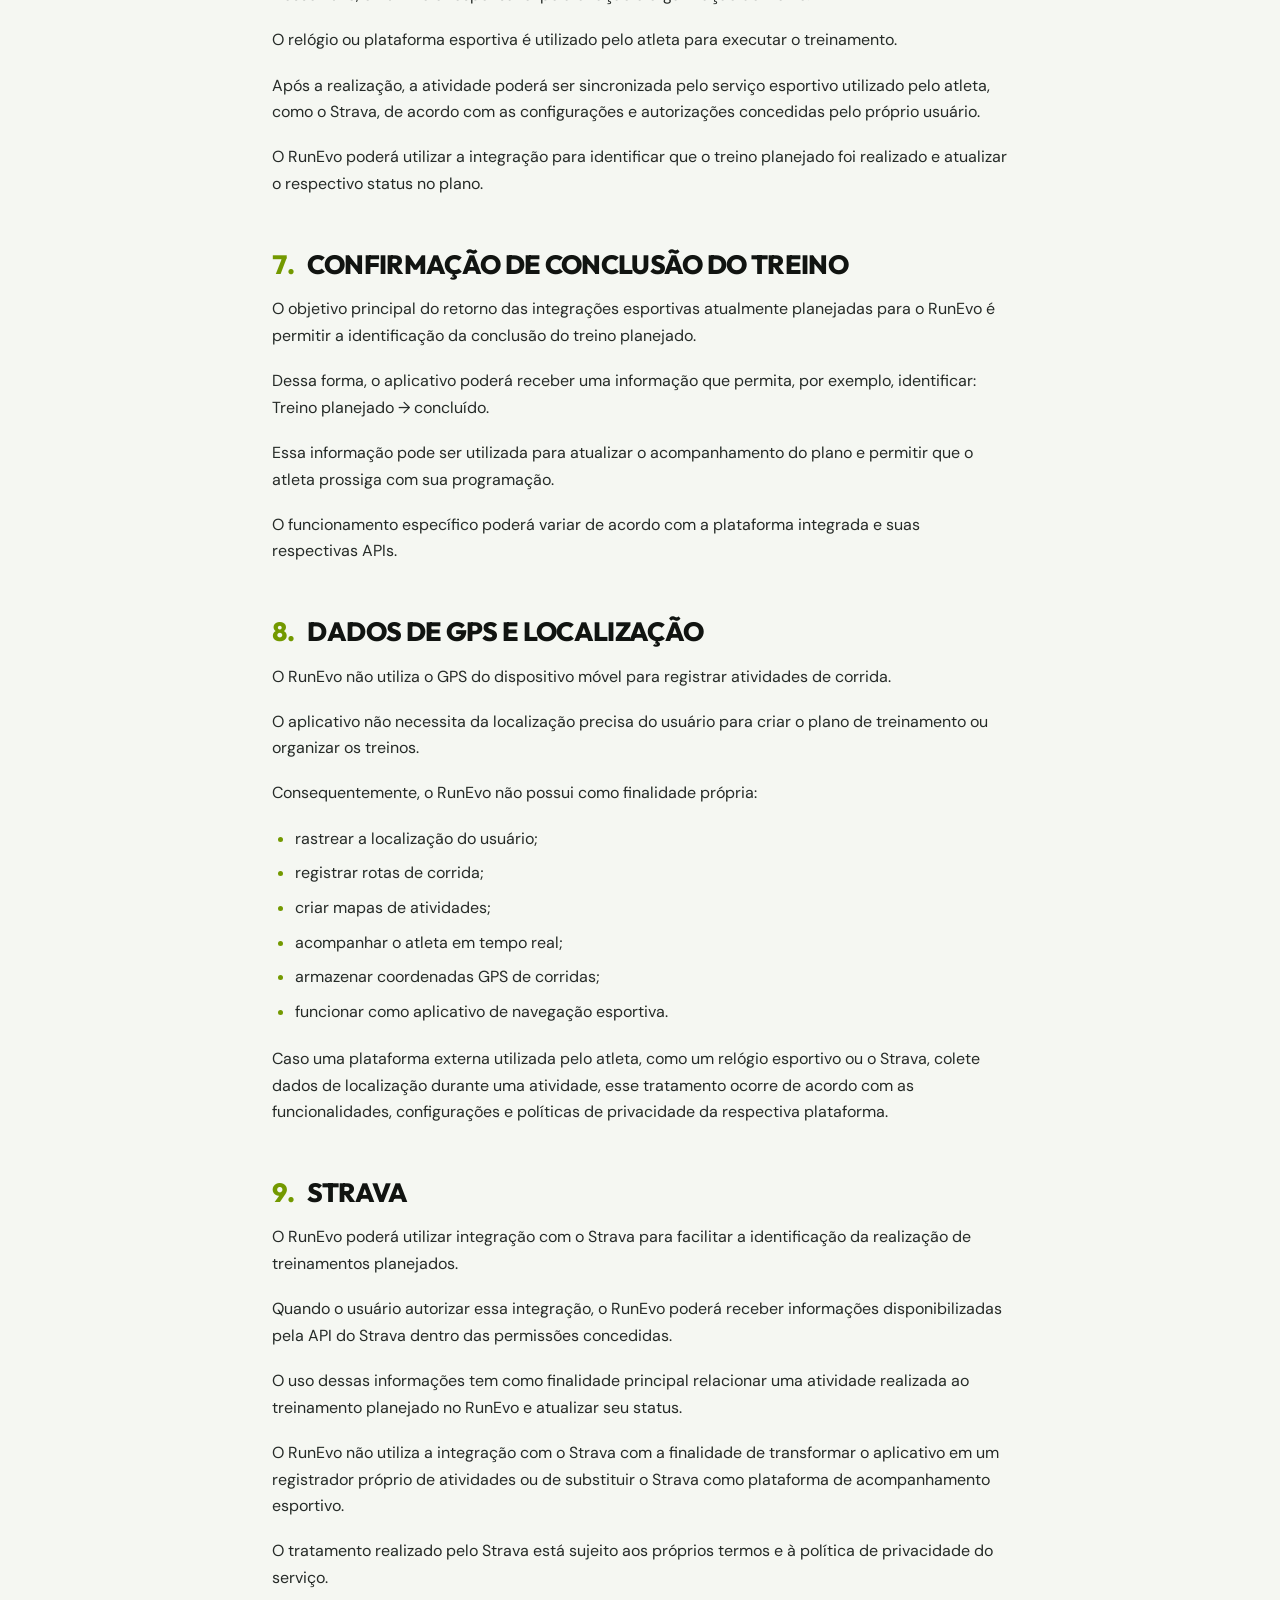
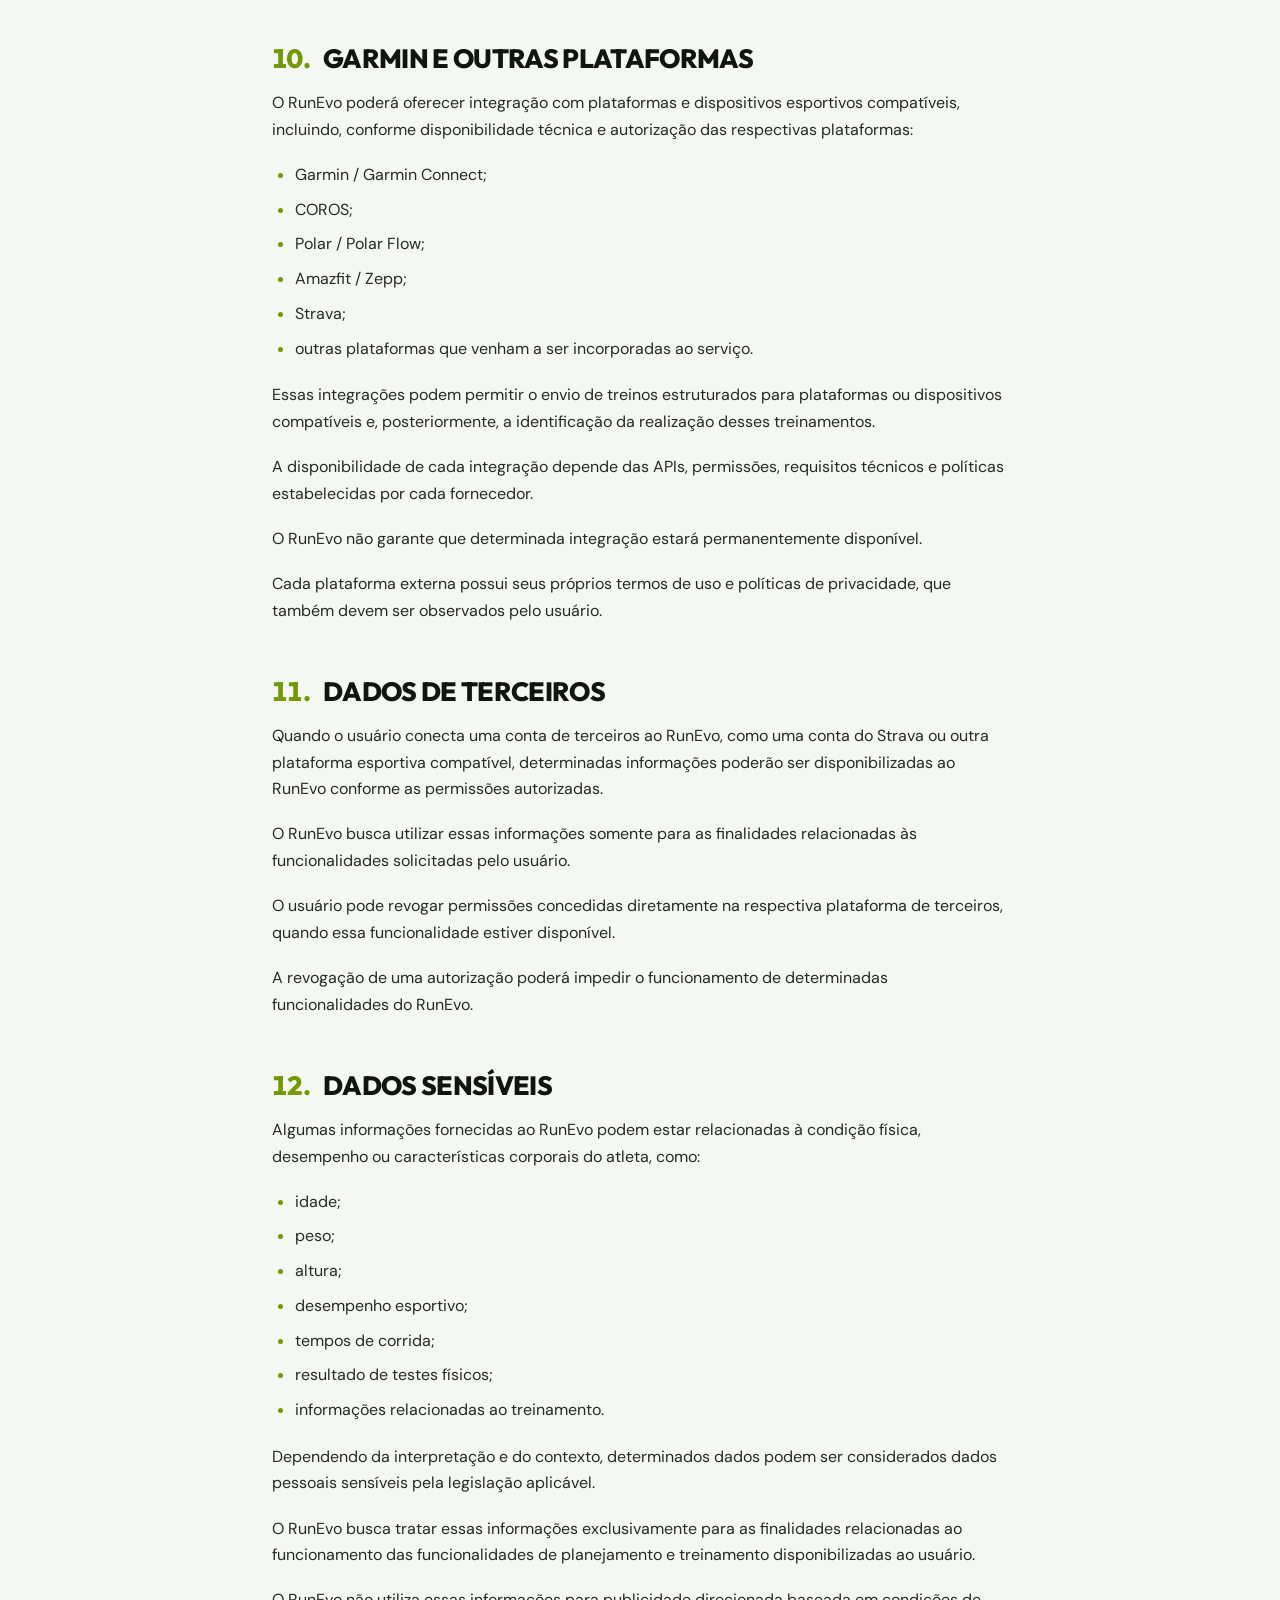
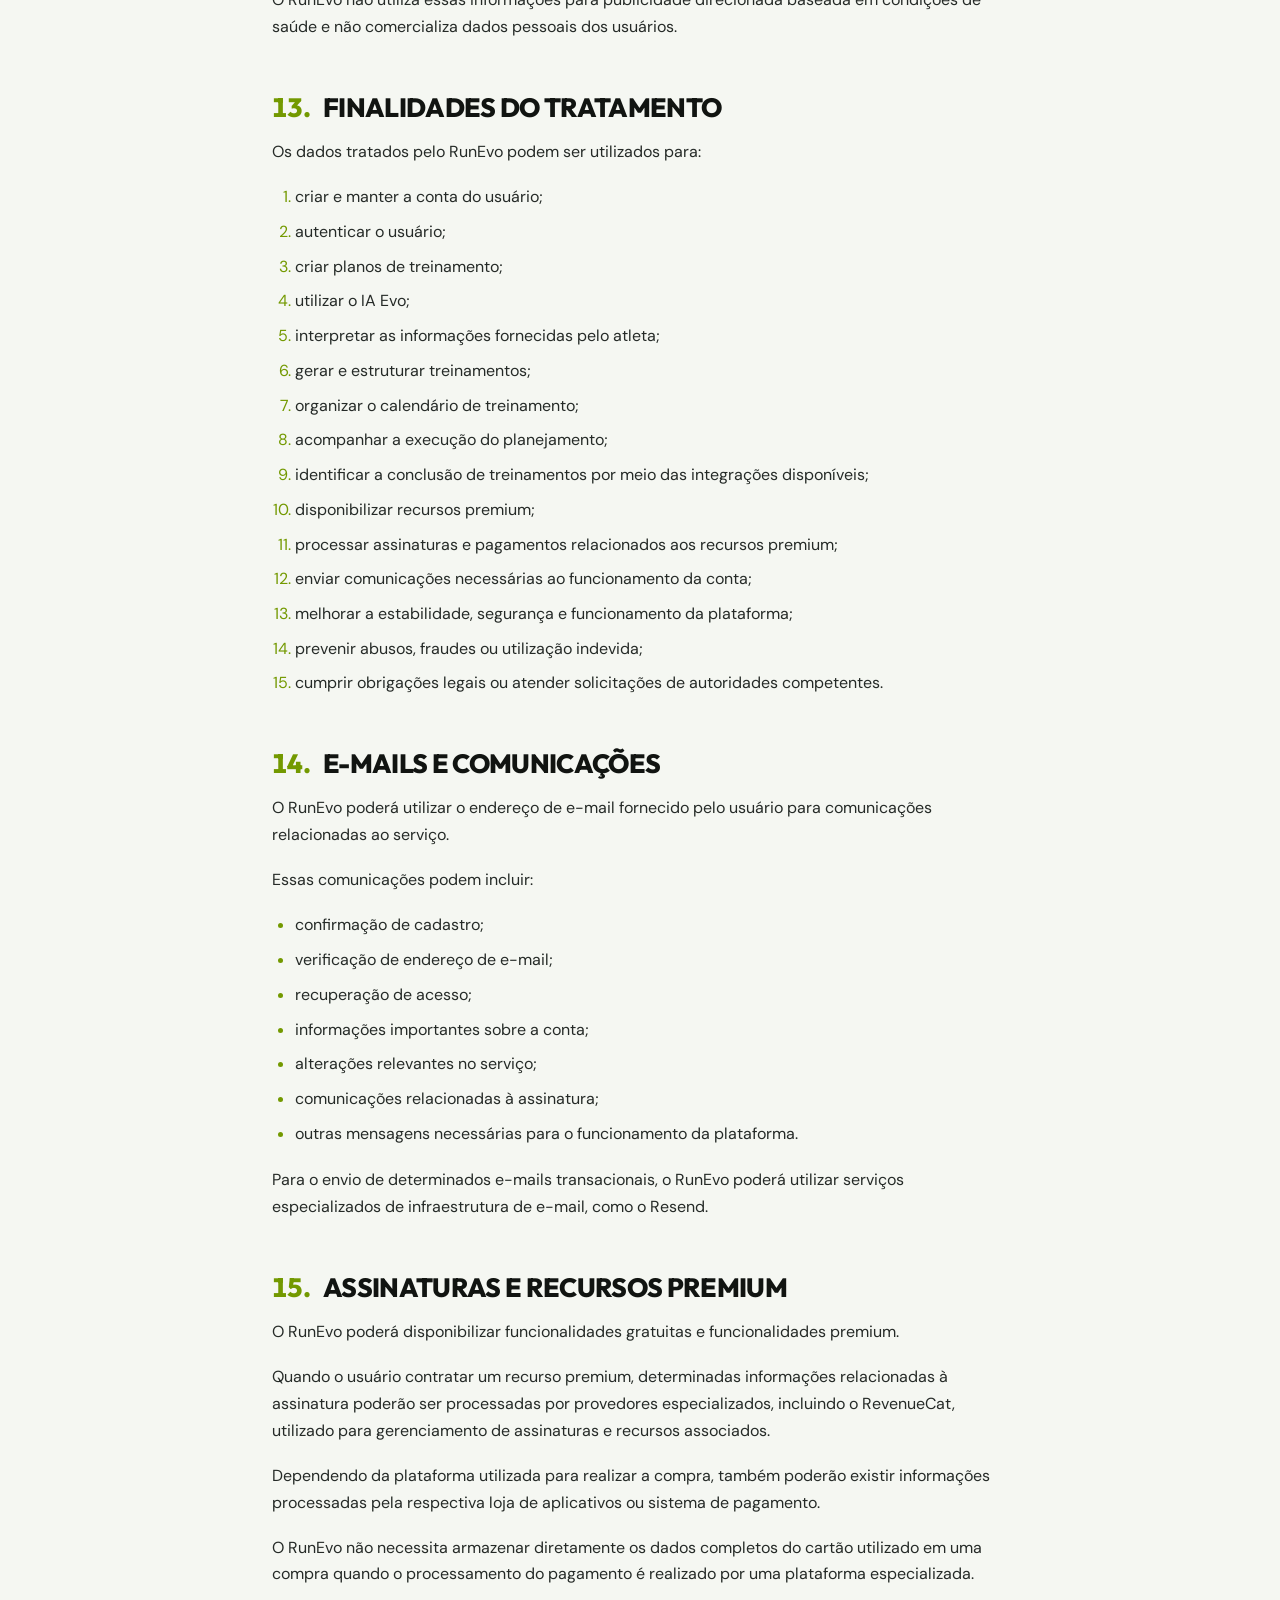
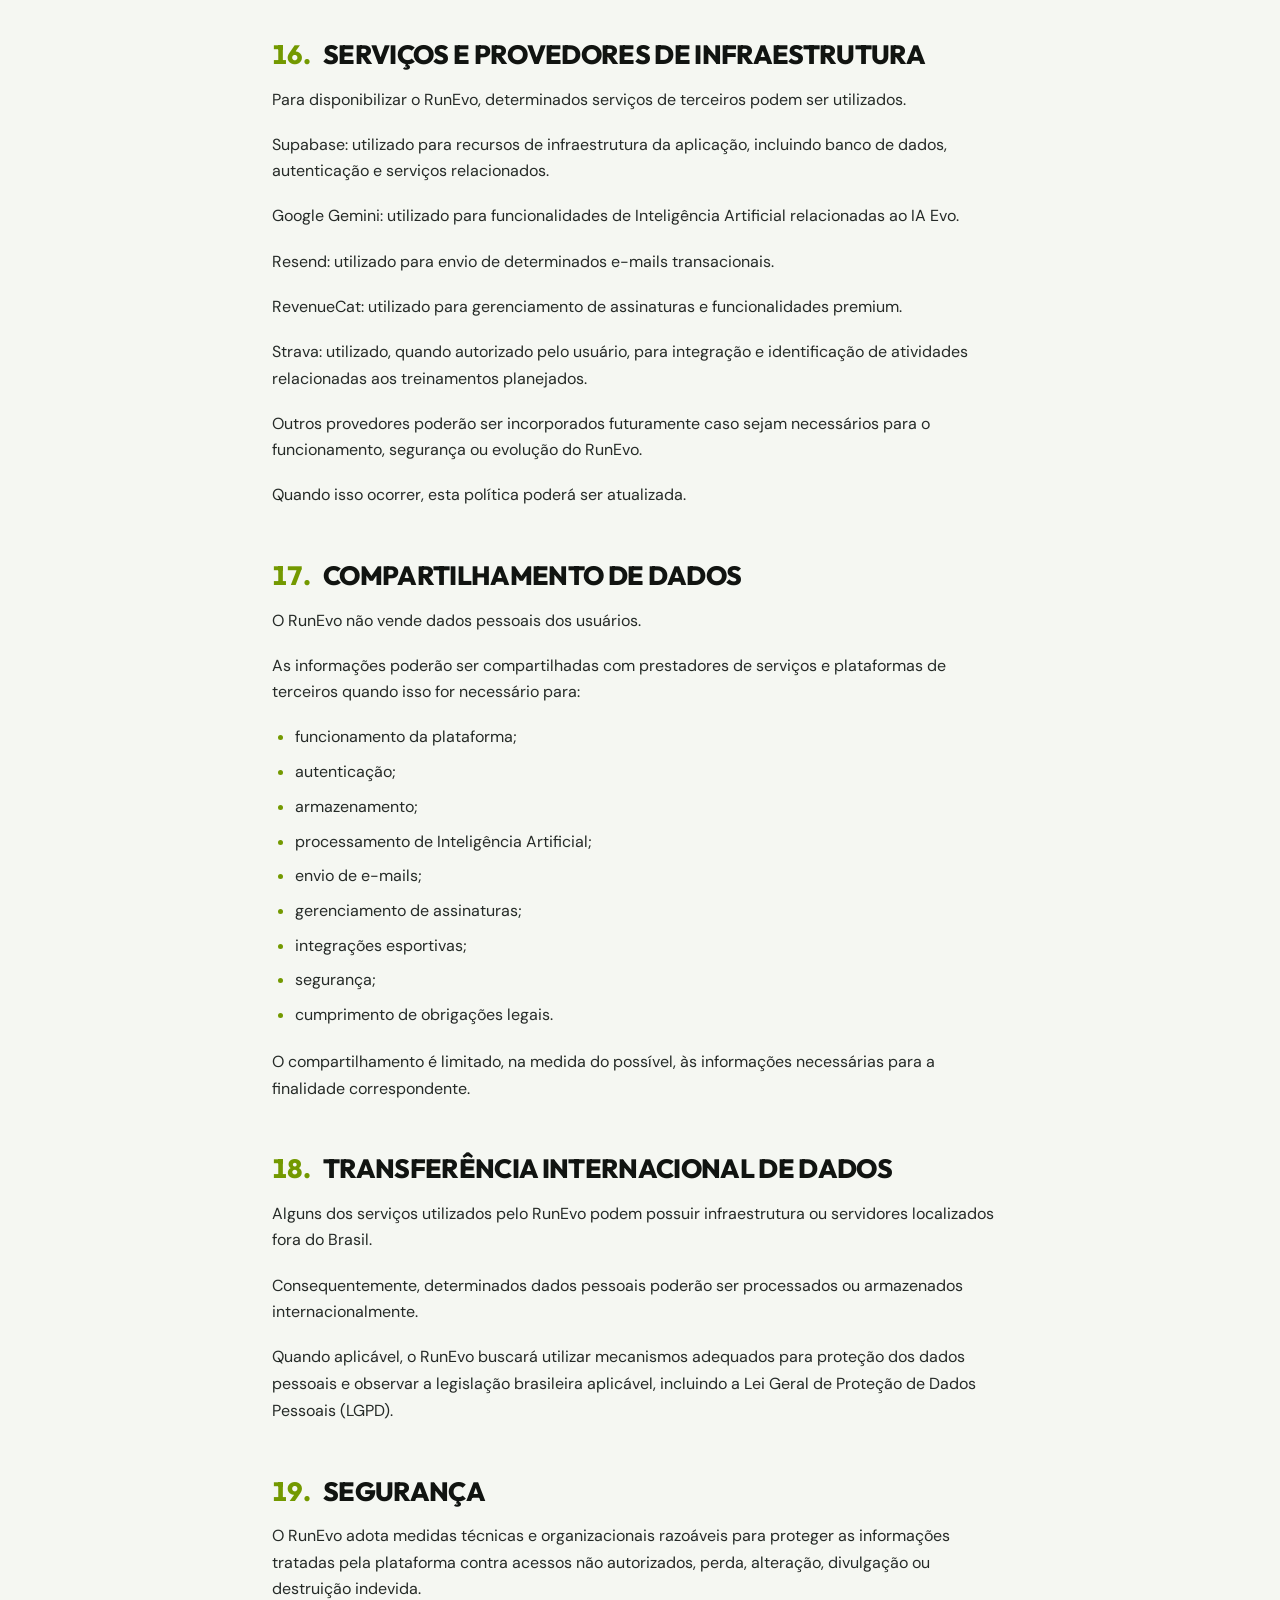
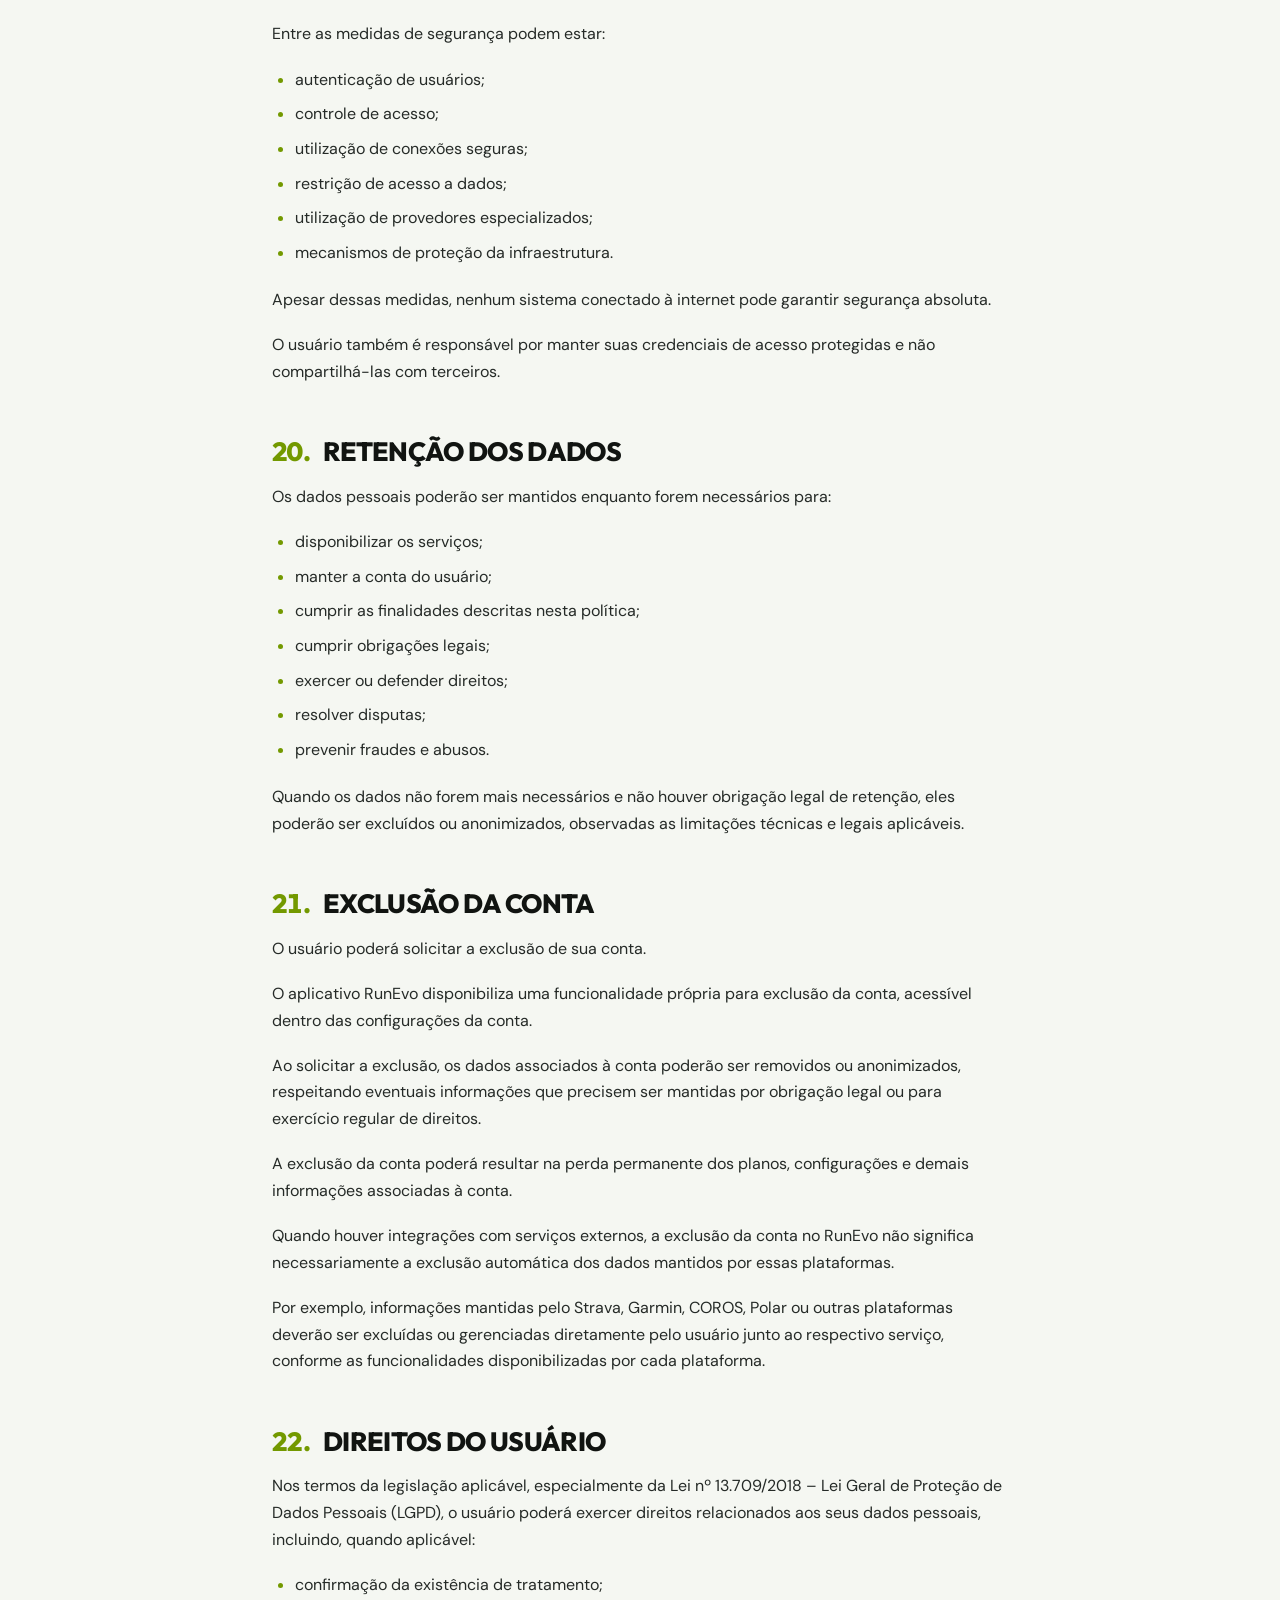
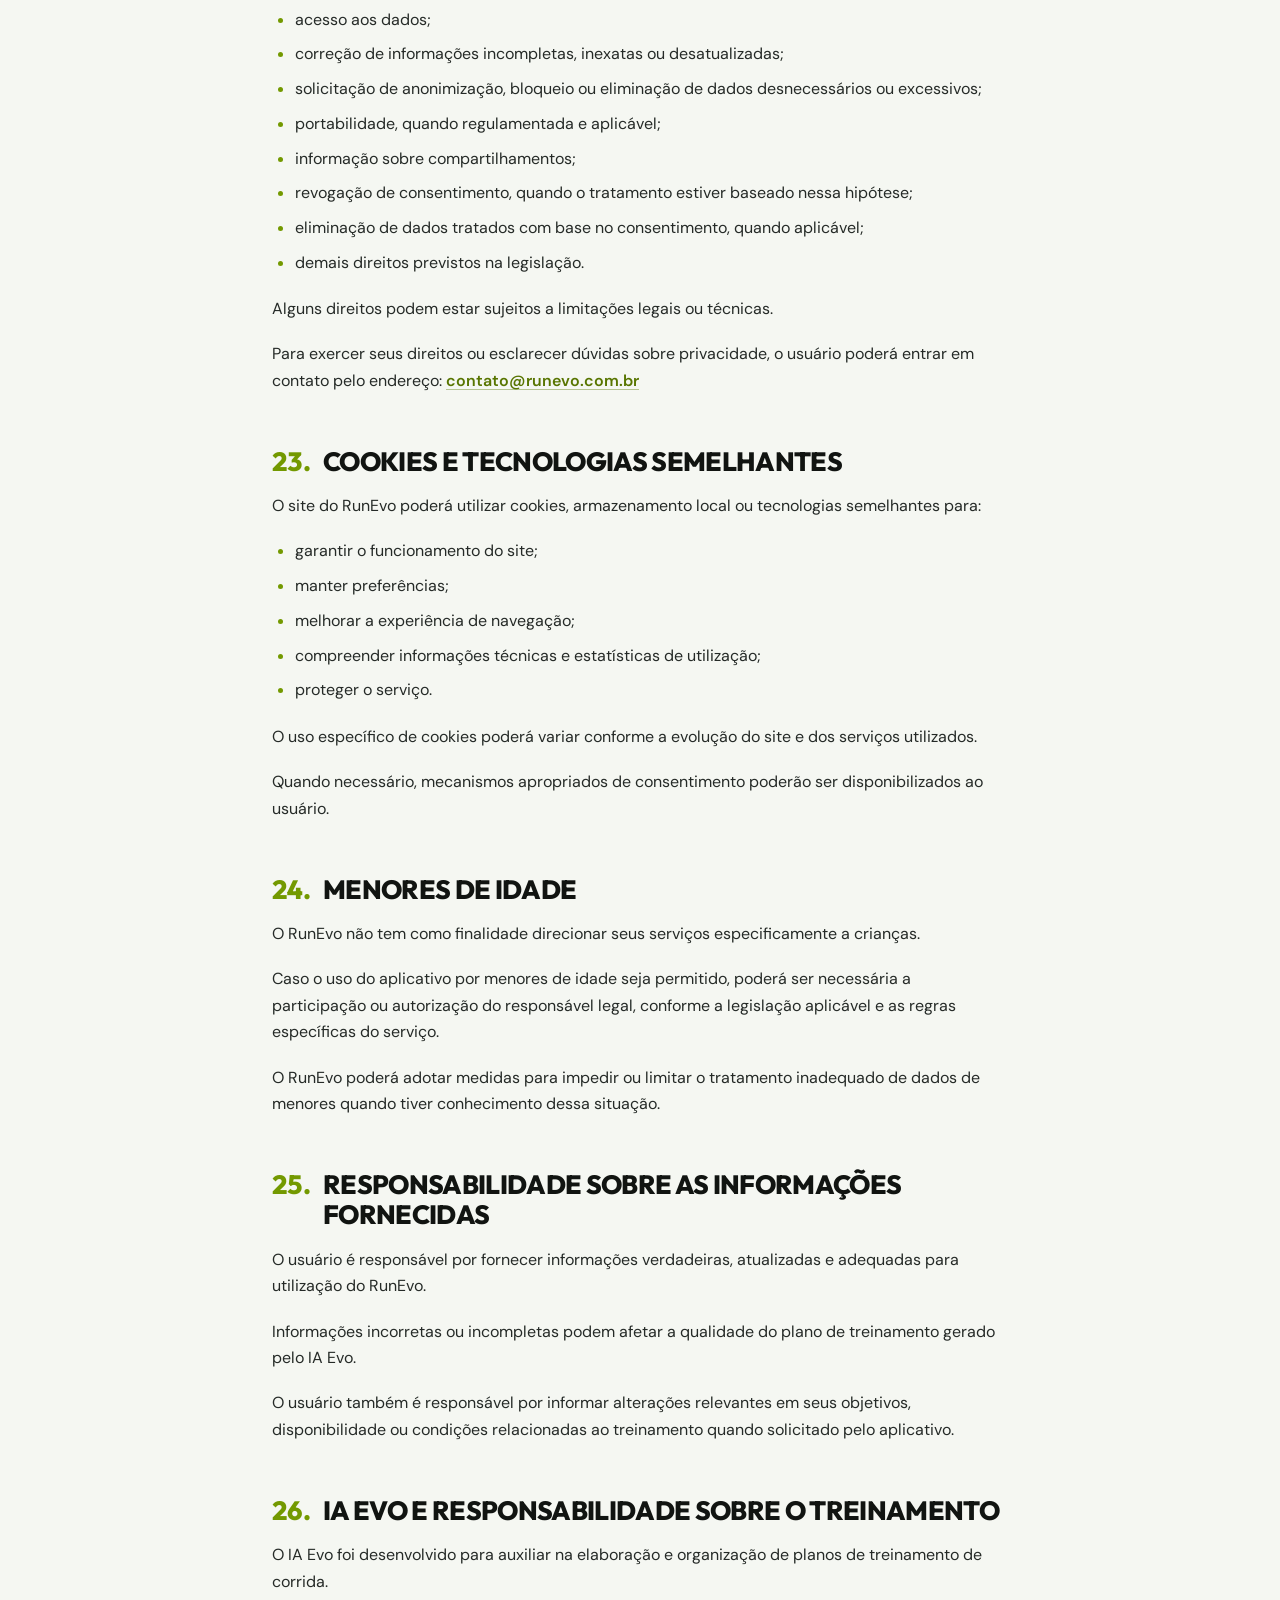
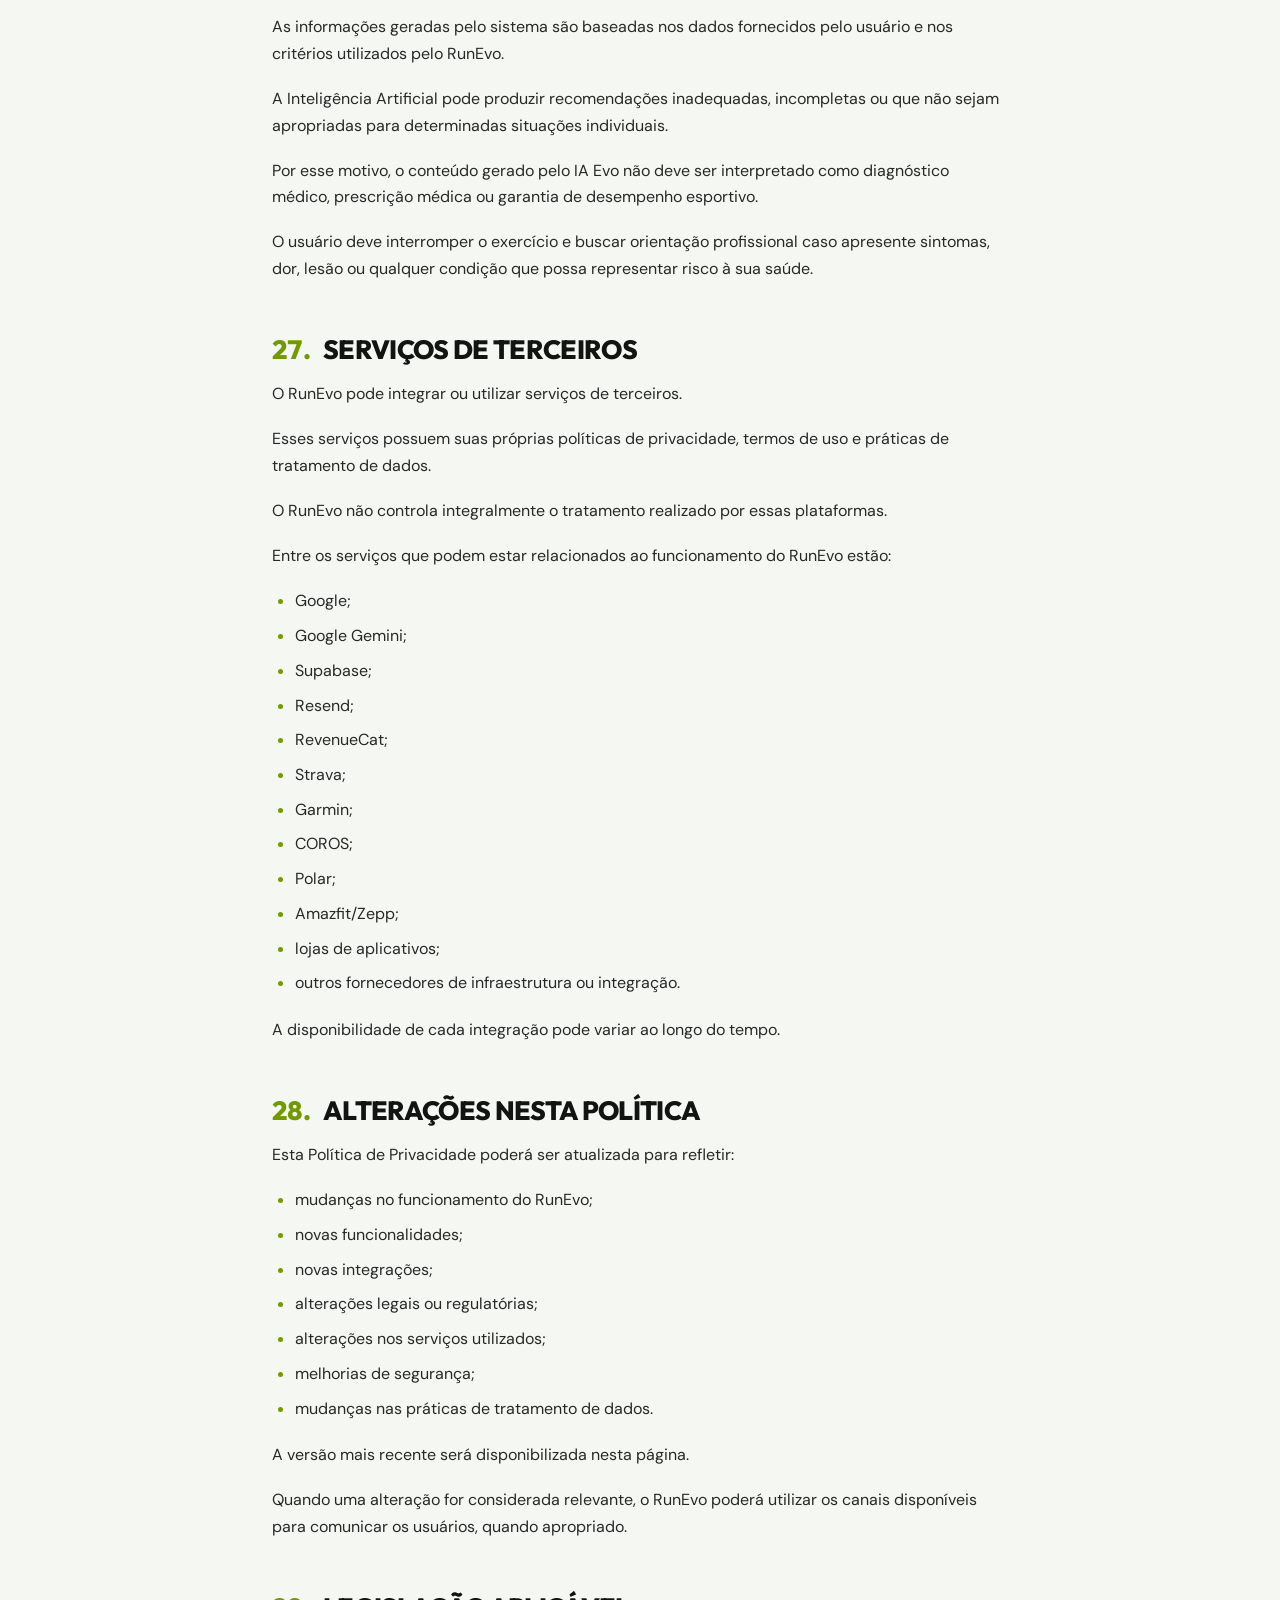
==== commit 7fc13a47: "atualizando termos e politica" ====
--- a/politica-de-privacidade.html
+++ b/politica-de-privacidade.html
@@ -14,7 +14,7 @@
       <div class="runna-nav">
         <div class="runna-nav-container">
           <div class="nav_logo-wrapper">
-            <a class="runna-nav-logo" href="index.html" aria-label="RunEvo, página inicial">
+            <a class="runna-nav-logo" href="/" aria-label="RunEvo, página inicial">
               <img class="runevo-logo" src="assets/runevo-logo.png" alt="RunEvo" width="110" height="36" />
             </a>
           </div>
@@ -26,17 +26,17 @@
               </button>
             </div>
             <div class="nav-links">
-              <a class="nav_link" href="index.html#inicio">Sobre</a>
-              <a class="nav_link" href="index.html#recursos">Método</a>
-              <a class="nav_link" href="index.html#planos">Planos</a>
-              <a class="nav_link" href="index.html#suporte">Suporte</a>
+              <a class="nav_link" href="/#inicio">Sobre</a>
+              <a class="nav_link" href="/#recursos">Método</a>
+              <a class="nav_link" href="/#planos">Planos</a>
+              <a class="nav_link" href="/#suporte">Suporte</a>
             </div>
             <div class="nav_button-group nav_button-group--mobile">
-              <a class="button is-salmon-button is-nav-button" href="index.html#proximo-nivel">Junte-se</a>
+              <a class="button is-salmon-button is-nav-button" href="/#proximo-nivel">Junte-se</a>
             </div>
           </nav>
           <div class="nav_button-group nav_button-group--desktop">
-            <a class="button is-salmon-button is-nav-button" href="index.html#proximo-nivel">JUNTAR-SE</a>
+            <a class="button is-salmon-button is-nav-button" href="/#proximo-nivel">JUNTAR-SE</a>
           </div>
           <button class="runna-nav-burger" type="button" aria-label="Abrir menu" aria-expanded="false" aria-controls="primary-navigation" data-menu-toggle>
             <svg class="runna-nav-burger-icon" viewBox="0 0 24 24" fill="none" aria-hidden="true">
@@ -59,167 +59,397 @@
 
       <section class="legal-document">
         <article class="legal-content">
-          <p class="legal-date">Data de vigência: 16 de setembro de 2026</p>
-          <p>Esta Política de Privacidade explica como o RunEvo coleta, utiliza, armazena, compartilha e protege dados pessoais quando você acessa o site, cria uma conta ou utiliza o aplicativo e suas integrações.</p>
-          <p>O tratamento é realizado de acordo com a legislação brasileira aplicável, especialmente a Lei Geral de Proteção de Dados Pessoais — LGPD (Lei nº 13.709/2018).</p>
-
-          <div class="legal-notice">
-            <strong>Privacidade desde o planejamento</strong>
-            <p>O RunEvo busca utilizar apenas os dados necessários para criar e adaptar seus treinos, operar as integrações escolhidas por você e manter o serviço seguro.</p>
-          </div>
-
-          <section id="responsavel">
-            <h2><span>1.</span> Responsável e contato</h2>
-            <p>O RunEvo é um projeto independente desenvolvido no Brasil. Até a constituição de pessoa jurídica própria, as referências a “RunEvo”, “nós” ou “nosso” correspondem ao projeto e aos serviços disponibilizados por meio dele.</p>
-            <p>Solicitações relacionadas à privacidade podem ser enviadas para <a href="mailto:contato@runevo.com.br">contato@runevo.com.br</a>.</p>
-          </section>
-
-          <section id="dados-coletados">
-            <h2><span>2.</span> Dados que podemos tratar</h2>
-            <p>Dependendo das funcionalidades utilizadas, poderemos tratar:</p>
-            <ul>
-              <li><strong>Dados de cadastro:</strong> nome, e-mail, identificador da conta e informações de autenticação.</li>
-              <li><strong>Perfil esportivo:</strong> idade, peso, altura, disponibilidade, experiência, objetivos, histórico e resultados informados por você.</li>
-              <li><strong>Dados de treinamento:</strong> treinos planejados, intensidade, distância, duração, zonas, status, check-ins, dores relatadas, percepção de esforço e feedbacks.</li>
-              <li><strong>Dados de integrações:</strong> informações autorizadas por serviços como Strava e plataformas de relógios esportivos.</li>
-              <li><strong>Dados técnicos:</strong> dispositivo, sistema operacional, endereço IP, registros de acesso, eventos de segurança e diagnóstico.</li>
-              <li><strong>Dados de pagamento:</strong> status da assinatura e identificadores da transação fornecidos pela loja ou processador. Dados completos do cartão são tratados pelo provedor de pagamento.</li>
-            </ul>
-          </section>
-
-          <section id="ia-evo">
-            <h2><span>3.</span> IA EVO e inteligência artificial</h2>
-            <p>A IA EVO utiliza dados fornecidos por você para criar, analisar e ajustar planos de treinamento. Informações relevantes poderão ser enviadas a provedores tecnológicos de inteligência artificial, como o Google Gemini, somente na medida necessária para processar a funcionalidade solicitada.</p>
-            <p>Buscamos limitar os dados encaminhados e configurar os provedores conforme as opções técnicas disponíveis. A IA EVO não realiza diagnóstico médico nem substitui avaliação profissional.</p>
-          </section>
-
-          <section id="finalidades">
-            <h2><span>4.</span> Para que utilizamos os dados</h2>
-            <p>Podemos utilizar dados pessoais para:</p>
-            <ul>
-              <li>criar e manter sua conta;</li>
-              <li>gerar, organizar e adaptar planos de treinamento;</li>
-              <li>processar check-ins e fornecer feedbacks semanais;</li>
-              <li>sincronizar treinos, atividades, estatísticas e recordes autorizados;</li>
-              <li>operar assinaturas e liberar recursos contratados;</li>
-              <li>atender solicitações e prestar suporte;</li>
-              <li>prevenir fraude, abuso e incidentes de segurança;</li>
-              <li>medir desempenho, corrigir erros e melhorar os Serviços; e</li>
-              <li>cumprir obrigações legais e proteger direitos.</li>
-            </ul>
-          </section>
-
-          <section id="bases-legais">
-            <h2><span>5.</span> Bases legais</h2>
-            <p>Conforme o caso, o tratamento poderá ocorrer para executar o contrato com você, cumprir obrigação legal, exercer direitos, atender a interesses legítimos relacionados à segurança e melhoria do serviço ou mediante seu consentimento.</p>
-            <p>Quando o tratamento depender de consentimento, você poderá revogá-lo pelos meios disponibilizados, sem afetar tratamentos já realizados de forma legítima.</p>
-          </section>
-
-          <section id="dados-sensiveis">
-            <h2><span>6.</span> Informações de saúde e dados sensíveis</h2>
-            <p>Respostas sobre dores, lesões, limitações ou condições físicas podem revelar informações relacionadas à saúde. Esses dados serão utilizados somente para as finalidades informadas, com proteção compatível e base legal adequada.</p>
-            <p>Não envie laudos, exames ou informações médicas que não sejam solicitadas e necessárias ao recurso utilizado.</p>
-          </section>
-
-          <section id="gps">
-            <h2><span>7.</span> GPS e localização</h2>
-            <p>O RunEvo não foi projetado para gravar corridas pelo GPS do celular, acompanhar o atleta em tempo real ou manter rotas próprias. O foco do aplicativo é planejar, organizar e acompanhar o treinamento.</p>
-            <p>Se um relógio ou plataforma conectada coletar localização durante uma atividade, o tratamento será realizado conforme as configurações e políticas desse terceiro. O RunEvo poderá receber dados derivados da atividade apenas dentro das permissões concedidas.</p>
-          </section>
-
-          <section id="strava">
-            <h2><span>8.</span> Strava e plataformas esportivas</h2>
-            <p>Ao conectar o Strava ou outro serviço compatível, você autoriza o RunEvo a acessar as informações indicadas na tela de permissão. Esses dados poderão ser usados para identificar a conclusão de treinos, atualizar estatísticas e registrar recordes.</p>
-            <p>Você poderá desconectar a integração pelas configurações disponíveis. A revogação impede novos acessos, mas não exclui automaticamente dados que já tenham sido tratados legitimamente; para isso, você poderá solicitar a exclusão da conta ou dos dados associados.</p>
-          </section>
-
-          <section id="terceiros">
-            <h2><span>9.</span> Serviços e provedores</h2>
-            <p>Para operar os Serviços, poderemos utilizar fornecedores de:</p>
-            <ul>
-              <li>hospedagem, banco de dados e armazenamento;</li>
-              <li>autenticação e segurança;</li>
-              <li>inteligência artificial e processamento de linguagem;</li>
-              <li>análise de desempenho e diagnóstico de falhas;</li>
-              <li>comunicação e suporte;</li>
-              <li>pagamentos, assinaturas e lojas de aplicativos; e</li>
-              <li>integrações esportivas autorizadas pelo usuário.</li>
-            </ul>
-            <p>Esses fornecedores recebem somente os dados necessários para executar seus serviços e estão sujeitos a obrigações contratuais e legais próprias.</p>
-          </section>
-
-          <section id="compartilhamento">
-            <h2><span>10.</span> Quando compartilhamos dados</h2>
-            <p>Não vendemos dados pessoais. O compartilhamento poderá ocorrer com provedores que atuam em nosso nome, plataformas conectadas por sua escolha, autoridades quando houver obrigação legal ou partes envolvidas em reorganização societária, sempre observadas as salvaguardas aplicáveis.</p>
-          </section>
-
-          <section id="transferencia">
-            <h2><span>11.</span> Transferência internacional</h2>
-            <p>Alguns fornecedores poderão processar dados fora do Brasil. Nessas situações, adotaremos medidas compatíveis com a LGPD para assegurar proteção adequada, como cláusulas contratuais e avaliações dos prestadores utilizados.</p>
-          </section>
-
-          <section id="seguranca">
-            <h2><span>12.</span> Segurança</h2>
-            <p>Adotamos medidas técnicas e administrativas razoáveis para proteger dados contra acesso não autorizado, perda, alteração, divulgação ou destruição. Nenhum sistema é completamente imune a riscos; por isso, também recomendamos o uso de senha forte e a proteção do dispositivo.</p>
-          </section>
-
-          <section id="retencao">
-            <h2><span>13.</span> Retenção</h2>
-            <p>Os dados serão mantidos pelo período necessário para prestar os Serviços, cumprir as finalidades descritas, atender obrigações legais, resolver disputas e proteger direitos. Depois disso, poderão ser excluídos ou anonimizados, salvo quando a retenção for permitida ou exigida por lei.</p>
-          </section>
-
-          <section id="direitos">
-            <h2><span>14.</span> Seus direitos</h2>
-            <p>Nos termos da LGPD, você poderá solicitar, conforme aplicável:</p>
-            <ul>
-              <li>confirmação e acesso aos dados;</li>
-              <li>correção de informações incompletas ou inexatas;</li>
-              <li>anonimização, bloqueio ou eliminação de dados desnecessários;</li>
-              <li>portabilidade, quando regulamentada;</li>
-              <li>informações sobre compartilhamentos;</li>
-              <li>revogação do consentimento;</li>
-              <li>revisão de decisões automatizadas que afetem seus interesses; e</li>
-              <li>oposição a tratamentos realizados em desacordo com a lei.</li>
-            </ul>
-            <p>Para proteger sua conta, poderemos solicitar informações adicionais para confirmar sua identidade antes de atender ao pedido.</p>
-          </section>
-
-          <section id="exclusao">
-            <h2><span>15.</span> Exclusão da conta</h2>
-            <p>Você poderá solicitar a exclusão da conta pelos recursos disponíveis no aplicativo ou pelo e-mail de contato. A exclusão poderá remover permanentemente planos, check-ins, estatísticas e configurações, respeitados os prazos legais de retenção.</p>
-            <p>Dados mantidos diretamente por terceiros, como Strava, Garmin, COROS, Polar, Apple ou Google, deverão ser gerenciados junto ao respectivo serviço.</p>
-          </section>
-
-          <section id="cookies">
-            <h2><span>16.</span> Cookies e tecnologias semelhantes</h2>
-            <p>O site poderá utilizar cookies essenciais para funcionamento, segurança e preferências. Tecnologias analíticas ou publicitárias somente serão utilizadas conforme a legislação e as escolhas apresentadas ao usuário.</p>
-          </section>
-
-          <section id="menores">
-            <h2><span>17.</span> Menores de idade</h2>
-            <p>Os Serviços não são direcionados à coleta intencional de dados de crianças sem a participação do responsável legal. Se identificarmos tratamento inadequado de dados de menor, adotaremos medidas para restringir o acesso e eliminar as informações quando cabível.</p>
-          </section>
-
-          <section id="decisoes-automatizadas">
-            <h2><span>18.</span> Decisões automatizadas</h2>
-            <p>A IA EVO poderá produzir recomendações e ajustes automatizados com base nas informações fornecidas. Você poderá enviar uma solicitação para obter esclarecimentos ou pedir revisão quando uma decisão automatizada afetar seus interesses.</p>
-          </section>
-
-          <section id="alteracoes">
-            <h2><span>19.</span> Alterações desta Política</h2>
-            <p>Esta Política poderá ser atualizada para refletir mudanças nos Serviços, nos fornecedores ou na legislação. Alterações relevantes poderão ser comunicadas pelos canais disponíveis. A versão vigente será identificada pela data de vigência no início da página.</p>
-          </section>
-
-          <section id="contato">
-            <h2><span>20.</span> Contato</h2>
-            <p>Para dúvidas, solicitações ou exercício de direitos relacionados à privacidade, entre em contato:</p>
-            <address class="legal-contact">
-              <strong>RunEvo</strong>
-              <a href="mailto:contato@runevo.com.br">contato@runevo.com.br</a>
-              <a href="https://runevo.com.br">runevo.com.br</a>
-            </address>
-          </section>
-        </article>
+          <p class="legal-date">Última atualização: 16 de setembro de 2026</p>
+          <p>Esta Política de Privacidade explica quais informações podem ser tratadas pelo RunEvo, para quais finalidades essas informações são utilizadas, como funcionam as integrações com serviços de terceiros e quais são os direitos do usuário.</p>
+          <p>O RunEvo é atualmente um projeto independente em desenvolvimento, não constituído, até a data desta política, como pessoa jurídica própria.</p>
+          <p>Ao utilizar o aplicativo RunEvo, o usuário declara estar ciente das práticas descritas nesta Política de Privacidade.</p>
+        <section id="identificacao-e-contato">
+          <h2><span>1.</span> IDENTIFICAÇÃO E CONTATO</h2>
+          <p>O RunEvo é um projeto independente desenvolvido no Brasil.</p>
+          <p>Site oficial: <a href="https://runevo.com.br">https://runevo.com.br</a></p>
+          <p>Contato: <a href="mailto:contato@runevo.com.br">contato@runevo.com.br</a></p>
+          <p>Como o projeto ainda está em fase de desenvolvimento e não possui pessoa jurídica constituída, as referências nesta política ao “RunEvo”, “aplicativo”, “plataforma” ou “serviço” correspondem ao projeto e aos serviços disponibilizados por meio dele.</p>
+        </section>
+        <section id="quais-dados-podem-ser-tratados">
+          <h2><span>2.</span> QUAIS DADOS PODEM SER TRATADOS</h2>
+          <p>O RunEvo busca coletar e utilizar somente as informações necessárias para oferecer suas funcionalidades.</p>
+          <p>Dependendo dos recursos utilizados pelo usuário, podem ser tratados os seguintes grupos de informações.</p>
+          <h3>2.1. Dados de cadastro</h3>
+          <p>Podem ser solicitadas informações necessárias para criação e manutenção da conta, como:</p>
+          <ul>
+            <li>nome;</li>
+            <li>endereço de e-mail;</li>
+            <li>senha ou credenciais utilizadas para autenticação;</li>
+            <li>identificadores técnicos da conta;</li>
+            <li>informações necessárias para segurança e funcionamento da plataforma.</li>
+          </ul>
+          <p>A senha, quando utilizada diretamente pelo sistema de autenticação, não é armazenada pelo RunEvo em formato de texto legível.</p>
+          <h3>2.2. Dados fornecidos ao IA Evo</h3>
+          <p>O RunEvo possui uma funcionalidade denominada IA Evo, responsável por auxiliar na criação e estruturação de planos de treinamento personalizados.</p>
+          <p>Para gerar um plano, o usuário fornece informações por meio do formulário apresentado na tela IA Evo.</p>
+          <p>Essas informações podem incluir:</p>
+          <ul>
+            <li>idade;</li>
+            <li>peso;</li>
+            <li>altura;</li>
+            <li>objetivo de distância;</li>
+            <li>resultado do teste de 3 km;</li>
+            <li>tempos anteriores;</li>
+            <li>histórico ou informações de desempenho fornecidas pelo atleta;</li>
+            <li>terreno disponível para treinamento;</li>
+            <li>data de início do planejamento;</li>
+            <li>data prevista da prova;</li>
+            <li>disponibilidade ou características relacionadas ao treinamento;</li>
+            <li>demais informações solicitadas pelo formulário do IA Evo.</li>
+          </ul>
+          <p>Essas informações são utilizadas para que o IA Evo possa interpretar o perfil esportivo apresentado pelo atleta e auxiliar na criação de uma estrutura de treinamento compatível com os objetivos e informações fornecidas.</p>
+        </section>
+        <section id="inteligencia-artificial-e-google-gemini">
+          <h2><span>3.</span> INTELIGÊNCIA ARTIFICIAL E GOOGLE GEMINI</h2>
+          <p>O RunEvo utiliza recursos de Inteligência Artificial por meio do IA Evo.</p>
+          <p>Para determinadas funcionalidades de geração e análise de planos de treinamento, o RunEvo utiliza serviços de Google Gemini, fornecidos pela Google.</p>
+          <p>Os dados necessários para a utilização dessa funcionalidade podem ser enviados ao serviço de Inteligência Artificial para processamento.</p>
+          <p>Entre essas informações podem estar os dados fornecidos pelo usuário na tela IA Evo, incluindo:</p>
+          <ul>
+            <li>idade;</li>
+            <li>peso;</li>
+            <li>altura;</li>
+            <li>objetivo de distância;</li>
+            <li>teste de 3 km;</li>
+            <li>tempos anteriores;</li>
+            <li>terreno de treinamento;</li>
+            <li>data de início;</li>
+            <li>data da prova;</li>
+            <li>disponibilidade para treinamento;</li>
+            <li>informações relacionadas ao objetivo esportivo;</li>
+            <li>outras informações de treinamento fornecidas especificamente para a criação ou adaptação do plano.</li>
+          </ul>
+          <p>O objetivo desse processamento é permitir que o IA Evo interprete as informações fornecidas pelo atleta e auxilie na elaboração, organização ou adaptação do seu plano de treinamento.</p>
+          <p>O RunEvo não utiliza Inteligência Artificial para realizar diagnóstico médico ou substituir avaliação, acompanhamento ou orientação profissional.</p>
+          <p>As informações e recomendações geradas pelo IA Evo possuem finalidade de planejamento esportivo e treinamento de corrida.</p>
+          <p>O atleta é responsável por avaliar sua própria condição física e, quando necessário, buscar orientação de profissionais habilitados.</p>
+        </section>
+        <section id="dados-de-treinamento">
+          <h2><span>4.</span> DADOS DE TREINAMENTO</h2>
+          <p>O RunEvo organiza os treinamentos do atleta de acordo com o plano criado.</p>
+          <p>Podem ser armazenadas informações relacionadas à estrutura do planejamento, como:</p>
+          <ul>
+            <li>treinos planejados;</li>
+            <li>distância prevista;</li>
+            <li>duração prevista;</li>
+            <li>intensidade;</li>
+            <li>zonas de treinamento;</li>
+            <li>tipo de treino;</li>
+            <li>organização semanal;</li>
+            <li>datas planejadas;</li>
+            <li>objetivo do treino;</li>
+            <li>status do treino;</li>
+            <li>informações fornecidas pelo atleta durante o acompanhamento do plano.</li>
+          </ul>
+          <p>Essas informações são utilizadas para manter a organização e o acompanhamento do planejamento esportivo.</p>
+        </section>
+        <section id="o-runevo-nao-e-um-aplicativo-de-registro-de-corridas">
+          <h2><span>5.</span> O RUNEVO NÃO É UM APLICATIVO DE REGISTRO DE CORRIDAS</h2>
+          <p>O RunEvo não funciona como um aplicativo tradicional de gravação de atividades esportivas.</p>
+          <p>O aplicativo não utiliza o GPS do celular para registrar corridas.</p>
+          <p>O RunEvo também não foi desenvolvido para manter um histórico próprio de atividades contendo rotas GPS ou mapas das corridas realizadas pelo atleta.</p>
+          <p>O objetivo principal do aplicativo é: planejar → estruturar → organizar → acompanhar o treinamento.</p>
+          <p>A execução da corrida pode ocorrer por meio de um relógio esportivo ou outra plataforma compatível.</p>
+        </section>
+        <section id="integracao-com-relogios-e-plataformas-esportivas">
+          <h2><span>6.</span> INTEGRAÇÃO COM RELÓGIOS E PLATAFORMAS ESPORTIVAS</h2>
+          <p>Quando uma integração compatível estiver disponível, o usuário poderá optar por enviar um treino estruturado pelo RunEvo para uma plataforma ou dispositivo esportivo compatível.</p>
+          <p>O fluxo esperado é:</p>
+          <p>RunEvo → relógio/plataforma esportiva → execução do treino → Strava → RunEvo</p>
+          <p>Nesse fluxo, o RunEvo é responsável pela criação e organização do treino.</p>
+          <p>O relógio ou plataforma esportiva é utilizado pelo atleta para executar o treinamento.</p>
+          <p>Após a realização, a atividade poderá ser sincronizada pelo serviço esportivo utilizado pelo atleta, como o Strava, de acordo com as configurações e autorizações concedidas pelo próprio usuário.</p>
+          <p>O RunEvo poderá utilizar a integração para identificar que o treino planejado foi realizado e atualizar o respectivo status no plano.</p>
+        </section>
+        <section id="confirmacao-de-conclusao-do-treino">
+          <h2><span>7.</span> CONFIRMAÇÃO DE CONCLUSÃO DO TREINO</h2>
+          <p>O objetivo principal do retorno das integrações esportivas atualmente planejadas para o RunEvo é permitir a identificação da conclusão do treino planejado.</p>
+          <p>Dessa forma, o aplicativo poderá receber uma informação que permita, por exemplo, identificar: Treino planejado → concluído.</p>
+          <p>Essa informação pode ser utilizada para atualizar o acompanhamento do plano e permitir que o atleta prossiga com sua programação.</p>
+          <p>O funcionamento específico poderá variar de acordo com a plataforma integrada e suas respectivas APIs.</p>
+        </section>
+        <section id="dados-de-gps-e-localizacao">
+          <h2><span>8.</span> DADOS DE GPS E LOCALIZAÇÃO</h2>
+          <p>O RunEvo não utiliza o GPS do dispositivo móvel para registrar atividades de corrida.</p>
+          <p>O aplicativo não necessita da localização precisa do usuário para criar o plano de treinamento ou organizar os treinos.</p>
+          <p>Consequentemente, o RunEvo não possui como finalidade própria:</p>
+          <ul>
+            <li>rastrear a localização do usuário;</li>
+            <li>registrar rotas de corrida;</li>
+            <li>criar mapas de atividades;</li>
+            <li>acompanhar o atleta em tempo real;</li>
+            <li>armazenar coordenadas GPS de corridas;</li>
+            <li>funcionar como aplicativo de navegação esportiva.</li>
+          </ul>
+          <p>Caso uma plataforma externa utilizada pelo atleta, como um relógio esportivo ou o Strava, colete dados de localização durante uma atividade, esse tratamento ocorre de acordo com as funcionalidades, configurações e políticas de privacidade da respectiva plataforma.</p>
+        </section>
+        <section id="strava">
+          <h2><span>9.</span> STRAVA</h2>
+          <p>O RunEvo poderá utilizar integração com o Strava para facilitar a identificação da realização de treinamentos planejados.</p>
+          <p>Quando o usuário autorizar essa integração, o RunEvo poderá receber informações disponibilizadas pela API do Strava dentro das permissões concedidas.</p>
+          <p>O uso dessas informações tem como finalidade principal relacionar uma atividade realizada ao treinamento planejado no RunEvo e atualizar seu status.</p>
+          <p>O RunEvo não utiliza a integração com o Strava com a finalidade de transformar o aplicativo em um registrador próprio de atividades ou de substituir o Strava como plataforma de acompanhamento esportivo.</p>
+          <p>O tratamento realizado pelo Strava está sujeito aos próprios termos e à política de privacidade do serviço.</p>
+        </section>
+        <section id="garmin-e-outras-plataformas">
+          <h2><span>10.</span> GARMIN E OUTRAS PLATAFORMAS</h2>
+          <p>O RunEvo poderá oferecer integração com plataformas e dispositivos esportivos compatíveis, incluindo, conforme disponibilidade técnica e autorização das respectivas plataformas:</p>
+          <ul>
+            <li>Garmin / Garmin Connect;</li>
+            <li>COROS;</li>
+            <li>Polar / Polar Flow;</li>
+            <li>Amazfit / Zepp;</li>
+            <li>Strava;</li>
+            <li>outras plataformas que venham a ser incorporadas ao serviço.</li>
+          </ul>
+          <p>Essas integrações podem permitir o envio de treinos estruturados para plataformas ou dispositivos compatíveis e, posteriormente, a identificação da realização desses treinamentos.</p>
+          <p>A disponibilidade de cada integração depende das APIs, permissões, requisitos técnicos e políticas estabelecidas por cada fornecedor.</p>
+          <p>O RunEvo não garante que determinada integração estará permanentemente disponível.</p>
+          <p>Cada plataforma externa possui seus próprios termos de uso e políticas de privacidade, que também devem ser observados pelo usuário.</p>
+        </section>
+        <section id="dados-de-terceiros">
+          <h2><span>11.</span> DADOS DE TERCEIROS</h2>
+          <p>Quando o usuário conecta uma conta de terceiros ao RunEvo, como uma conta do Strava ou outra plataforma esportiva compatível, determinadas informações poderão ser disponibilizadas ao RunEvo conforme as permissões autorizadas.</p>
+          <p>O RunEvo busca utilizar essas informações somente para as finalidades relacionadas às funcionalidades solicitadas pelo usuário.</p>
+          <p>O usuário pode revogar permissões concedidas diretamente na respectiva plataforma de terceiros, quando essa funcionalidade estiver disponível.</p>
+          <p>A revogação de uma autorização poderá impedir o funcionamento de determinadas funcionalidades do RunEvo.</p>
+        </section>
+        <section id="dados-sensiveis">
+          <h2><span>12.</span> DADOS SENSÍVEIS</h2>
+          <p>Algumas informações fornecidas ao RunEvo podem estar relacionadas à condição física, desempenho ou características corporais do atleta, como:</p>
+          <ul>
+            <li>idade;</li>
+            <li>peso;</li>
+            <li>altura;</li>
+            <li>desempenho esportivo;</li>
+            <li>tempos de corrida;</li>
+            <li>resultado de testes físicos;</li>
+            <li>informações relacionadas ao treinamento.</li>
+          </ul>
+          <p>Dependendo da interpretação e do contexto, determinados dados podem ser considerados dados pessoais sensíveis pela legislação aplicável.</p>
+          <p>O RunEvo busca tratar essas informações exclusivamente para as finalidades relacionadas ao funcionamento das funcionalidades de planejamento e treinamento disponibilizadas ao usuário.</p>
+          <p>O RunEvo não utiliza essas informações para publicidade direcionada baseada em condições de saúde e não comercializa dados pessoais dos usuários.</p>
+        </section>
+        <section id="finalidades-do-tratamento">
+          <h2><span>13.</span> FINALIDADES DO TRATAMENTO</h2>
+          <p>Os dados tratados pelo RunEvo podem ser utilizados para:</p>
+          <ol>
+            <li>criar e manter a conta do usuário;</li>
+            <li>autenticar o usuário;</li>
+            <li>criar planos de treinamento;</li>
+            <li>utilizar o IA Evo;</li>
+            <li>interpretar as informações fornecidas pelo atleta;</li>
+            <li>gerar e estruturar treinamentos;</li>
+            <li>organizar o calendário de treinamento;</li>
+            <li>acompanhar a execução do planejamento;</li>
+            <li>identificar a conclusão de treinamentos por meio das integrações disponíveis;</li>
+            <li>disponibilizar recursos premium;</li>
+            <li>processar assinaturas e pagamentos relacionados aos recursos premium;</li>
+            <li>enviar comunicações necessárias ao funcionamento da conta;</li>
+            <li>melhorar a estabilidade, segurança e funcionamento da plataforma;</li>
+            <li>prevenir abusos, fraudes ou utilização indevida;</li>
+            <li>cumprir obrigações legais ou atender solicitações de autoridades competentes.</li>
+          </ol>
+        </section>
+        <section id="e-mails-e-comunicacoes">
+          <h2><span>14.</span> E-MAILS E COMUNICAÇÕES</h2>
+          <p>O RunEvo poderá utilizar o endereço de e-mail fornecido pelo usuário para comunicações relacionadas ao serviço.</p>
+          <p>Essas comunicações podem incluir:</p>
+          <ul>
+            <li>confirmação de cadastro;</li>
+            <li>verificação de endereço de e-mail;</li>
+            <li>recuperação de acesso;</li>
+            <li>informações importantes sobre a conta;</li>
+            <li>alterações relevantes no serviço;</li>
+            <li>comunicações relacionadas à assinatura;</li>
+            <li>outras mensagens necessárias para o funcionamento da plataforma.</li>
+          </ul>
+          <p>Para o envio de determinados e-mails transacionais, o RunEvo poderá utilizar serviços especializados de infraestrutura de e-mail, como o Resend.</p>
+        </section>
+        <section id="assinaturas-e-recursos-premium">
+          <h2><span>15.</span> ASSINATURAS E RECURSOS PREMIUM</h2>
+          <p>O RunEvo poderá disponibilizar funcionalidades gratuitas e funcionalidades premium.</p>
+          <p>Quando o usuário contratar um recurso premium, determinadas informações relacionadas à assinatura poderão ser processadas por provedores especializados, incluindo o RevenueCat, utilizado para gerenciamento de assinaturas e recursos associados.</p>
+          <p>Dependendo da plataforma utilizada para realizar a compra, também poderão existir informações processadas pela respectiva loja de aplicativos ou sistema de pagamento.</p>
+          <p>O RunEvo não necessita armazenar diretamente os dados completos do cartão utilizado em uma compra quando o processamento do pagamento é realizado por uma plataforma especializada.</p>
+        </section>
+        <section id="servicos-e-provedores-de-infraestrutura">
+          <h2><span>16.</span> SERVIÇOS E PROVEDORES DE INFRAESTRUTURA</h2>
+          <p>Para disponibilizar o RunEvo, determinados serviços de terceiros podem ser utilizados.</p>
+          <p>Supabase: utilizado para recursos de infraestrutura da aplicação, incluindo banco de dados, autenticação e serviços relacionados.</p>
+          <p>Google Gemini: utilizado para funcionalidades de Inteligência Artificial relacionadas ao IA Evo.</p>
+          <p>Resend: utilizado para envio de determinados e-mails transacionais.</p>
+          <p>RevenueCat: utilizado para gerenciamento de assinaturas e funcionalidades premium.</p>
+          <p>Strava: utilizado, quando autorizado pelo usuário, para integração e identificação de atividades relacionadas aos treinamentos planejados.</p>
+          <p>Outros provedores poderão ser incorporados futuramente caso sejam necessários para o funcionamento, segurança ou evolução do RunEvo.</p>
+          <p>Quando isso ocorrer, esta política poderá ser atualizada.</p>
+        </section>
+        <section id="compartilhamento-de-dados">
+          <h2><span>17.</span> COMPARTILHAMENTO DE DADOS</h2>
+          <p>O RunEvo não vende dados pessoais dos usuários.</p>
+          <p>As informações poderão ser compartilhadas com prestadores de serviços e plataformas de terceiros quando isso for necessário para:</p>
+          <ul>
+            <li>funcionamento da plataforma;</li>
+            <li>autenticação;</li>
+            <li>armazenamento;</li>
+            <li>processamento de Inteligência Artificial;</li>
+            <li>envio de e-mails;</li>
+            <li>gerenciamento de assinaturas;</li>
+            <li>integrações esportivas;</li>
+            <li>segurança;</li>
+            <li>cumprimento de obrigações legais.</li>
+          </ul>
+          <p>O compartilhamento é limitado, na medida do possível, às informações necessárias para a finalidade correspondente.</p>
+        </section>
+        <section id="transferencia-internacional-de-dados">
+          <h2><span>18.</span> TRANSFERÊNCIA INTERNACIONAL DE DADOS</h2>
+          <p>Alguns dos serviços utilizados pelo RunEvo podem possuir infraestrutura ou servidores localizados fora do Brasil.</p>
+          <p>Consequentemente, determinados dados pessoais poderão ser processados ou armazenados internacionalmente.</p>
+          <p>Quando aplicável, o RunEvo buscará utilizar mecanismos adequados para proteção dos dados pessoais e observar a legislação brasileira aplicável, incluindo a Lei Geral de Proteção de Dados Pessoais (LGPD).</p>
+        </section>
+        <section id="seguranca">
+          <h2><span>19.</span> SEGURANÇA</h2>
+          <p>O RunEvo adota medidas técnicas e organizacionais razoáveis para proteger as informações tratadas pela plataforma contra acessos não autorizados, perda, alteração, divulgação ou destruição indevida.</p>
+          <p>Entre as medidas de segurança podem estar:</p>
+          <ul>
+            <li>autenticação de usuários;</li>
+            <li>controle de acesso;</li>
+            <li>utilização de conexões seguras;</li>
+            <li>restrição de acesso a dados;</li>
+            <li>utilização de provedores especializados;</li>
+            <li>mecanismos de proteção da infraestrutura.</li>
+          </ul>
+          <p>Apesar dessas medidas, nenhum sistema conectado à internet pode garantir segurança absoluta.</p>
+          <p>O usuário também é responsável por manter suas credenciais de acesso protegidas e não compartilhá-las com terceiros.</p>
+        </section>
+        <section id="retencao-dos-dados">
+          <h2><span>20.</span> RETENÇÃO DOS DADOS</h2>
+          <p>Os dados pessoais poderão ser mantidos enquanto forem necessários para:</p>
+          <ul>
+            <li>disponibilizar os serviços;</li>
+            <li>manter a conta do usuário;</li>
+            <li>cumprir as finalidades descritas nesta política;</li>
+            <li>cumprir obrigações legais;</li>
+            <li>exercer ou defender direitos;</li>
+            <li>resolver disputas;</li>
+            <li>prevenir fraudes e abusos.</li>
+          </ul>
+          <p>Quando os dados não forem mais necessários e não houver obrigação legal de retenção, eles poderão ser excluídos ou anonimizados, observadas as limitações técnicas e legais aplicáveis.</p>
+        </section>
+        <section id="exclusao-da-conta">
+          <h2><span>21.</span> EXCLUSÃO DA CONTA</h2>
+          <p>O usuário poderá solicitar a exclusão de sua conta.</p>
+          <p>O aplicativo RunEvo disponibiliza uma funcionalidade própria para exclusão da conta, acessível dentro das configurações da conta.</p>
+          <p>Ao solicitar a exclusão, os dados associados à conta poderão ser removidos ou anonimizados, respeitando eventuais informações que precisem ser mantidas por obrigação legal ou para exercício regular de direitos.</p>
+          <p>A exclusão da conta poderá resultar na perda permanente dos planos, configurações e demais informações associadas à conta.</p>
+          <p>Quando houver integrações com serviços externos, a exclusão da conta no RunEvo não significa necessariamente a exclusão automática dos dados mantidos por essas plataformas.</p>
+          <p>Por exemplo, informações mantidas pelo Strava, Garmin, COROS, Polar ou outras plataformas deverão ser excluídas ou gerenciadas diretamente pelo usuário junto ao respectivo serviço, conforme as funcionalidades disponibilizadas por cada plataforma.</p>
+        </section>
+        <section id="direitos-do-usuario">
+          <h2><span>22.</span> DIREITOS DO USUÁRIO</h2>
+          <p>Nos termos da legislação aplicável, especialmente da Lei nº 13.709/2018 – Lei Geral de Proteção de Dados Pessoais (LGPD), o usuário poderá exercer direitos relacionados aos seus dados pessoais, incluindo, quando aplicável:</p>
+          <ul>
+            <li>confirmação da existência de tratamento;</li>
+            <li>acesso aos dados;</li>
+            <li>correção de informações incompletas, inexatas ou desatualizadas;</li>
+            <li>solicitação de anonimização, bloqueio ou eliminação de dados desnecessários ou excessivos;</li>
+            <li>portabilidade, quando regulamentada e aplicável;</li>
+            <li>informação sobre compartilhamentos;</li>
+            <li>revogação de consentimento, quando o tratamento estiver baseado nessa hipótese;</li>
+            <li>eliminação de dados tratados com base no consentimento, quando aplicável;</li>
+            <li>demais direitos previstos na legislação.</li>
+          </ul>
+          <p>Alguns direitos podem estar sujeitos a limitações legais ou técnicas.</p>
+          <p>Para exercer seus direitos ou esclarecer dúvidas sobre privacidade, o usuário poderá entrar em contato pelo endereço: <a href="mailto:contato@runevo.com.br">contato@runevo.com.br</a></p>
+        </section>
+        <section id="cookies-e-tecnologias-semelhantes">
+          <h2><span>23.</span> COOKIES E TECNOLOGIAS SEMELHANTES</h2>
+          <p>O site do RunEvo poderá utilizar cookies, armazenamento local ou tecnologias semelhantes para:</p>
+          <ul>
+            <li>garantir o funcionamento do site;</li>
+            <li>manter preferências;</li>
+            <li>melhorar a experiência de navegação;</li>
+            <li>compreender informações técnicas e estatísticas de utilização;</li>
+            <li>proteger o serviço.</li>
+          </ul>
+          <p>O uso específico de cookies poderá variar conforme a evolução do site e dos serviços utilizados.</p>
+          <p>Quando necessário, mecanismos apropriados de consentimento poderão ser disponibilizados ao usuário.</p>
+        </section>
+        <section id="menores-de-idade">
+          <h2><span>24.</span> MENORES DE IDADE</h2>
+          <p>O RunEvo não tem como finalidade direcionar seus serviços especificamente a crianças.</p>
+          <p>Caso o uso do aplicativo por menores de idade seja permitido, poderá ser necessária a participação ou autorização do responsável legal, conforme a legislação aplicável e as regras específicas do serviço.</p>
+          <p>O RunEvo poderá adotar medidas para impedir ou limitar o tratamento inadequado de dados de menores quando tiver conhecimento dessa situação.</p>
+        </section>
+        <section id="responsabilidade-sobre-as-informacoes-fornecidas">
+          <h2><span>25.</span> RESPONSABILIDADE SOBRE AS INFORMAÇÕES FORNECIDAS</h2>
+          <p>O usuário é responsável por fornecer informações verdadeiras, atualizadas e adequadas para utilização do RunEvo.</p>
+          <p>Informações incorretas ou incompletas podem afetar a qualidade do plano de treinamento gerado pelo IA Evo.</p>
+          <p>O usuário também é responsável por informar alterações relevantes em seus objetivos, disponibilidade ou condições relacionadas ao treinamento quando solicitado pelo aplicativo.</p>
+        </section>
+        <section id="ia-evo-e-responsabilidade-sobre-o-treinamento">
+          <h2><span>26.</span> IA EVO E RESPONSABILIDADE SOBRE O TREINAMENTO</h2>
+          <p>O IA Evo foi desenvolvido para auxiliar na elaboração e organização de planos de treinamento de corrida.</p>
+          <p>As informações geradas pelo sistema são baseadas nos dados fornecidos pelo usuário e nos critérios utilizados pelo RunEvo.</p>
+          <p>A Inteligência Artificial pode produzir recomendações inadequadas, incompletas ou que não sejam apropriadas para determinadas situações individuais.</p>
+          <p>Por esse motivo, o conteúdo gerado pelo IA Evo não deve ser interpretado como diagnóstico médico, prescrição médica ou garantia de desempenho esportivo.</p>
+          <p>O usuário deve interromper o exercício e buscar orientação profissional caso apresente sintomas, dor, lesão ou qualquer condição que possa representar risco à sua saúde.</p>
+        </section>
+        <section id="servicos-de-terceiros">
+          <h2><span>27.</span> SERVIÇOS DE TERCEIROS</h2>
+          <p>O RunEvo pode integrar ou utilizar serviços de terceiros.</p>
+          <p>Esses serviços possuem suas próprias políticas de privacidade, termos de uso e práticas de tratamento de dados.</p>
+          <p>O RunEvo não controla integralmente o tratamento realizado por essas plataformas.</p>
+          <p>Entre os serviços que podem estar relacionados ao funcionamento do RunEvo estão:</p>
+          <ul>
+            <li>Google;</li>
+            <li>Google Gemini;</li>
+            <li>Supabase;</li>
+            <li>Resend;</li>
+            <li>RevenueCat;</li>
+            <li>Strava;</li>
+            <li>Garmin;</li>
+            <li>COROS;</li>
+            <li>Polar;</li>
+            <li>Amazfit/Zepp;</li>
+            <li>lojas de aplicativos;</li>
+            <li>outros fornecedores de infraestrutura ou integração.</li>
+          </ul>
+          <p>A disponibilidade de cada integração pode variar ao longo do tempo.</p>
+        </section>
+        <section id="alteracoes-nesta-politica">
+          <h2><span>28.</span> ALTERAÇÕES NESTA POLÍTICA</h2>
+          <p>Esta Política de Privacidade poderá ser atualizada para refletir:</p>
+          <ul>
+            <li>mudanças no funcionamento do RunEvo;</li>
+            <li>novas funcionalidades;</li>
+            <li>novas integrações;</li>
+            <li>alterações legais ou regulatórias;</li>
+            <li>alterações nos serviços utilizados;</li>
+            <li>melhorias de segurança;</li>
+            <li>mudanças nas práticas de tratamento de dados.</li>
+          </ul>
+          <p>A versão mais recente será disponibilizada nesta página.</p>
+          <p>Quando uma alteração for considerada relevante, o RunEvo poderá utilizar os canais disponíveis para comunicar os usuários, quando apropriado.</p>
+        </section>
+        <section id="legislacao-aplicavel">
+          <h2><span>29.</span> LEGISLAÇÃO APLICÁVEL</h2>
+          <p>Esta Política de Privacidade é regida pela legislação brasileira aplicável, especialmente pela Lei Geral de Proteção de Dados Pessoais (Lei nº 13.709/2018), sem prejuízo de outras normas aplicáveis à utilização do serviço.</p>
+        </section>
+        <section id="contato">
+          <h2><span>30.</span> CONTATO</h2>
+          <p>Caso tenha dúvidas sobre esta Política de Privacidade, o tratamento de dados pessoais ou queira exercer seus direitos, entre em contato:</p>
+          <p>RunEvo</p>
+          <p>E-mail: <a href="mailto:contato@runevo.com.br">contato@runevo.com.br</a></p>
+          <p>Site: <a href="https://runevo.com.br">https://runevo.com.br</a></p>
+          <p>Última atualização: 16 de setembro de 2026.</p>
+        </section>
+      </article>
       </section>
     </main>
 
@@ -227,7 +457,7 @@
       <div class="padding-global padding-section">
         <div class="footer-grid">
           <div class="footer-brand"><img class="runevo-logo" src="assets/runevo-logo.png" alt="RunEvo" width="140" height="46" /><p>Seu treinador de corrida personalizado.</p></div>
-          <div class="footer-column"><h2>Saiba mais</h2><a href="index.html#inicio">Sobre</a><a href="index.html#recursos">Método</a><a href="index.html#planos">Planos</a><a href="index.html#suporte">Suporte</a><a href="termos-e-condicoes.html">Termos e condições</a><a href="politica-de-privacidade.html" aria-current="page">Política de privacidade</a></div>
+          <div class="footer-column"><h2>Saiba mais</h2><a href="/#inicio">Sobre</a><a href="/#recursos">Método</a><a href="/#planos">Planos</a><a href="/#suporte">Suporte</a><a href="termo-e-condicoes.html">Termos e condições</a><a href="politica-de-privacidade.html" aria-current="page">Política de privacidade</a></div>
           <div class="footer-column">
             <h2>Entre em contato conosco</h2>
             <a href="mailto:contato@runevo.com.br">contato@runevo.com.br</a>
--- a/styles.css
+++ b/styles.css
@@ -462,7 +462,15 @@
   color:#739900;
   font-variant-numeric:tabular-nums;
 }
-.legal-content ul{
+.legal-content h3{
+  margin:2rem 0 .85rem;
+  color:#252a27;
+  font-family:"Outfit",Arial,sans-serif;
+  font-size:1.2rem;
+  font-weight:750;
+  line-height:1.25;
+}
+.legal-content :is(ul,ol){
   display:grid;
   gap:.5rem;
   margin:.5rem 0 1.25rem;
